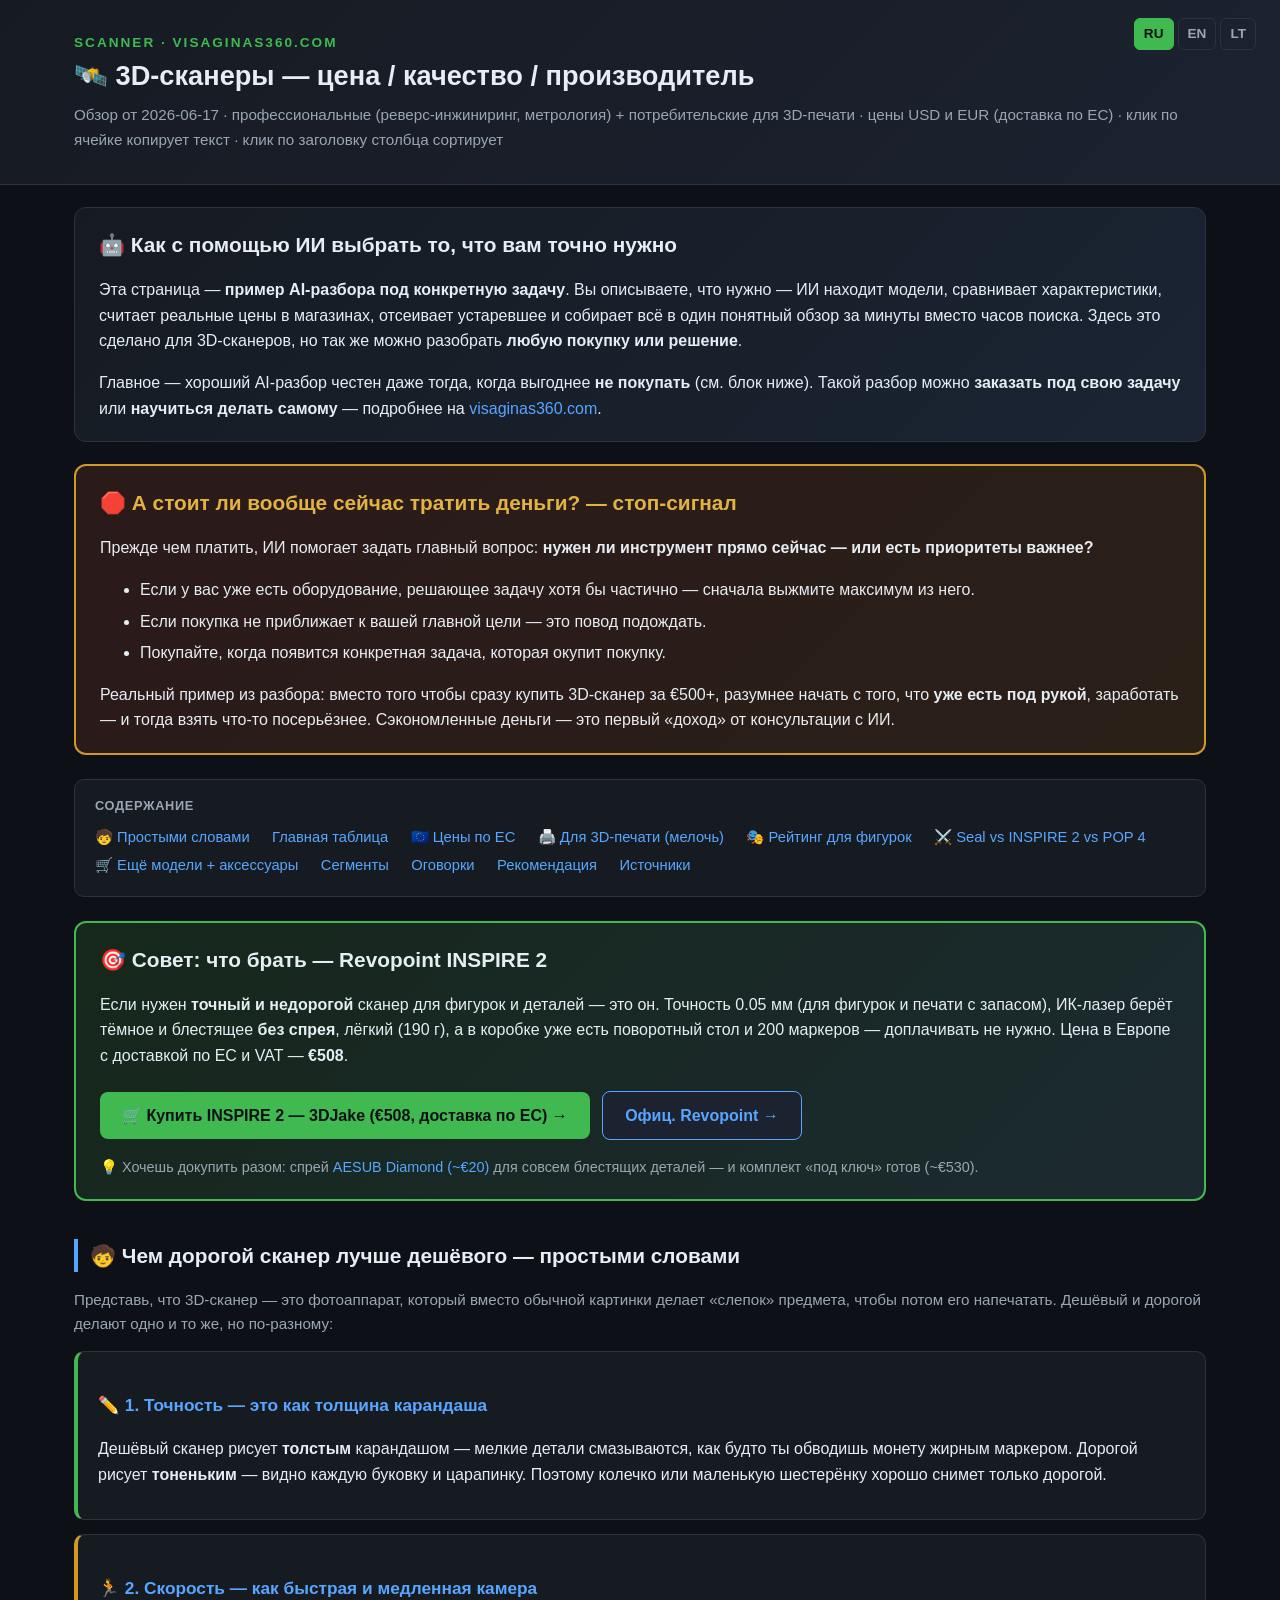
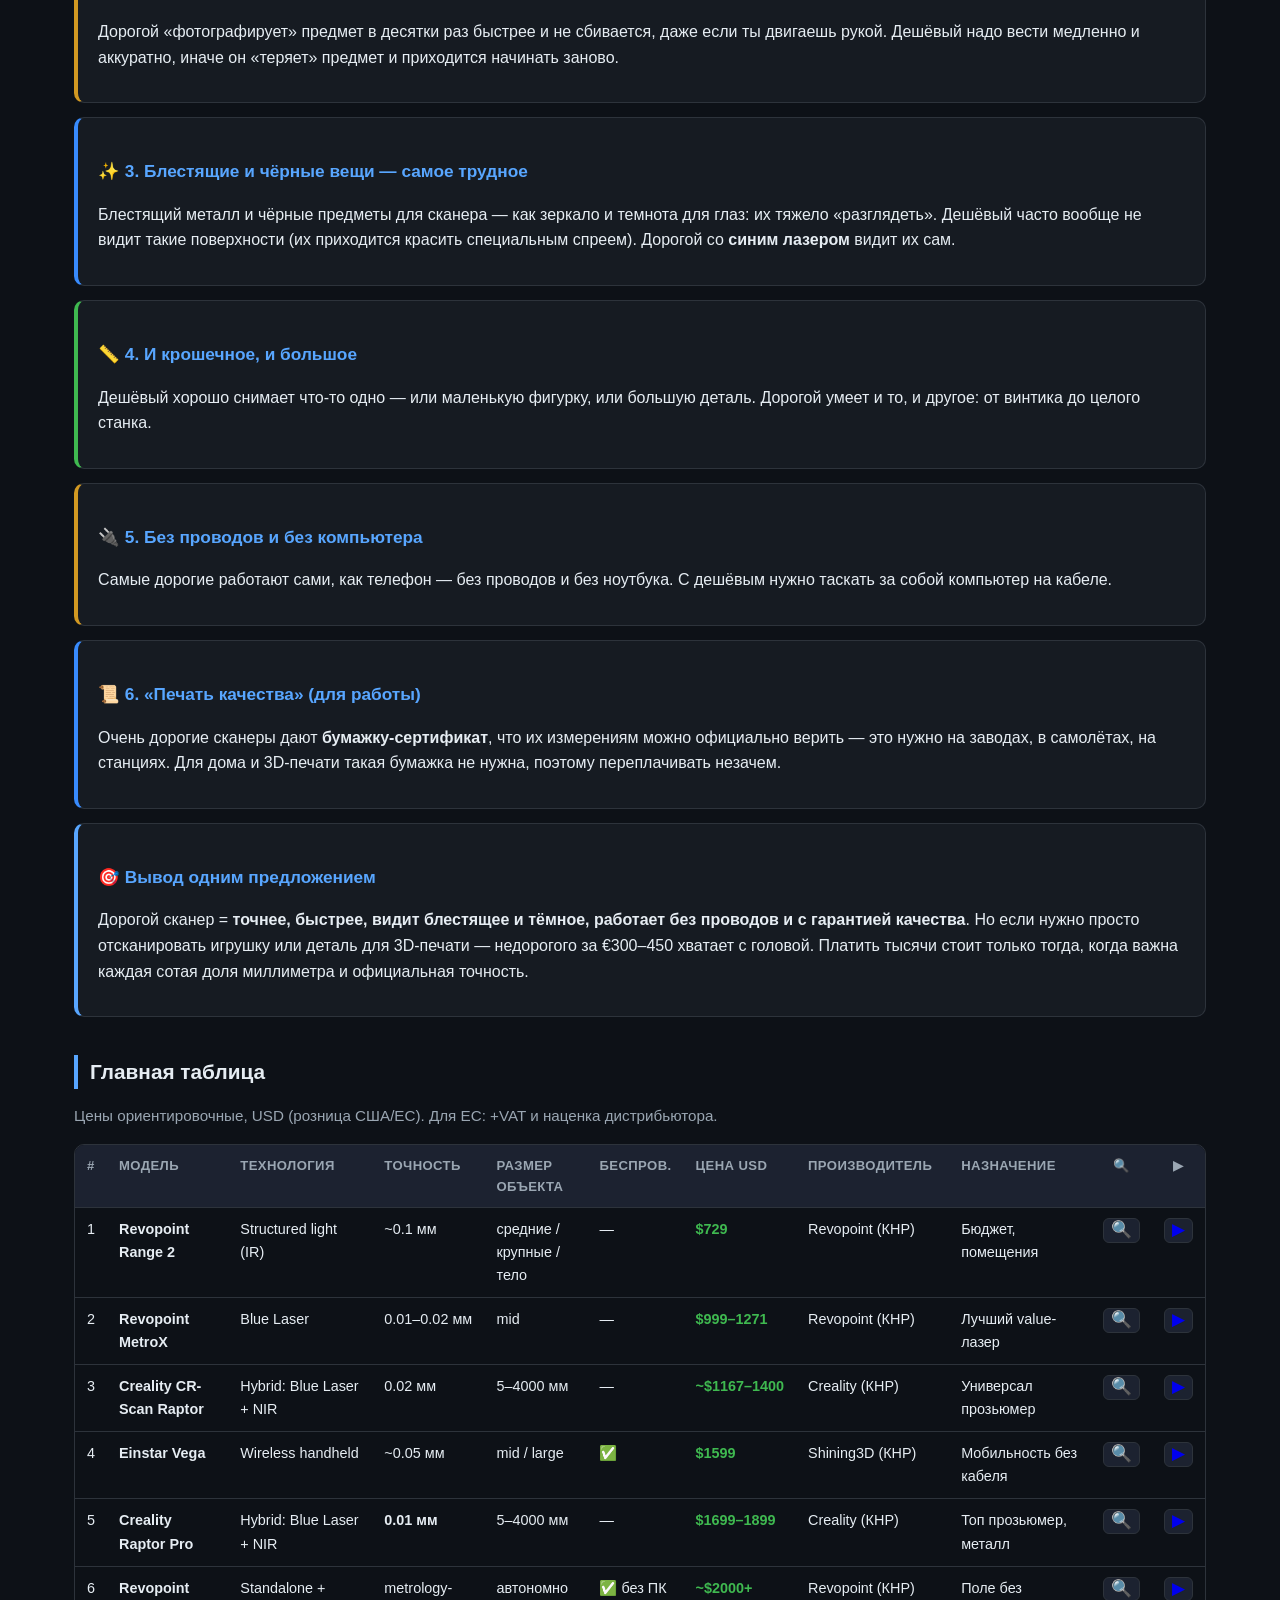
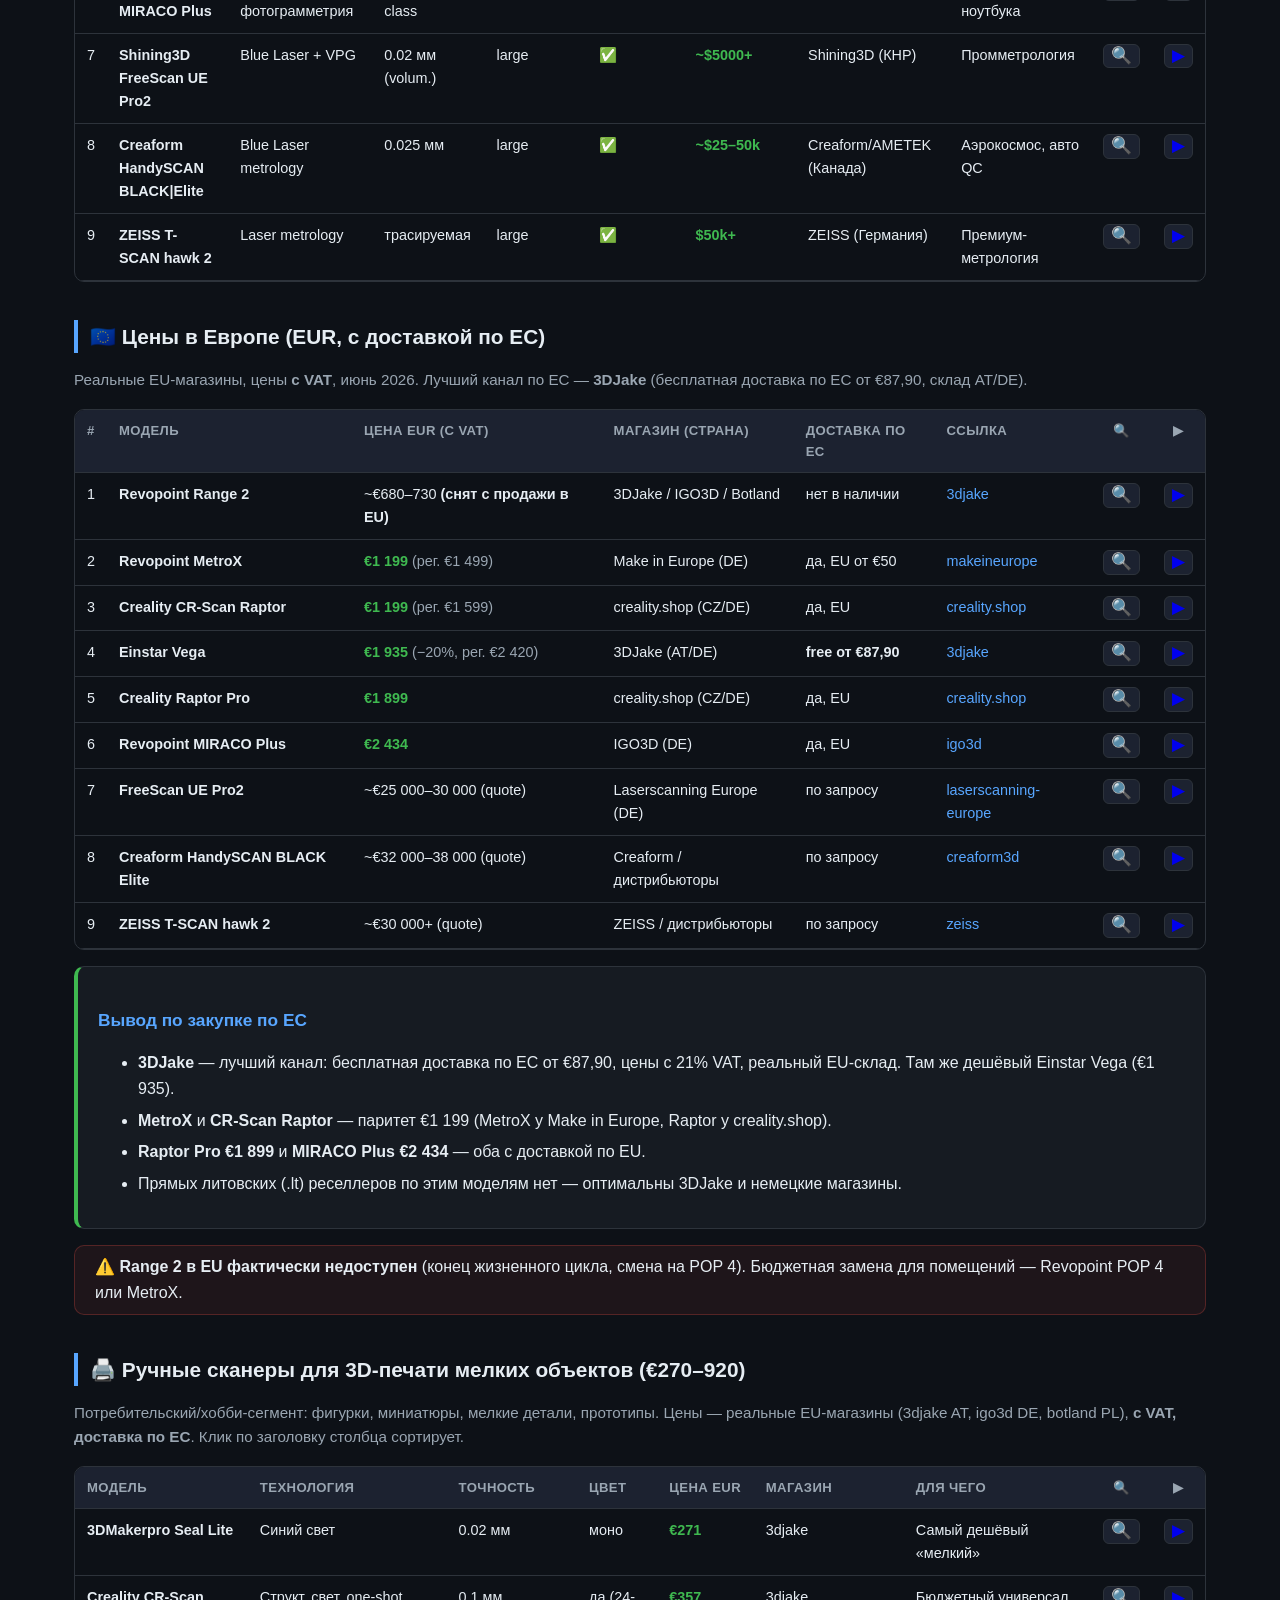
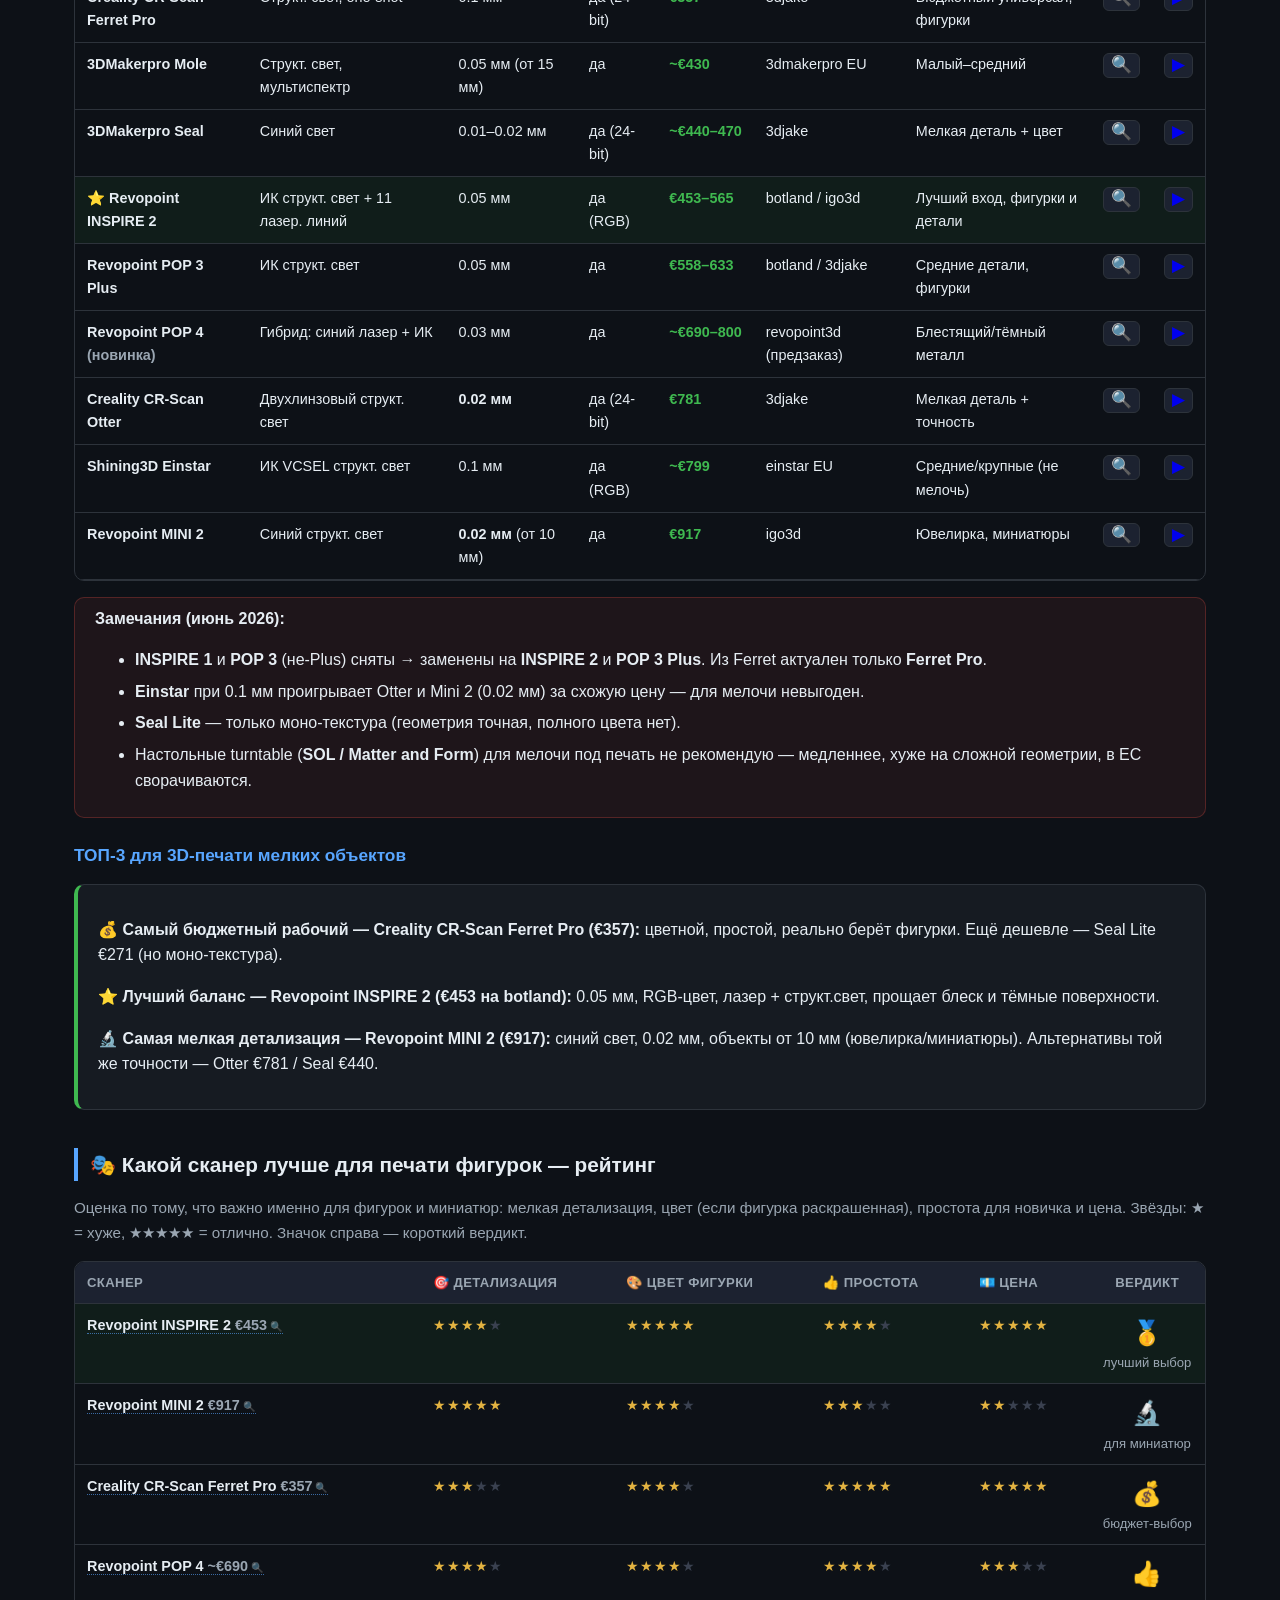
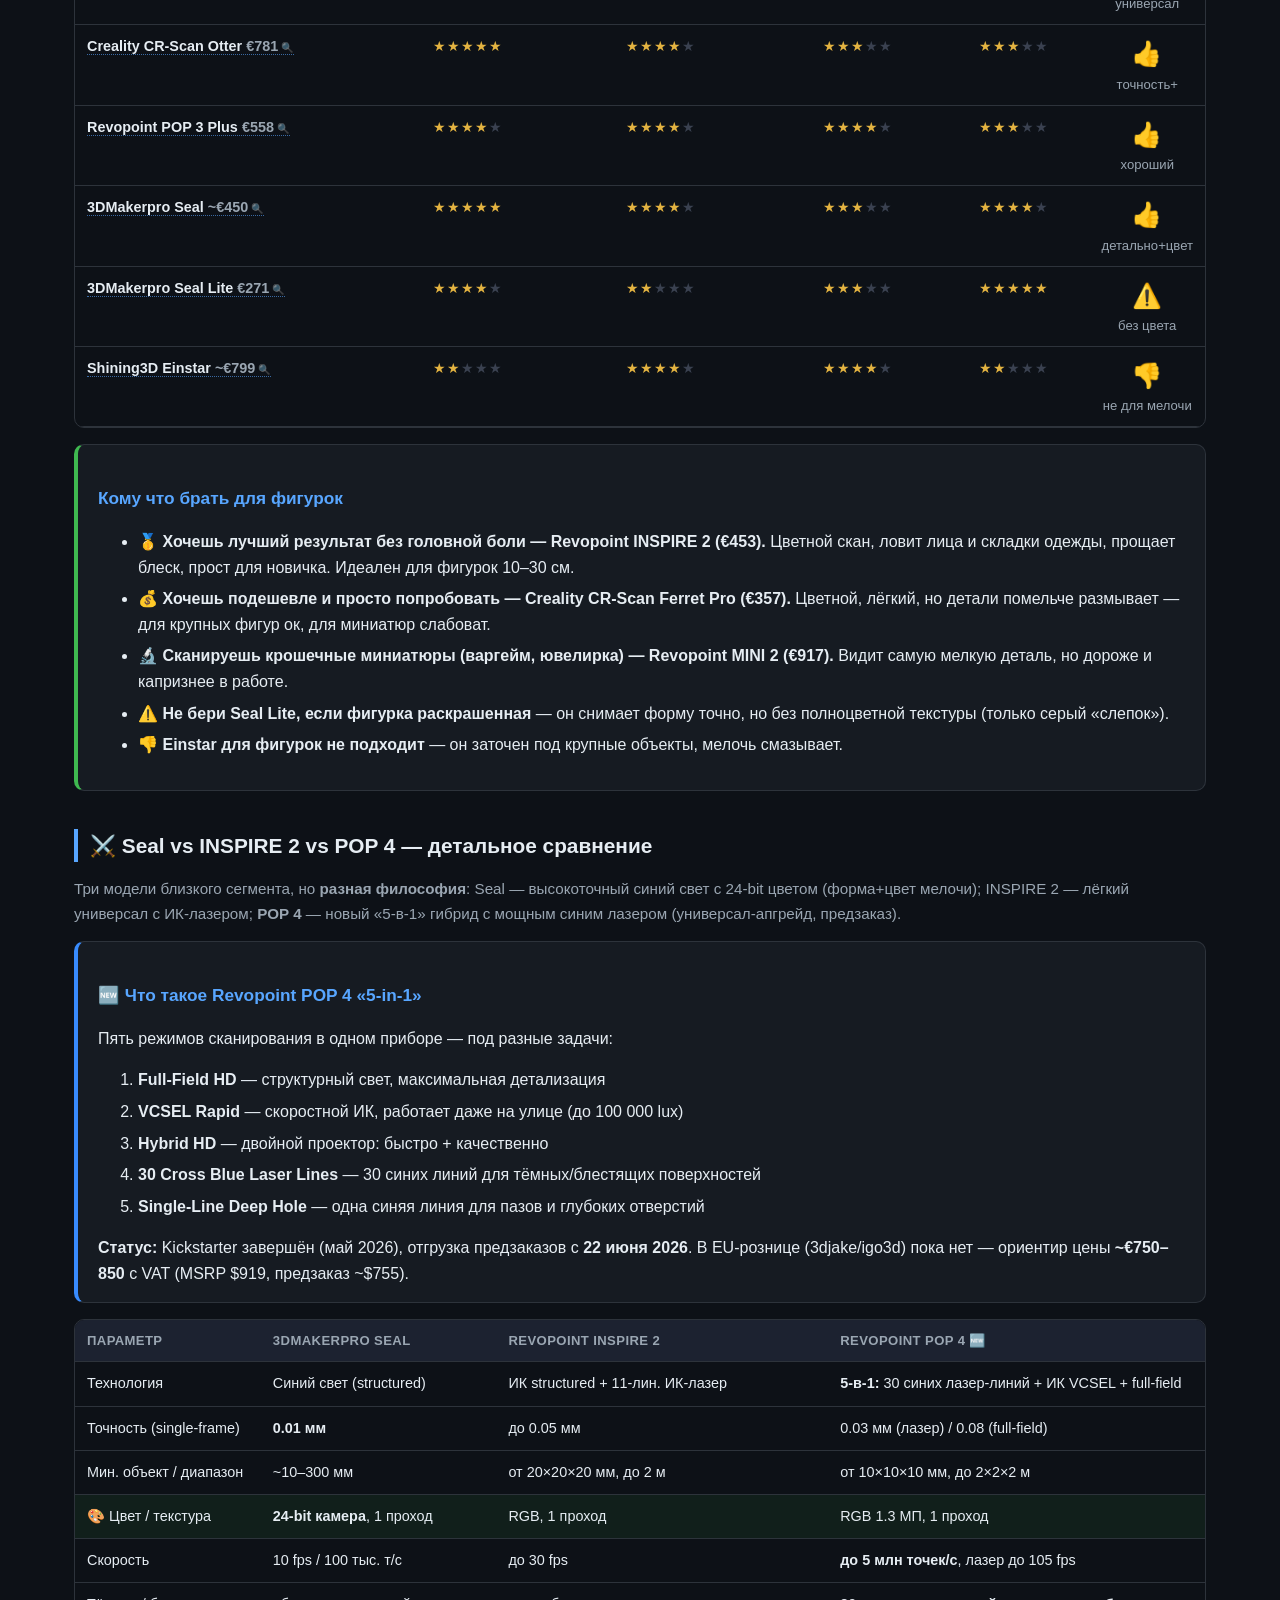
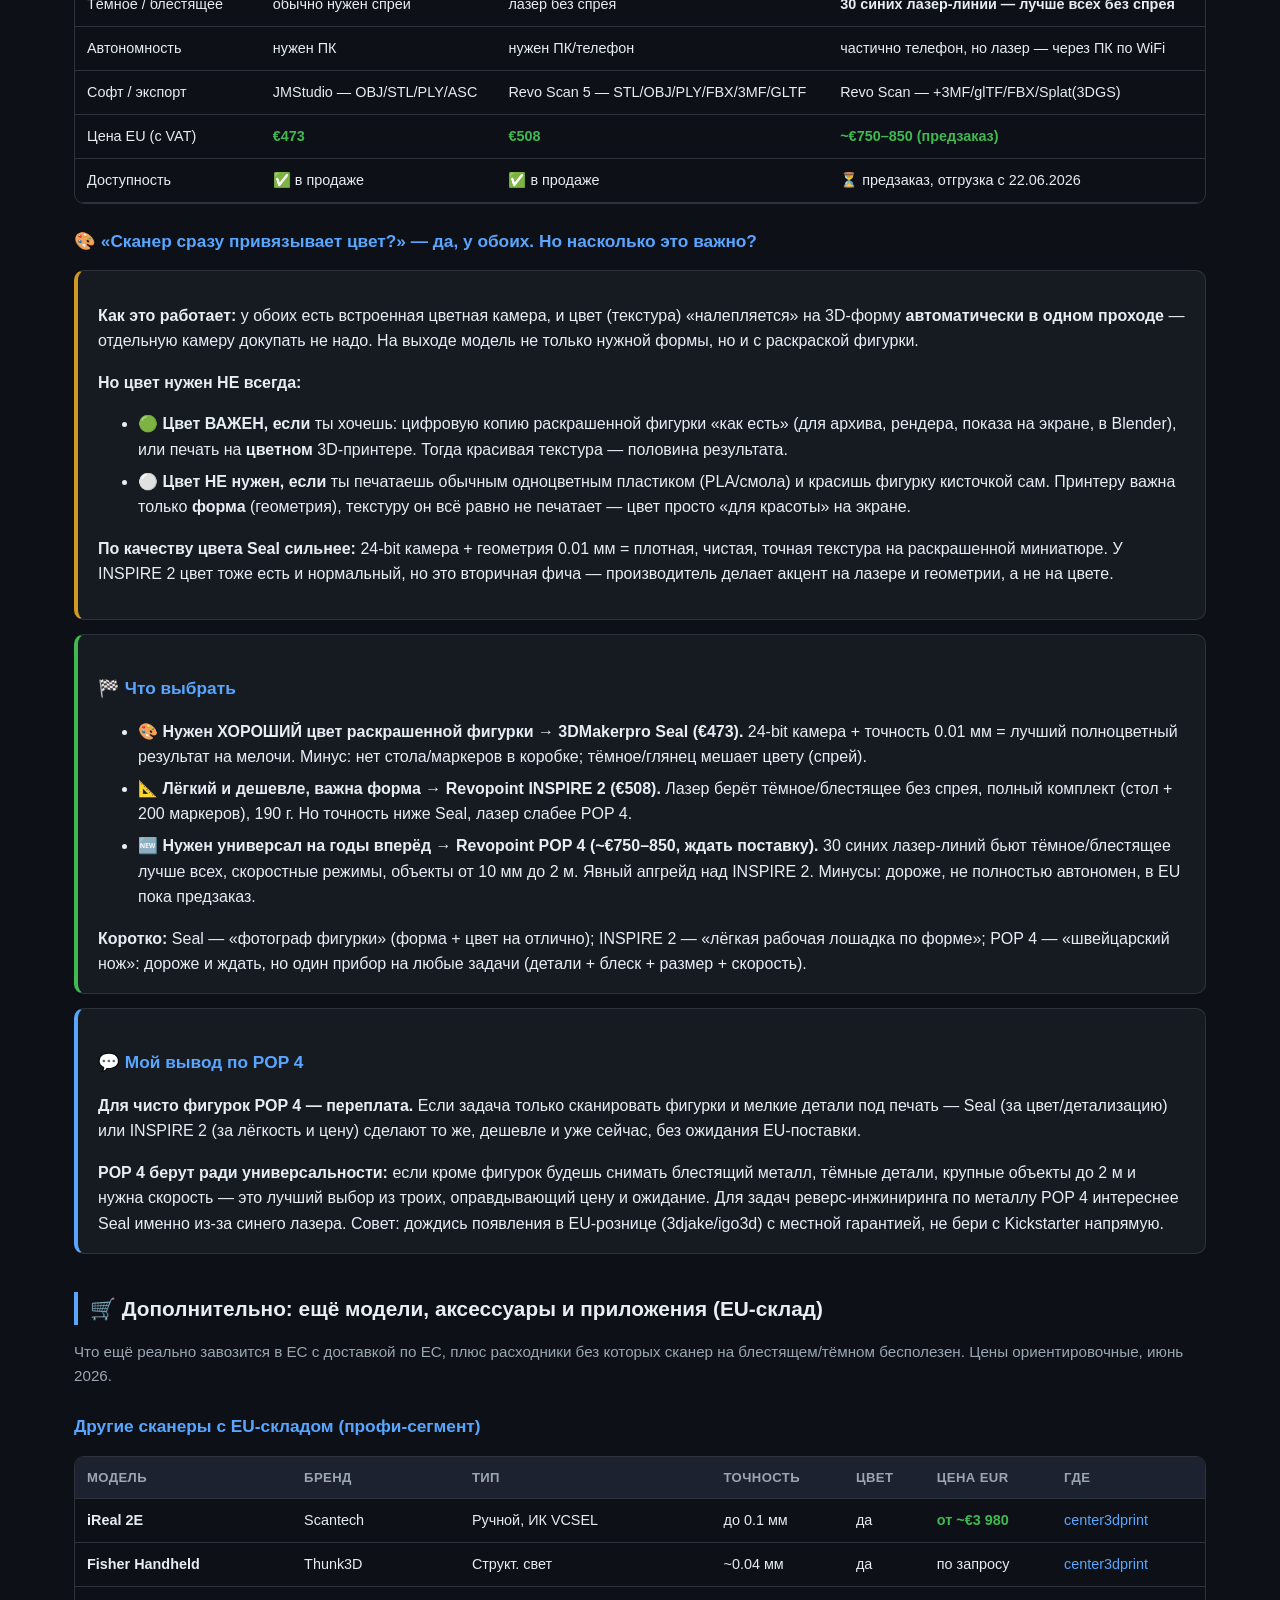
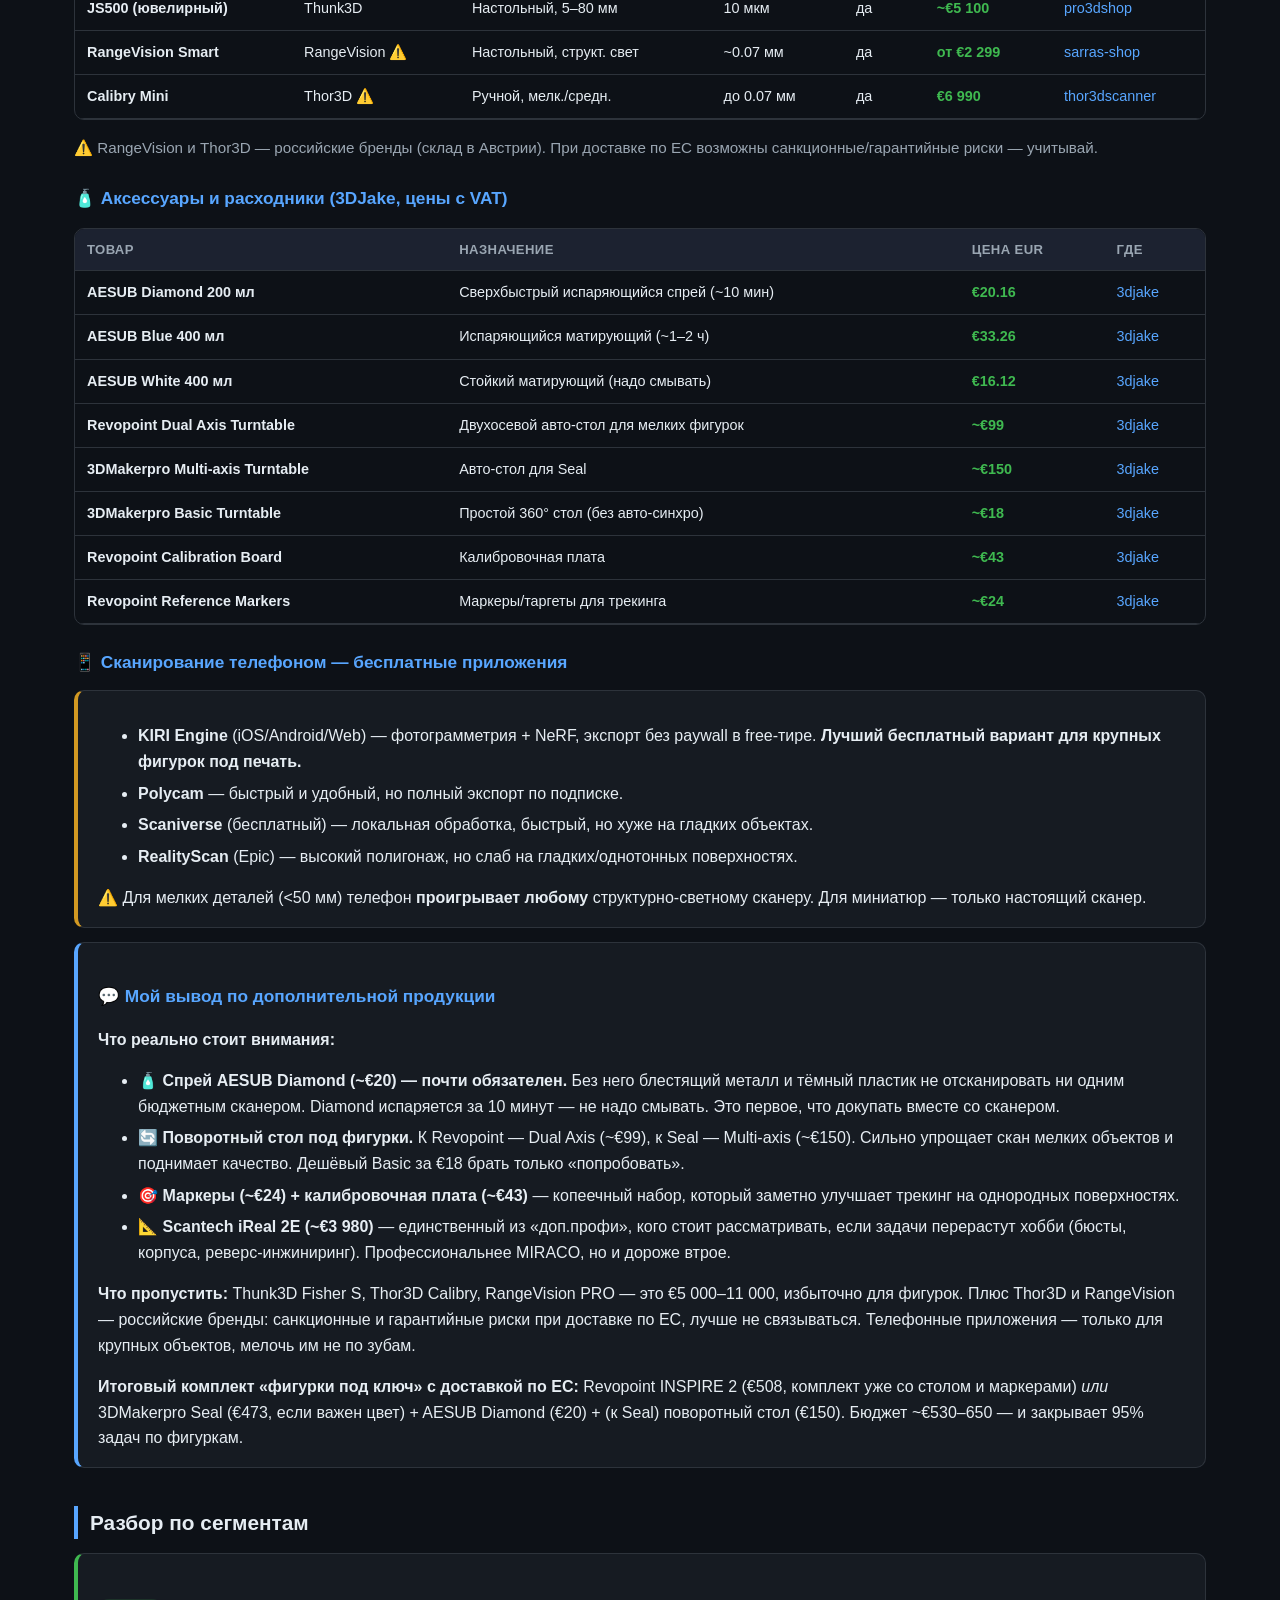
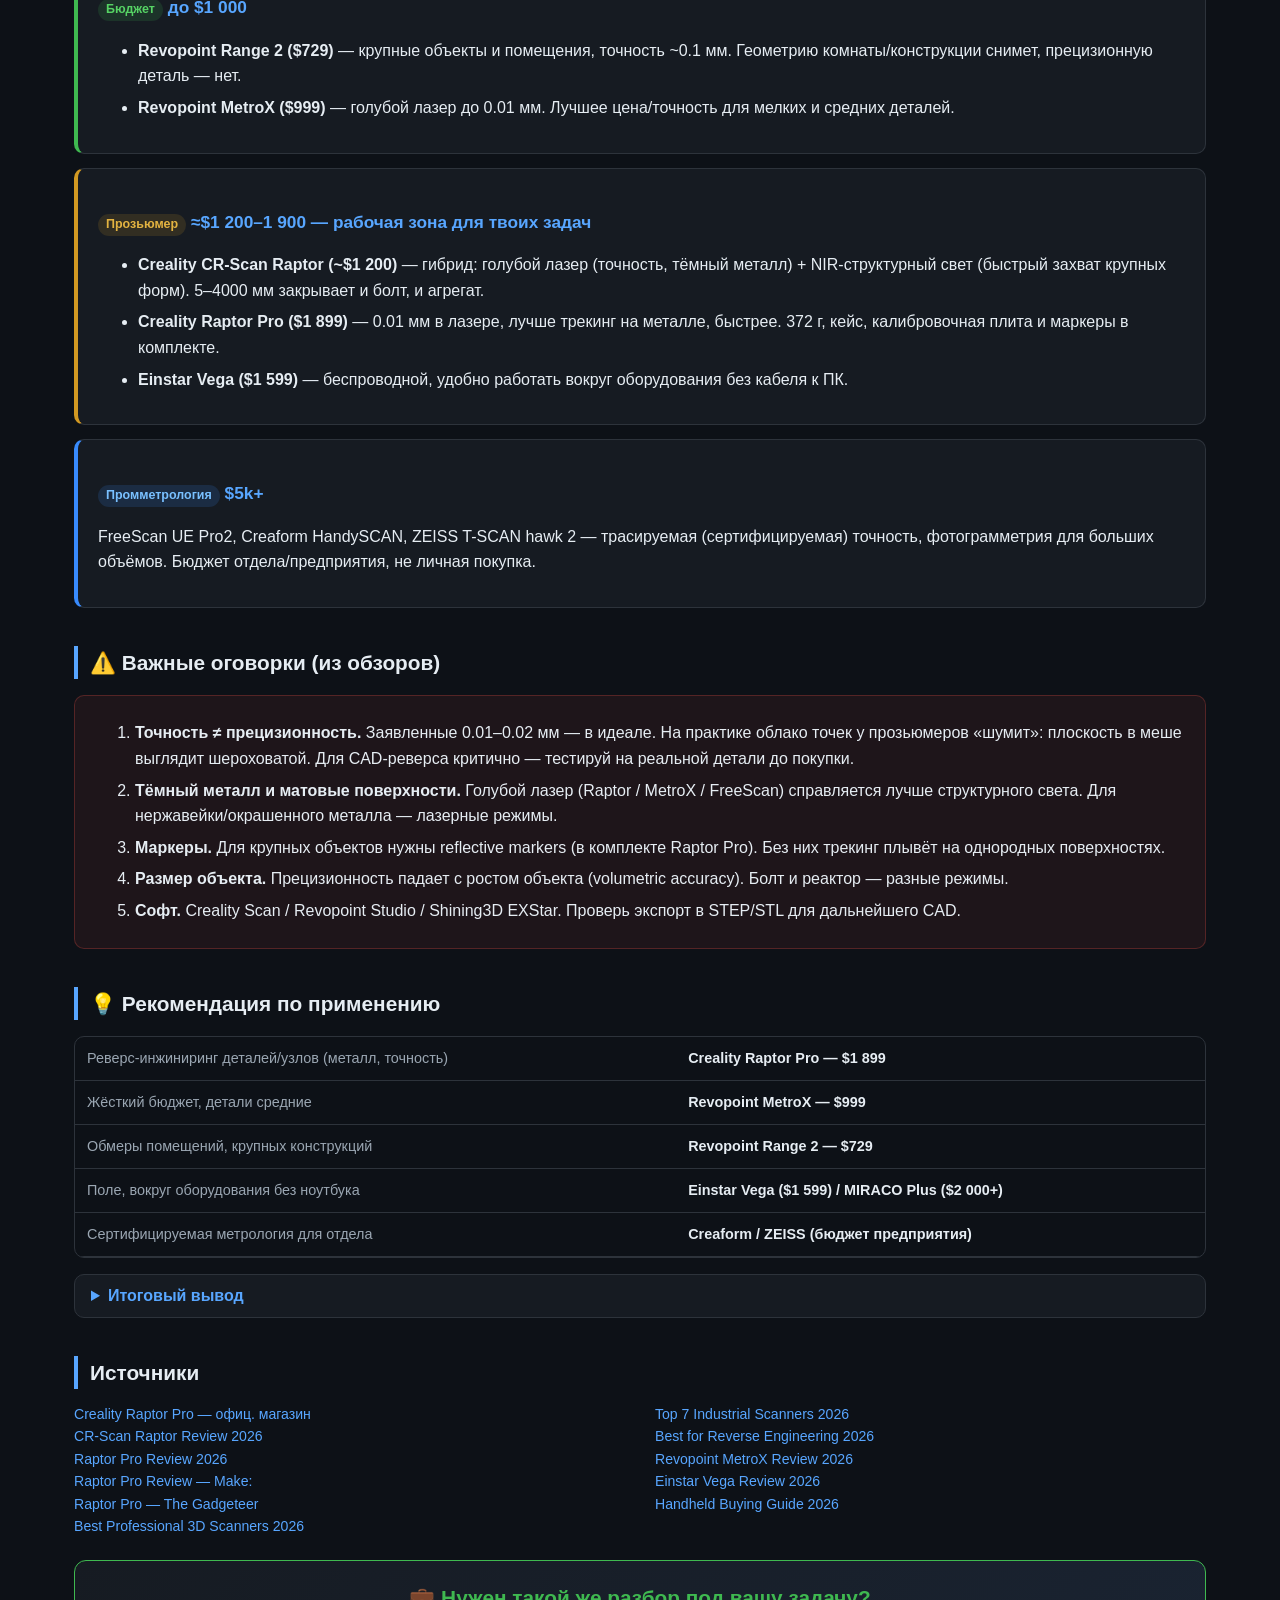
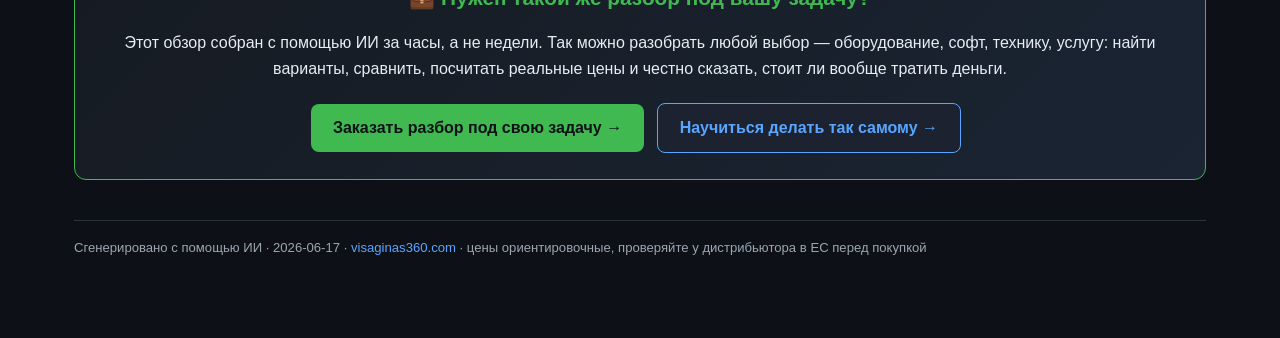
==== public/index.html @ 53a24d16 "Scanner guide trilingual (RU/EN/LT) for CF Pages Co-Authored-By: Claude Fable 5 <noreply@anthropic.c" ====
<!DOCTYPE html>
<html lang="ru">
<head>
<meta charset="UTF-8">
<meta name="viewport" content="width=device-width, initial-scale=1.0">
<title>3D-сканеры — цена / качество / производитель (2026)</title>
<style>
  :root{
    --bg:#0d1117; --panel:#161b22; --panel2:#1c2230; --border:#2d333b;
    --txt:#e6edf3; --muted:#9aa6b2; --accent:#58a6ff; --accent2:#3fb950;
    --amber:#d29922; --blue:#388bfd; --red:#f85149;
  }
  *{box-sizing:border-box}
  body{margin:0;background:var(--bg);color:var(--txt);
    font-family:-apple-system,Segoe UI,Roboto,Helvetica,Arial,sans-serif;
    line-height:1.6;padding:0 0 80px}
  header{background:linear-gradient(135deg,#161b22,#1c2230);
    border-bottom:1px solid var(--border);padding:32px 24px;position:relative}
  h1{margin:0 0 6px;font-size:1.7rem}
  .sub{color:var(--muted);font-size:.95rem}
  .wrap{max-width:1180px;margin:0 auto;padding:0 24px}
  h2{margin:38px 0 14px;font-size:1.3rem;border-left:4px solid var(--accent);padding-left:12px}
  h3{margin:24px 0 10px;font-size:1.08rem;color:var(--accent)}
  /* TOC */
  nav.toc{background:var(--panel);border:1px solid var(--border);border-radius:10px;
    padding:16px 20px;margin:24px 0}
  nav.toc strong{display:block;margin-bottom:8px;color:var(--muted);font-size:.8rem;
    text-transform:uppercase;letter-spacing:.05em}
  nav.toc a{color:var(--accent);text-decoration:none;margin-right:18px;font-size:.92rem;
    display:inline-block;padding:2px 0}
  nav.toc a:hover{text-decoration:underline}
  /* table */
  .tablewrap{overflow-x:auto;border:1px solid var(--border);border-radius:10px;margin:16px 0}
  table{border-collapse:collapse;width:100%;font-size:.9rem;min-width:760px}
  th,td{padding:10px 12px;text-align:left;border-bottom:1px solid var(--border);vertical-align:top}
  th{background:var(--panel2);position:sticky;top:0;cursor:pointer;user-select:none;
    font-size:.82rem;text-transform:uppercase;letter-spacing:.03em;color:var(--muted)}
  th:hover{color:var(--txt)}
  tbody tr:hover{background:#1a2030}
  td.model{font-weight:600;color:var(--txt)}
  a.srch{display:inline-block;text-decoration:none;font-size:1.05rem;line-height:1;
    padding:3px 7px;border-radius:6px;border:1px solid var(--border);background:var(--panel2)}
  a.srch:hover{border-color:var(--accent);background:#23314a}
  th.srchcol{text-align:center;width:42px}
  td.srchcol{text-align:center}
  td.model a{color:inherit;text-decoration:none;border-bottom:1px dotted rgba(88,166,255,.6)}
  td.model a:hover{border-bottom:1px solid var(--accent)}
  td.model a::after{content:" 🔍";font-size:.7em;opacity:.6}
  .stars{color:#e3b341;letter-spacing:1px;white-space:nowrap}
  .stars .off{color:#3a4150}
  td.badge{font-size:1.5rem;text-align:center;white-space:nowrap}
  .verdict{font-size:.82rem;color:var(--muted);display:block}
  .price{font-weight:700;color:var(--accent2);white-space:nowrap}
  .pill{display:inline-block;padding:1px 8px;border-radius:20px;font-size:.78rem;font-weight:600}
  .seg-green{background:rgba(63,185,80,.15);color:#56d364}
  .seg-amber{background:rgba(210,153,34,.15);color:#e3b341}
  .seg-blue{background:rgba(56,139,253,.15);color:#79c0ff}
  /* cards */
  .card{background:var(--panel);border:1px solid var(--border);border-radius:10px;
    padding:16px 20px;margin:14px 0}
  .card.green{border-left:4px solid var(--accent2)}
  .card.amber{border-left:4px solid var(--amber)}
  .card.blue{border-left:4px solid var(--blue)}
  ol li,ul li{margin:6px 0}
  .warn{background:rgba(248,81,73,.07);border:1px solid rgba(248,81,73,.25);
    border-radius:10px;padding:8px 20px;margin:16px 0}
  .rec td:first-child{color:var(--muted)}
  .rec td:last-child{font-weight:600}
  a.src{color:var(--accent);text-decoration:none}
  a.src:hover{text-decoration:underline}
  .srcs{columns:2;column-gap:30px;font-size:.88rem}
  @media(max-width:680px){.srcs{columns:1}}
  footer{color:var(--muted);font-size:.82rem;margin-top:40px;border-top:1px solid var(--border);padding-top:16px}
  .copyhint{position:fixed;bottom:20px;left:50%;transform:translateX(-50%);
    background:var(--accent);color:#0d1117;padding:8px 18px;border-radius:8px;font-weight:600;
    opacity:0;transition:opacity .25s;pointer-events:none;z-index:99}
  .copyhint.show{opacity:1}
  .buybtn{display:inline-block;background:var(--accent2);color:#0d1117;font-weight:700;
    text-decoration:none;padding:11px 22px;border-radius:8px;margin:6px 8px 6px 0;font-size:1rem}
  .buybtn:hover{background:#56d364}
  .buybtn.alt{background:var(--panel2);color:var(--accent);border:1px solid var(--accent)}
  .pick{background:linear-gradient(135deg,#16271b,#1c2a30);border:2px solid var(--accent2);
    border-radius:12px;padding:20px 24px;margin:22px 0}
  .pick h2{border:0;margin:0 0 8px;padding:0}
  details{background:var(--panel);border:1px solid var(--border);border-radius:10px;padding:8px 16px;margin:10px 0}
  summary{cursor:pointer;font-weight:600;color:var(--accent)}
  .brand{font-weight:800;letter-spacing:2px;color:var(--accent2);font-size:.85rem;text-transform:uppercase}
  .langbar{position:absolute;top:18px;right:24px}
  .langbar a{display:inline-block;color:var(--muted);text-decoration:none;font-weight:700;font-size:.85rem;
    padding:4px 9px;border-radius:6px;margin-left:4px;border:1px solid var(--border)}
  .langbar a.active{background:var(--accent2);color:#0d1117;border-color:var(--accent2)}
  .langbar a:hover{color:var(--txt)}
  .intro{background:linear-gradient(135deg,#161b22,#1a2433);border:1px solid var(--border);border-radius:12px;padding:20px 24px;margin:22px 0}
  .intro h2{border:0;margin:0 0 8px;padding:0}
  .stop{background:linear-gradient(135deg,#2a1a1a,#2a2018);border:2px solid #d29922;border-radius:12px;padding:20px 24px;margin:22px 0}
  .stop h2{border:0;margin:0 0 8px;padding:0;color:#e3b341}
</style>
</head>
<body>
<header style="position:relative"><div class="wrap">
  <div class="langbar"><a href="index.html" class="active">RU</a><a href="en.html">EN</a><a href="lt.html">LT</a></div>
  <div class="brand">SCANNER · visaginas360.com</div>
  <h1>🛰️ 3D-сканеры — цена / качество / производитель</h1>
  <div class="sub">Обзор от 2026-06-17 · профессиональные (реверс-инжиниринг, метрология) + потребительские для 3D-печати · цены USD и EUR (доставка по ЕС) · клик по ячейке копирует текст · клик по заголовку столбца сортирует</div>
</div></header>

<div class="wrap">

<div class="intro">
  <h2>🤖 Как с помощью ИИ выбрать то, что вам точно нужно</h2>
  <p>Эта страница — <b>пример AI-разбора под конкретную задачу</b>. Вы описываете, что нужно — ИИ находит модели, сравнивает характеристики, считает реальные цены в магазинах, отсеивает устаревшее и собирает всё в один понятный обзор за минуты вместо часов поиска. Здесь это сделано для 3D-сканеров, но так же можно разобрать <b>любую покупку или решение</b>.</p>
  <p style="margin-bottom:0">Главное — хороший AI-разбор честен даже тогда, когда выгоднее <b>не покупать</b> (см. блок ниже). Такой разбор можно <b>заказать под свою задачу</b> или <b>научиться делать самому</b> — подробнее на <a class="src" href="https://visaginas360.com" target="_blank" rel="noopener">visaginas360.com</a>.</p>
</div>

<div class="stop">
  <h2>🛑 А стоит ли вообще сейчас тратить деньги? — стоп-сигнал</h2>
  <p>Прежде чем платить, ИИ помогает задать главный вопрос: <b>нужен ли инструмент прямо сейчас — или есть приоритеты важнее?</b></p>
  <ul>
    <li>Если у вас уже есть оборудование, решающее задачу хотя бы частично — сначала выжмите максимум из него.</li>
    <li>Если покупка не приближает к вашей главной цели — это повод подождать.</li>
    <li>Покупайте, когда появится конкретная задача, которая окупит покупку.</li>
  </ul>
  <p style="margin-bottom:0">Реальный пример из разбора: вместо того чтобы сразу купить 3D-сканер за €500+, разумнее начать с того, что <b>уже есть под рукой</b>, заработать — и тогда взять что-то посерьёзнее. Сэкономленные деньги — это первый «доход» от консультации с ИИ.</p>
</div>

<nav class="toc">
  <strong>Содержание</strong>
  <a href="#kids">🧒 Простыми словами</a>
  <a href="#main">Главная таблица</a>
  <a href="#eu">🇪🇺 Цены по ЕС</a>
  <a href="#print">🖨️ Для 3D-печати (мелочь)</a>
  <a href="#figures">🎭 Рейтинг для фигурок</a>
  <a href="#duel">⚔️ Seal vs INSPIRE 2 vs POP 4</a>
  <a href="#extra">🛒 Ещё модели + аксессуары</a>
  <a href="#segments">Сегменты</a>
  <a href="#warn">Оговорки</a>
  <a href="#rec">Рекомендация</a>
  <a href="#src">Источники</a>
</nav>

<div class="pick">
  <h2>🎯 Совет: что брать — Revopoint INSPIRE 2</h2>
  <p>Если нужен <b>точный и недорогой</b> сканер для фигурок и деталей — это он. Точность 0.05 мм (для фигурок и печати с запасом), ИК-лазер берёт тёмное и блестящее <b>без спрея</b>, лёгкий (190 г), а в коробке уже есть поворотный стол и 200 маркеров — доплачивать не нужно. Цена в Европе с доставкой по ЕС и VAT — <b>€508</b>.</p>
  <p style="margin:14px 0 4px">
    <a class="buybtn" href="https://www.3djake.com/revopoint/inspire-2" target="_blank" rel="noopener">🛒 Купить INSPIRE 2 — 3DJake (€508, доставка по ЕС) →</a>
    <a class="buybtn alt" href="https://www.revopoint3d.com/products/infrared-laser-3d-scanner-inspire2" target="_blank" rel="noopener">Офиц. Revopoint →</a>
  </p>
  <p style="margin:10px 0 0;color:var(--muted);font-size:.9rem">💡 Хочешь докупить разом: спрей <a class="src" href="https://www.3djake.com/aesub" target="_blank" rel="noopener">AESUB Diamond (~€20)</a> для совсем блестящих деталей — и комплект «под ключ» готов (~€530).</p>
</div>

<h2 id="kids">🧒 Чем дорогой сканер лучше дешёвого — простыми словами</h2>
<p class="sub">Представь, что 3D-сканер — это фотоаппарат, который вместо обычной картинки делает «слепок» предмета, чтобы потом его напечатать. Дешёвый и дорогой делают одно и то же, но по-разному:</p>

<div class="card green">
  <h3>✏️ 1. Точность — это как толщина карандаша</h3>
  <p>Дешёвый сканер рисует <b>толстым</b> карандашом — мелкие детали смазываются, как будто ты обводишь монету жирным маркером. Дорогой рисует <b>тоненьким</b> — видно каждую буковку и царапинку. Поэтому колечко или маленькую шестерёнку хорошо снимет только дорогой.</p>
</div>

<div class="card amber">
  <h3>🏃 2. Скорость — как быстрая и медленная камера</h3>
  <p>Дорогой «фотографирует» предмет в десятки раз быстрее и не сбивается, даже если ты двигаешь рукой. Дешёвый надо вести медленно и аккуратно, иначе он «теряет» предмет и приходится начинать заново.</p>
</div>

<div class="card blue">
  <h3>✨ 3. Блестящие и чёрные вещи — самое трудное</h3>
  <p>Блестящий металл и чёрные предметы для сканера — как зеркало и темнота для глаз: их тяжело «разглядеть». Дешёвый часто вообще не видит такие поверхности (их приходится красить специальным спреем). Дорогой со <b>синим лазером</b> видит их сам.</p>
</div>

<div class="card green">
  <h3>📏 4. И крошечное, и большое</h3>
  <p>Дешёвый хорошо снимает что-то одно — или маленькую фигурку, или большую деталь. Дорогой умеет и то, и другое: от винтика до целого станка.</p>
</div>

<div class="card amber">
  <h3>🔌 5. Без проводов и без компьютера</h3>
  <p>Самые дорогие работают сами, как телефон — без проводов и без ноутбука. С дешёвым нужно таскать за собой компьютер на кабеле.</p>
</div>

<div class="card blue">
  <h3>📜 6. «Печать качества» (для работы)</h3>
  <p>Очень дорогие сканеры дают <b>бумажку-сертификат</b>, что их измерениям можно официально верить — это нужно на заводах, в самолётах, на станциях. Для дома и 3D-печати такая бумажка не нужна, поэтому переплачивать незачем.</p>
</div>

<div class="card" style="border-left:4px solid var(--accent)">
  <h3>🎯 Вывод одним предложением</h3>
  <p>Дорогой сканер = <b>точнее, быстрее, видит блестящее и тёмное, работает без проводов и с гарантией качества</b>. Но если нужно просто отсканировать игрушку или деталь для 3D-печати — недорогого за €300–450 хватает с головой. Платить тысячи стоит только тогда, когда важна каждая сотая доля миллиметра и официальная точность.</p>
</div>

<h2 id="main">Главная таблица</h2>
<p class="sub">Цены ориентировочные, USD (розница США/ЕС). Для ЕС: +VAT и наценка дистрибьютора.</p>
<div class="tablewrap">
<table id="t">
<thead><tr>
  <th>#</th><th>Модель</th><th>Технология</th><th>Точность</th>
  <th>Размер объекта</th><th>Беспров.</th><th>Цена USD</th><th>Производитель</th><th>Назначение</th>
</tr></thead>
<tbody>
<tr><td>1</td><td class="model">Revopoint Range 2</td><td>Structured light (IR)</td><td>~0.1 мм</td><td>средние / крупные / тело</td><td>—</td><td class="price">$729</td><td>Revopoint (КНР)</td><td>Бюджет, помещения</td></tr>
<tr><td>2</td><td class="model">Revopoint MetroX</td><td>Blue Laser</td><td>0.01–0.02 мм</td><td>mid</td><td>—</td><td class="price">$999–1271</td><td>Revopoint (КНР)</td><td>Лучший value-лазер</td></tr>
<tr><td>3</td><td class="model">Creality CR-Scan Raptor</td><td>Hybrid: Blue Laser + NIR</td><td>0.02 мм</td><td>5–4000 мм</td><td>—</td><td class="price">~$1167–1400</td><td>Creality (КНР)</td><td>Универсал прозьюмер</td></tr>
<tr><td>4</td><td class="model">Einstar Vega</td><td>Wireless handheld</td><td>~0.05 мм</td><td>mid / large</td><td>✅</td><td class="price">$1599</td><td>Shining3D (КНР)</td><td>Мобильность без кабеля</td></tr>
<tr><td>5</td><td class="model">Creality Raptor Pro</td><td>Hybrid: Blue Laser + NIR</td><td><b>0.01 мм</b></td><td>5–4000 мм</td><td>—</td><td class="price">$1699–1899</td><td>Creality (КНР)</td><td>Топ прозьюмер, металл</td></tr>
<tr><td>6</td><td class="model">Revopoint MIRACO Plus</td><td>Standalone + фотограмметрия</td><td>metrology-class</td><td>автономно</td><td>✅ без ПК</td><td class="price">~$2000+</td><td>Revopoint (КНР)</td><td>Поле без ноутбука</td></tr>
<tr><td>7</td><td class="model">Shining3D FreeScan UE Pro2</td><td>Blue Laser + VPG</td><td>0.02 мм (volum.)</td><td>large</td><td>✅</td><td class="price">~$5000+</td><td>Shining3D (КНР)</td><td>Промметрология</td></tr>
<tr><td>8</td><td class="model">Creaform HandySCAN BLACK|Elite</td><td>Blue Laser metrology</td><td>0.025 мм</td><td>large</td><td>✅</td><td class="price">~$25–50k</td><td>Creaform/AMETEK (Канада)</td><td>Аэрокосмос, авто QC</td></tr>
<tr><td>9</td><td class="model">ZEISS T-SCAN hawk 2</td><td>Laser metrology</td><td>трасируемая</td><td>large</td><td>✅</td><td class="price">$50k+</td><td>ZEISS (Германия)</td><td>Премиум-метрология</td></tr>
</tbody>
</table>
</div>

<h2 id="eu">🇪🇺 Цены в Европе (EUR, с доставкой по ЕС)</h2>
<p class="sub">Реальные EU-магазины, цены <b>с VAT</b>, июнь 2026. Лучший канал по ЕС — <b>3DJake</b> (бесплатная доставка по ЕС от €87,90, склад AT/DE).</p>
<div class="tablewrap">
<table id="t2">
<thead><tr>
  <th>#</th><th>Модель</th><th>Цена EUR (с VAT)</th><th>Магазин (страна)</th><th>Доставка по ЕС</th><th>Ссылка</th>
</tr></thead>
<tbody>
<tr><td>1</td><td class="model">Revopoint Range 2</td><td>~€680–730 <b>(снят с продажи в EU)</b></td><td>3DJake / IGO3D / Botland</td><td>нет в наличии</td><td><a class="src" href="https://www.3djake.com/revopoint/range-2">3djake</a></td></tr>
<tr><td>2</td><td class="model">Revopoint MetroX</td><td class="price">€1 199 <span style="color:var(--muted);font-weight:400">(рег. €1 499)</span></td><td>Make in Europe (DE)</td><td>да, EU от €50</td><td><a class="src" href="https://www.makeineurope.de/en/products/revopoint-metrox-3d-scanner-advanced-edition">makeineurope</a></td></tr>
<tr><td>3</td><td class="model">Creality CR-Scan Raptor</td><td class="price">€1 199 <span style="color:var(--muted);font-weight:400">(рег. €1 599)</span></td><td>creality.shop (CZ/DE)</td><td>да, EU</td><td><a class="src" href="https://www.creality.shop/products/creality-cr-scan-raptor-3d-scanner">creality.shop</a></td></tr>
<tr><td>4</td><td class="model">Einstar Vega</td><td class="price">€1 935 <span style="color:var(--muted);font-weight:400">(−20%, рег. €2 420)</span></td><td>3DJake (AT/DE)</td><td><b>free от €87,90</b></td><td><a class="src" href="https://www.3djake.com/shining-3d/einstar-vega">3djake</a></td></tr>
<tr><td>5</td><td class="model">Creality Raptor Pro</td><td class="price">€1 899</td><td>creality.shop (CZ/DE)</td><td>да, EU</td><td><a class="src" href="https://www.creality.shop/products/creality-raptor-pro-3d-scanner">creality.shop</a></td></tr>
<tr><td>6</td><td class="model">Revopoint MIRACO Plus</td><td class="price">€2 434</td><td>IGO3D (DE)</td><td>да, EU</td><td><a class="src" href="https://www.igo3d.com/revopoint-3d-scanner-en">igo3d</a></td></tr>
<tr><td>7</td><td class="model">FreeScan UE Pro2</td><td>~€25 000–30 000 (quote)</td><td>Laserscanning Europe (DE)</td><td>по запросу</td><td><a class="src" href="https://www.laserscanning-europe.com/en/handheld-3d-scanners/shining-3d-freescan-ue-pro2">laserscanning-europe</a></td></tr>
<tr><td>8</td><td class="model">Creaform HandySCAN BLACK Elite</td><td>~€32 000–38 000 (quote)</td><td>Creaform / дистрибьюторы</td><td>по запросу</td><td><a class="src" href="https://www.creaform3d.com/en/products/portable-3d-scanners/handyscan-3d-pro-series">creaform3d</a></td></tr>
<tr><td>9</td><td class="model">ZEISS T-SCAN hawk 2</td><td>~€30 000+ (quote)</td><td>ZEISS / дистрибьюторы</td><td>по запросу</td><td><a class="src" href="https://www.zeiss.com/metrology/en/about-us/newsroom/2023/t-scan-hawk-2.html">zeiss</a></td></tr>
</tbody>
</table>
</div>
<div class="card green">
  <h3>Вывод по закупке по ЕС</h3>
  <ul>
    <li><b>3DJake</b> — лучший канал: бесплатная доставка по ЕС от €87,90, цены с 21% VAT, реальный EU-склад. Там же дешёвый Einstar Vega (€1 935).</li>
    <li><b>MetroX</b> и <b>CR-Scan Raptor</b> — паритет €1 199 (MetroX у Make in Europe, Raptor у creality.shop).</li>
    <li><b>Raptor Pro €1 899</b> и <b>MIRACO Plus €2 434</b> — оба с доставкой по EU.</li>
    <li>Прямых литовских (.lt) реселлеров по этим моделям нет — оптимальны 3DJake и немецкие магазины.</li>
  </ul>
</div>
<div class="warn">
  ⚠️ <b>Range 2 в EU фактически недоступен</b> (конец жизненного цикла, смена на POP 4). Бюджетная замена для помещений — Revopoint POP 4 или MetroX.
</div>

<h2 id="print">🖨️ Ручные сканеры для 3D-печати мелких объектов (€270–920)</h2>
<p class="sub">Потребительский/хобби-сегмент: фигурки, миниатюры, мелкие детали, прототипы. Цены — реальные EU-магазины (3djake AT, igo3d DE, botland PL), <b>с VAT, доставка по ЕС</b>. Клик по заголовку столбца сортирует.</p>
<div class="tablewrap">
<table id="t3">
<thead><tr>
  <th>Модель</th><th>Технология</th><th>Точность</th><th>Цвет</th><th>Цена EUR</th><th>Магазин</th><th>Для чего</th>
</tr></thead>
<tbody>
<tr><td class="model">3DMakerpro Seal Lite</td><td>Синий свет</td><td>0.02 мм</td><td>моно</td><td class="price">€271</td><td>3djake</td><td>Самый дешёвый «мелкий»</td></tr>
<tr><td class="model">Creality CR-Scan Ferret Pro</td><td>Структ. свет, one-shot</td><td>0.1 мм</td><td>да (24-bit)</td><td class="price">€357</td><td>3djake</td><td>Бюджетный универсал, фигурки</td></tr>
<tr><td class="model">3DMakerpro Mole</td><td>Структ. свет, мультиспектр</td><td>0.05 мм (от 15 мм)</td><td>да</td><td class="price">~€430</td><td>3dmakerpro EU</td><td>Малый–средний</td></tr>
<tr><td class="model">3DMakerpro Seal</td><td>Синий свет</td><td>0.01–0.02 мм</td><td>да (24-bit)</td><td class="price">~€440–470</td><td>3djake</td><td>Мелкая деталь + цвет</td></tr>
<tr style="background:rgba(63,185,80,.07)"><td class="model">⭐ Revopoint INSPIRE 2</td><td>ИК структ. свет + 11 лазер. линий</td><td>0.05 мм</td><td>да (RGB)</td><td class="price">€453–565</td><td>botland / igo3d</td><td>Лучший вход, фигурки и детали</td></tr>
<tr><td class="model">Revopoint POP 3 Plus</td><td>ИК структ. свет</td><td>0.05 мм</td><td>да</td><td class="price">€558–633</td><td>botland / 3djake</td><td>Средние детали, фигурки</td></tr>
<tr><td class="model">Revopoint POP 4 <span style="color:var(--muted)">(новинка)</span></td><td>Гибрид: синий лазер + ИК</td><td>0.03 мм</td><td>да</td><td class="price">~€690–800</td><td>revopoint3d (предзаказ)</td><td>Блестящий/тёмный металл</td></tr>
<tr><td class="model">Creality CR-Scan Otter</td><td>Двухлинзовый структ. свет</td><td><b>0.02 мм</b></td><td>да (24-bit)</td><td class="price">€781</td><td>3djake</td><td>Мелкая деталь + точность</td></tr>
<tr><td class="model">Shining3D Einstar</td><td>ИК VCSEL структ. свет</td><td>0.1 мм</td><td>да (RGB)</td><td class="price">~€799</td><td>einstar EU</td><td>Средние/крупные (не мелочь)</td></tr>
<tr><td class="model">Revopoint MINI 2</td><td>Синий структ. свет</td><td><b>0.02 мм</b> (от 10 мм)</td><td>да</td><td class="price">€917</td><td>igo3d</td><td>Ювелирка, миниатюры</td></tr>
</tbody>
</table>
</div>
<div class="warn">
<b>Замечания (июнь 2026):</b>
<ul>
  <li><b>INSPIRE 1</b> и <b>POP 3</b> (не-Plus) сняты → заменены на <b>INSPIRE 2</b> и <b>POP 3 Plus</b>. Из Ferret актуален только <b>Ferret Pro</b>.</li>
  <li><b>Einstar</b> при 0.1 мм проигрывает Otter и Mini 2 (0.02 мм) за схожую цену — для мелочи невыгоден.</li>
  <li><b>Seal Lite</b> — только моно-текстура (геометрия точная, полного цвета нет).</li>
  <li>Настольные turntable (<b>SOL / Matter and Form</b>) для мелочи под печать не рекомендую — медленнее, хуже на сложной геометрии, в ЕС сворачиваются.</li>
</ul>
</div>
<h3>ТОП-3 для 3D-печати мелких объектов</h3>
<div class="card green">
  <p>💰 <b>Самый бюджетный рабочий — Creality CR-Scan Ferret Pro (€357):</b> цветной, простой, реально берёт фигурки. Ещё дешевле — Seal Lite €271 (но моно-текстура).</p>
  <p>⭐ <b>Лучший баланс — Revopoint INSPIRE 2 (€453 на botland):</b> 0.05 мм, RGB-цвет, лазер + структ.свет, прощает блеск и тёмные поверхности.</p>
  <p>🔬 <b>Самая мелкая детализация — Revopoint MINI 2 (€917):</b> синий свет, 0.02 мм, объекты от 10 мм (ювелирка/миниатюры). Альтернативы той же точности — Otter €781 / Seal €440.</p>
</div>

<h2 id="figures">🎭 Какой сканер лучше для печати фигурок — рейтинг</h2>
<p class="sub">Оценка по тому, что важно именно для фигурок и миниатюр: мелкая детализация, цвет (если фигурка раскрашенная), простота для новичка и цена. Звёзды: ★ = хуже, ★★★★★ = отлично. Значок справа — короткий вердикт.</p>
<div class="tablewrap">
<table id="t4">
<thead><tr>
  <th>Сканер</th><th>🎯 Детализация</th><th>🎨 Цвет фигурки</th><th>👍 Простота</th><th>💶 Цена</th><th class="srchcol">Вердикт</th>
</tr></thead>
<tbody>
<tr style="background:rgba(63,185,80,.07)">
  <td class="model">Revopoint INSPIRE 2 <span style="color:var(--muted)">€453</span></td>
  <td><span class="stars">★★★★<span class="off">★</span></span></td>
  <td><span class="stars">★★★★★</span></td>
  <td><span class="stars">★★★★<span class="off">★</span></span></td>
  <td><span class="stars">★★★★★</span></td>
  <td class="badge">🥇<span class="verdict">лучший выбор</span></td>
</tr>
<tr>
  <td class="model">Revopoint MINI 2 <span style="color:var(--muted)">€917</span></td>
  <td><span class="stars">★★★★★</span></td>
  <td><span class="stars">★★★★<span class="off">★</span></span></td>
  <td><span class="stars">★★★<span class="off">★★</span></span></td>
  <td><span class="stars">★★<span class="off">★★★</span></span></td>
  <td class="badge">🔬<span class="verdict">для миниатюр</span></td>
</tr>
<tr>
  <td class="model">Creality CR-Scan Ferret Pro <span style="color:var(--muted)">€357</span></td>
  <td><span class="stars">★★★<span class="off">★★</span></span></td>
  <td><span class="stars">★★★★<span class="off">★</span></span></td>
  <td><span class="stars">★★★★★</span></td>
  <td><span class="stars">★★★★★</span></td>
  <td class="badge">💰<span class="verdict">бюджет-выбор</span></td>
</tr>
<tr>
  <td class="model">Revopoint POP 4 <span style="color:var(--muted)">~€690</span></td>
  <td><span class="stars">★★★★<span class="off">★</span></span></td>
  <td><span class="stars">★★★★<span class="off">★</span></span></td>
  <td><span class="stars">★★★★<span class="off">★</span></span></td>
  <td><span class="stars">★★★<span class="off">★★</span></span></td>
  <td class="badge">👍<span class="verdict">универсал</span></td>
</tr>
<tr>
  <td class="model">Creality CR-Scan Otter <span style="color:var(--muted)">€781</span></td>
  <td><span class="stars">★★★★★</span></td>
  <td><span class="stars">★★★★<span class="off">★</span></span></td>
  <td><span class="stars">★★★<span class="off">★★</span></span></td>
  <td><span class="stars">★★★<span class="off">★★</span></span></td>
  <td class="badge">👍<span class="verdict">точность+</span></td>
</tr>
<tr>
  <td class="model">Revopoint POP 3 Plus <span style="color:var(--muted)">€558</span></td>
  <td><span class="stars">★★★★<span class="off">★</span></span></td>
  <td><span class="stars">★★★★<span class="off">★</span></span></td>
  <td><span class="stars">★★★★<span class="off">★</span></span></td>
  <td><span class="stars">★★★<span class="off">★★</span></span></td>
  <td class="badge">👍<span class="verdict">хороший</span></td>
</tr>
<tr>
  <td class="model">3DMakerpro Seal <span style="color:var(--muted)">~€450</span></td>
  <td><span class="stars">★★★★★</span></td>
  <td><span class="stars">★★★★<span class="off">★</span></span></td>
  <td><span class="stars">★★★<span class="off">★★</span></span></td>
  <td><span class="stars">★★★★<span class="off">★</span></span></td>
  <td class="badge">👍<span class="verdict">детально+цвет</span></td>
</tr>
<tr>
  <td class="model">3DMakerpro Seal Lite <span style="color:var(--muted)">€271</span></td>
  <td><span class="stars">★★★★<span class="off">★</span></span></td>
  <td><span class="stars">★★<span class="off">★★★</span></span></td>
  <td><span class="stars">★★★<span class="off">★★</span></span></td>
  <td><span class="stars">★★★★★</span></td>
  <td class="badge">⚠️<span class="verdict">без цвета</span></td>
</tr>
<tr>
  <td class="model">Shining3D Einstar <span style="color:var(--muted)">~€799</span></td>
  <td><span class="stars">★★<span class="off">★★★</span></span></td>
  <td><span class="stars">★★★★<span class="off">★</span></span></td>
  <td><span class="stars">★★★★<span class="off">★</span></span></td>
  <td><span class="stars">★★<span class="off">★★★</span></span></td>
  <td class="badge">👎<span class="verdict">не для мелочи</span></td>
</tr>
</tbody>
</table>
</div>
<div class="card green">
  <h3>Кому что брать для фигурок</h3>
  <ul>
    <li>🥇 <b>Хочешь лучший результат без головной боли — Revopoint INSPIRE 2 (€453).</b> Цветной скан, ловит лица и складки одежды, прощает блеск, прост для новичка. Идеален для фигурок 10–30 см.</li>
    <li>💰 <b>Хочешь подешевле и просто попробовать — Creality CR-Scan Ferret Pro (€357).</b> Цветной, лёгкий, но детали помельче размывает — для крупных фигур ок, для миниатюр слабоват.</li>
    <li>🔬 <b>Сканируешь крошечные миниатюры (варгейм, ювелирка) — Revopoint MINI 2 (€917).</b> Видит самую мелкую деталь, но дороже и капризнее в работе.</li>
    <li>⚠️ <b>Не бери Seal Lite, если фигурка раскрашенная</b> — он снимает форму точно, но без полноцветной текстуры (только серый «слепок»).</li>
    <li>👎 <b>Einstar для фигурок не подходит</b> — он заточен под крупные объекты, мелочь смазывает.</li>
  </ul>
</div>

<h2 id="duel">⚔️ Seal vs INSPIRE 2 vs POP 4 — детальное сравнение</h2>
<p class="sub">Три модели близкого сегмента, но <b>разная философия</b>: Seal — высокоточный синий свет с 24-bit цветом (форма+цвет мелочи); INSPIRE 2 — лёгкий универсал с ИК-лазером; <b>POP 4</b> — новый «5-в-1» гибрид с мощным синим лазером (универсал-апгрейд, предзаказ).</p>

<div class="card blue">
  <h3>🆕 Что такое Revopoint POP 4 «5-in-1»</h3>
  <p>Пять режимов сканирования в одном приборе — под разные задачи:</p>
  <ol>
    <li><b>Full-Field HD</b> — структурный свет, максимальная детализация</li>
    <li><b>VCSEL Rapid</b> — скоростной ИК, работает даже на улице (до 100 000 lux)</li>
    <li><b>Hybrid HD</b> — двойной проектор: быстро + качественно</li>
    <li><b>30 Cross Blue Laser Lines</b> — 30 синих линий для тёмных/блестящих поверхностей</li>
    <li><b>Single-Line Deep Hole</b> — одна синяя линия для пазов и глубоких отверстий</li>
  </ol>
  <p style="margin-bottom:0"><b>Статус:</b> Kickstarter завершён (май 2026), отгрузка предзаказов с <b>22 июня 2026</b>. В EU-рознице (3djake/igo3d) пока нет — ориентир цены <b>~€750–850</b> с VAT (MSRP $919, предзаказ ~$755).</p>
</div>

<div class="tablewrap">
<table id="t5">
<thead><tr><th>Параметр</th><th>3DMakerpro Seal</th><th>Revopoint INSPIRE 2</th><th>Revopoint POP 4 🆕</th></tr></thead>
<tbody>
<tr><td>Технология</td><td>Синий свет (structured)</td><td>ИК structured + 11-лин. ИК-лазер</td><td><b>5-в-1:</b> 30 синих лазер-линий + ИК VCSEL + full-field</td></tr>
<tr><td>Точность (single-frame)</td><td><b>0.01 мм</b></td><td>до 0.05 мм</td><td>0.03 мм (лазер) / 0.08 (full-field)</td></tr>
<tr><td>Мин. объект / диапазон</td><td>~10–300 мм</td><td>от 20×20×20 мм, до 2 м</td><td>от 10×10×10 мм, до 2×2×2 м</td></tr>
<tr style="background:rgba(63,185,80,.08)"><td>🎨 Цвет / текстура</td><td><b>24-bit камера</b>, 1 проход</td><td>RGB, 1 проход</td><td>RGB 1.3 МП, 1 проход</td></tr>
<tr><td>Скорость</td><td>10 fps / 100 тыс. т/с</td><td>до 30 fps</td><td><b>до 5 млн точек/с</b>, лазер до 105 fps</td></tr>
<tr><td>Тёмное / блестящее</td><td>обычно нужен спрей</td><td>лазер без спрея</td><td><b>30 синих лазер-линий — лучше всех без спрея</b></td></tr>
<tr><td>Автономность</td><td>нужен ПК</td><td>нужен ПК/телефон</td><td>частично телефон, но лазер — через ПК по WiFi</td></tr>
<tr><td>Софт / экспорт</td><td>JMStudio — OBJ/STL/PLY/ASC</td><td>Revo Scan 5 — STL/OBJ/PLY/FBX/3MF/GLTF</td><td>Revo Scan — +3MF/glTF/FBX/Splat(3DGS)</td></tr>
<tr><td>Цена EU (с VAT)</td><td class="price">€473</td><td class="price">€508</td><td class="price">~€750–850 (предзаказ)</td></tr>
<tr><td>Доступность</td><td>✅ в продаже</td><td>✅ в продаже</td><td>⏳ предзаказ, отгрузка с 22.06.2026</td></tr>
</tbody>
</table>
</div>

<h3>🎨 «Сканер сразу привязывает цвет?» — да, у обоих. Но насколько это важно?</h3>
<div class="card amber">
  <p><b>Как это работает:</b> у обоих есть встроенная цветная камера, и цвет (текстура) «налепляется» на 3D-форму <b>автоматически в одном проходе</b> — отдельную камеру докупать не надо. На выходе модель не только нужной формы, но и с раскраской фигурки.</p>
  <p><b>Но цвет нужен НЕ всегда:</b></p>
  <ul>
    <li>🟢 <b>Цвет ВАЖЕН, если</b> ты хочешь: цифровую копию раскрашенной фигурки «как есть» (для архива, рендера, показа на экране, в Blender), или печать на <b>цветном</b> 3D-принтере. Тогда красивая текстура — половина результата.</li>
    <li>⚪ <b>Цвет НЕ нужен, если</b> ты печатаешь обычным одноцветным пластиком (PLA/смола) и красишь фигурку кисточкой сам. Принтеру важна только <b>форма</b> (геометрия), текстуру он всё равно не печатает — цвет просто «для красоты» на экране.</li>
  </ul>
  <p><b>По качеству цвета Seal сильнее:</b> 24-bit камера + геометрия 0.01 мм = плотная, чистая, точная текстура на раскрашенной миниатюре. У INSPIRE 2 цвет тоже есть и нормальный, но это вторичная фича — производитель делает акцент на лазере и геометрии, а не на цвете.</p>
</div>

<div class="card green">
  <h3>🏁 Что выбрать</h3>
  <ul>
    <li>🎨 <b>Нужен ХОРОШИЙ цвет раскрашенной фигурки → 3DMakerpro Seal (€473).</b> 24-bit камера + точность 0.01 мм = лучший полноцветный результат на мелочи. Минус: нет стола/маркеров в коробке; тёмное/глянец мешает цвету (спрей).</li>
    <li>📐 <b>Лёгкий и дешевле, важна форма → Revopoint INSPIRE 2 (€508).</b> Лазер берёт тёмное/блестящее без спрея, полный комплект (стол + 200 маркеров), 190 г. Но точность ниже Seal, лазер слабее POP 4.</li>
    <li>🆕 <b>Нужен универсал на годы вперёд → Revopoint POP 4 (~€750–850, ждать поставку).</b> 30 синих лазер-линий бьют тёмное/блестящее лучше всех, скоростные режимы, объекты от 10 мм до 2 м. Явный апгрейд над INSPIRE 2. Минусы: дороже, не полностью автономен, в EU пока предзаказ.</li>
  </ul>
  <p style="margin-bottom:0"><b>Коротко:</b> Seal — «фотограф фигурки» (форма + цвет на отлично); INSPIRE 2 — «лёгкая рабочая лошадка по форме»; POP 4 — «швейцарский нож»: дороже и ждать, но один прибор на любые задачи (детали + блеск + размер + скорость).</p>
</div>

<div class="card" style="border-left:4px solid var(--accent)">
  <h3>💬 Мой вывод по POP 4</h3>
  <p><b>Для чисто фигурок POP 4 — переплата.</b> Если задача только сканировать фигурки и мелкие детали под печать — Seal (за цвет/детализацию) или INSPIRE 2 (за лёгкость и цену) сделают то же, дешевле и уже сейчас, без ожидания EU-поставки.</p>
  <p style="margin-bottom:0"><b>POP 4 берут ради универсальности:</b> если кроме фигурок будешь снимать блестящий металл, тёмные детали, крупные объекты до 2 м и нужна скорость — это лучший выбор из троих, оправдывающий цену и ожидание. Для задач реверс-инжиниринга по металлу POP 4 интереснее Seal именно из-за синего лазера. Совет: дождись появления в EU-рознице (3djake/igo3d) с местной гарантией, не бери с Kickstarter напрямую.</p>
</div>

<h2 id="extra">🛒 Дополнительно: ещё модели, аксессуары и приложения (EU-склад)</h2>
<p class="sub">Что ещё реально завозится в ЕС с доставкой по ЕС, плюс расходники без которых сканер на блестящем/тёмном бесполезен. Цены ориентировочные, июнь 2026.</p>

<h3>Другие сканеры с EU-складом (профи-сегмент)</h3>
<div class="tablewrap">
<table id="t6">
<thead><tr><th>Модель</th><th>Бренд</th><th>Тип</th><th>Точность</th><th>Цвет</th><th>Цена EUR</th><th>Где</th></tr></thead>
<tbody>
<tr><td class="model">iReal 2E</td><td>Scantech</td><td>Ручной, ИК VCSEL</td><td>до 0.1 мм</td><td>да</td><td class="price">от ~€3 980</td><td><a class="src" href="https://center3dprint.com/3d-scanner-scantech-ireal-2e-color">center3dprint</a></td></tr>
<tr><td class="model">Fisher Handheld</td><td>Thunk3D</td><td>Структ. свет</td><td>~0.04 мм</td><td>да</td><td>по запросу</td><td><a class="src" href="https://center3dprint.com/en/shop/3d-scanners/thunk3d-fisher-handheld-3d-scanner">center3dprint</a></td></tr>
<tr><td class="model">JS500 (ювелирный)</td><td>Thunk3D</td><td>Настольный, 5–80 мм</td><td>10 мкм</td><td>да</td><td class="price">~€5 100</td><td><a class="src" href="https://pro3dshop.com/products/thunk3d-jewellery-scanner">pro3dshop</a></td></tr>
<tr><td class="model">RangeVision Smart</td><td>RangeVision ⚠️</td><td>Настольный, структ. свет</td><td>~0.07 мм</td><td>да</td><td class="price">от €2 299</td><td><a class="src" href="https://www.sarras-shop.com/en/3D-Scanner/">sarras-shop</a></td></tr>
<tr><td class="model">Calibry Mini</td><td>Thor3D ⚠️</td><td>Ручной, мелк./средн.</td><td>до 0.07 мм</td><td>да</td><td class="price">€6 990</td><td><a class="src" href="https://thor3dscanner.com/en/buy/">thor3dscanner</a></td></tr>
</tbody>
</table>
</div>
<p class="sub">⚠️ RangeVision и Thor3D — российские бренды (склад в Австрии). При доставке по ЕС возможны санкционные/гарантийные риски — учитывай.</p>

<h3>🧴 Аксессуары и расходники (3DJake, цены с VAT)</h3>
<div class="tablewrap">
<table id="t7">
<thead><tr><th>Товар</th><th>Назначение</th><th>Цена EUR</th><th>Где</th></tr></thead>
<tbody>
<tr><td class="model">AESUB Diamond 200 мл</td><td>Сверхбыстрый испаряющийся спрей (~10 мин)</td><td class="price">€20.16</td><td><a class="src" href="https://www.3djake.com/aesub">3djake</a></td></tr>
<tr><td class="model">AESUB Blue 400 мл</td><td>Испаряющийся матирующий (~1–2 ч)</td><td class="price">€33.26</td><td><a class="src" href="https://www.3djake.com/aesub/blue-scanning-spray">3djake</a></td></tr>
<tr><td class="model">AESUB White 400 мл</td><td>Стойкий матирующий (надо смывать)</td><td class="price">€16.12</td><td><a class="src" href="https://www.3djake.com/aesub">3djake</a></td></tr>
<tr><td class="model">Revopoint Dual Axis Turntable</td><td>Двухосевой авто-стол для мелких фигурок</td><td class="price">~€99</td><td><a class="src" href="https://www.3djake.com/revopoint/dual-axis-turntable">3djake</a></td></tr>
<tr><td class="model">3DMakerpro Multi-axis Turntable</td><td>Авто-стол для Seal</td><td class="price">~€150</td><td><a class="src" href="https://www.3djake.com/3dmakerpro/multi-axis-turntable">3djake</a></td></tr>
<tr><td class="model">3DMakerpro Basic Turntable</td><td>Простой 360° стол (без авто-синхро)</td><td class="price">~€18</td><td><a class="src" href="https://www.3djake.com/3dmakerpro/basic-turntable">3djake</a></td></tr>
<tr><td class="model">Revopoint Calibration Board</td><td>Калибровочная плата</td><td class="price">~€43</td><td><a class="src" href="https://www.3djake.com/revopoint/large-calibration-board-kit">3djake</a></td></tr>
<tr><td class="model">Revopoint Reference Markers</td><td>Маркеры/таргеты для трекинга</td><td class="price">~€24</td><td><a class="src" href="https://www.3djake.com/revopoint">3djake</a></td></tr>
</tbody>
</table>
</div>

<h3>📱 Сканирование телефоном — бесплатные приложения</h3>
<div class="card amber">
  <ul>
    <li><b>KIRI Engine</b> (iOS/Android/Web) — фотограмметрия + NeRF, экспорт без paywall в free-тире. <b>Лучший бесплатный вариант для крупных фигурок под печать.</b></li>
    <li><b>Polycam</b> — быстрый и удобный, но полный экспорт по подписке.</li>
    <li><b>Scaniverse</b> (бесплатный) — локальная обработка, быстрый, но хуже на гладких объектах.</li>
    <li><b>RealityScan</b> (Epic) — высокий полигонаж, но слаб на гладких/однотонных поверхностях.</li>
  </ul>
  <p style="margin-bottom:0">⚠️ Для мелких деталей (&lt;50 мм) телефон <b>проигрывает любому</b> структурно-светному сканеру. Для миниатюр — только настоящий сканер.</p>
</div>

<div class="card" style="border-left:4px solid var(--accent)">
  <h3>💬 Мой вывод по дополнительной продукции</h3>
  <p><b>Что реально стоит внимания:</b></p>
  <ul>
    <li>🧴 <b>Спрей AESUB Diamond (~€20) — почти обязателен.</b> Без него блестящий металл и тёмный пластик не отсканировать ни одним бюджетным сканером. Diamond испаряется за 10 минут — не надо смывать. Это первое, что докупать вместе со сканером.</li>
    <li>🔄 <b>Поворотный стол под фигурки.</b> К Revopoint — Dual Axis (~€99), к Seal — Multi-axis (~€150). Сильно упрощает скан мелких объектов и поднимает качество. Дешёвый Basic за €18 брать только «попробовать».</li>
    <li>🎯 <b>Маркеры (~€24) + калибровочная плата (~€43)</b> — копеечный набор, который заметно улучшает трекинг на однородных поверхностях.</li>
    <li>📐 <b>Scantech iReal 2E (~€3 980)</b> — единственный из «доп.профи», кого стоит рассматривать, если задачи перерастут хобби (бюсты, корпуса, реверс-инжиниринг). Профессиональнее MIRACO, но и дороже втрое.</li>
  </ul>
  <p><b>Что пропустить:</b> Thunk3D Fisher S, Thor3D Calibry, RangeVision PRO — это €5 000–11 000, избыточно для фигурок. Плюс Thor3D и RangeVision — российские бренды: санкционные и гарантийные риски при доставке по ЕС, лучше не связываться. Телефонные приложения — только для крупных объектов, мелочь им не по зубам.</p>
  <p style="margin-bottom:0"><b>Итоговый комплект «фигурки под ключ» с доставкой по ЕС:</b> Revopoint INSPIRE 2 (€508, комплект уже со столом и маркерами) <i>или</i> 3DMakerpro Seal (€473, если важен цвет) + AESUB Diamond (€20) + (к Seal) поворотный стол (€150). Бюджет ~€530–650 — и закрывает 95% задач по фигуркам.</p>
</div>

<h2 id="segments">Разбор по сегментам</h2>

<div class="card green">
  <h3><span class="pill seg-green">Бюджет</span> до $1 000</h3>
  <ul>
    <li><b>Revopoint Range 2 ($729)</b> — крупные объекты и помещения, точность ~0.1 мм. Геометрию комнаты/конструкции снимет, прецизионную деталь — нет.</li>
    <li><b>Revopoint MetroX ($999)</b> — голубой лазер до 0.01 мм. Лучшее цена/точность для мелких и средних деталей.</li>
  </ul>
</div>

<div class="card amber">
  <h3><span class="pill seg-amber">Прозьюмер</span> ≈$1 200–1 900 — рабочая зона для твоих задач</h3>
  <ul>
    <li><b>Creality CR-Scan Raptor (~$1 200)</b> — гибрид: голубой лазер (точность, тёмный металл) + NIR-структурный свет (быстрый захват крупных форм). 5–4000 мм закрывает и болт, и агрегат.</li>
    <li><b>Creality Raptor Pro ($1 899)</b> — 0.01 мм в лазере, лучше трекинг на металле, быстрее. 372 г, кейс, калибровочная плита и маркеры в комплекте.</li>
    <li><b>Einstar Vega ($1 599)</b> — беспроводной, удобно работать вокруг оборудования без кабеля к ПК.</li>
  </ul>
</div>

<div class="card blue">
  <h3><span class="pill seg-blue">Промметрология</span> $5k+</h3>
  <p>FreeScan UE Pro2, Creaform HandySCAN, ZEISS T-SCAN hawk 2 — трасируемая (сертифицируемая) точность, фотограмметрия для больших объёмов. Бюджет отдела/предприятия, не личная покупка.</p>
</div>

<h2 id="warn">⚠️ Важные оговорки (из обзоров)</h2>
<div class="warn">
<ol>
  <li><b>Точность ≠ прецизионность.</b> Заявленные 0.01–0.02 мм — в идеале. На практике облако точек у прозьюмеров «шумит»: плоскость в меше выглядит шероховатой. Для CAD-реверса критично — тестируй на реальной детали до покупки.</li>
  <li><b>Тёмный металл и матовые поверхности.</b> Голубой лазер (Raptor / MetroX / FreeScan) справляется лучше структурного света. Для нержавейки/окрашенного металла — лазерные режимы.</li>
  <li><b>Маркеры.</b> Для крупных объектов нужны reflective markers (в комплекте Raptor Pro). Без них трекинг плывёт на однородных поверхностях.</li>
  <li><b>Размер объекта.</b> Прецизионность падает с ростом объекта (volumetric accuracy). Болт и реактор — разные режимы.</li>
  <li><b>Софт.</b> Creality Scan / Revopoint Studio / Shining3D EXStar. Проверь экспорт в STEP/STL для дальнейшего CAD.</li>
</ol>
</div>

<h2 id="rec">💡 Рекомендация по применению</h2>
<div class="tablewrap">
<table class="rec">
<tbody>
<tr><td>Реверс-инжиниринг деталей/узлов (металл, точность)</td><td>Creality Raptor Pro — $1 899</td></tr>
<tr><td>Жёсткий бюджет, детали средние</td><td>Revopoint MetroX — $999</td></tr>
<tr><td>Обмеры помещений, крупных конструкций</td><td>Revopoint Range 2 — $729</td></tr>
<tr><td>Поле, вокруг оборудования без ноутбука</td><td>Einstar Vega ($1 599) / MIRACO Plus ($2 000+)</td></tr>
<tr><td>Сертифицируемая метрология для отдела</td><td>Creaform / ZEISS (бюджет предприятия)</td></tr>
</tbody>
</table>
</div>
<details>
  <summary>Итоговый вывод</summary>
  <p>Для личного/отдельского инструмента оптимум — <b>Creality Raptor Pro</b>: голубой лазер для металла, 0.01 мм, диапазон под деталь и агрегат, маркеры и кейс в комплекте, ~$1 900. Запасной вариант экономии — <b>Revopoint MetroX</b> за вдвое меньше с похожей лазерной точностью на мелочи.</p>
</details>

<h2 id="src">Источники</h2>
<div class="srcs">
  <a class="src" href="https://store.creality.com/products/creality-raptor-pro-3d-scanner">Creality Raptor Pro — офиц. магазин</a><br>
  <a class="src" href="https://www.3dtechvalley.com/creality-cr-scan-raptor-review/">CR-Scan Raptor Review 2026</a><br>
  <a class="src" href="https://www.3dtechvalley.com/creality-raptor-pro-3d-scanner-review/">Raptor Pro Review 2026</a><br>
  <a class="src" href="https://makezine.com/article/digital-fabrication/3d-printing-workshop/review-creality-raptor-pro-3d-scanner/">Raptor Pro Review — Make:</a><br>
  <a class="src" href="https://the-gadgeteer.com/2025/09/11/creality-raptor-pro-3d-scanner-review-great-in-theory-not-so-great-in-reality/">Raptor Pro — The Gadgeteer</a><br>
  <a class="src" href="https://3dprinting.com/scanners/best-professional-3d-scanners/">Best Professional 3D Scanners 2026</a><br>
  <a class="src" href="https://www.barchart.com/story/news/1456938/top-7-reliable-industrial-3d-scanners-for-metrology-qc-2026-buyers-guide">Top 7 Industrial Scanners 2026</a><br>
  <a class="src" href="https://www.3dtechvalley.com/best-3d-scanner-for-reverse-engineering/">Best for Reverse Engineering 2026</a><br>
  <a class="src" href="https://www.3dtechvalley.com/revopoint-metrox-review/">Revopoint MetroX Review 2026</a><br>
  <a class="src" href="https://www.3dtechvalley.com/einstar-vega-3d-scanner-review/">Einstar Vega Review 2026</a><br>
  <a class="src" href="https://swiftwand.com/en/handheld-3d-scanner-buying-guide-2026-en/">Handheld Buying Guide 2026</a><br>
</div>

<div class="intro" style="border-color:var(--accent2);text-align:center">
  <h2 style="color:var(--accent2)">💼 Нужен такой же разбор под вашу задачу?</h2>
  <p>Этот обзор собран с помощью ИИ за часы, а не недели. Так можно разобрать любой выбор — оборудование, софт, технику, услугу: найти варианты, сравнить, посчитать реальные цены и честно сказать, стоит ли вообще тратить деньги.</p>
  <p style="margin-bottom:0">
    <a class="buybtn" href="https://visaginas360.com" target="_blank" rel="noopener">Заказать разбор под свою задачу →</a>
    <a class="buybtn alt" href="https://visaginas360.com" target="_blank" rel="noopener">Научиться делать так самому →</a>
  </p>
</div>

<footer>Сгенерировано с помощью ИИ · 2026-06-17 · <a class="src" href="https://visaginas360.com" target="_blank" rel="noopener">visaginas360.com</a> · цены ориентировочные, проверяйте у дистрибьютора в ЕС перед покупкой</footer>
</div>

<div class="copyhint" id="hint">Скопировано ✓</div>

<script>
// добавить 2 колонки поиска (Google + YouTube) в конец каждой таблицы
function addSearchCols(tableId){
  const table=document.getElementById(tableId);
  if(!table)return;
  const htr=table.querySelector('thead tr');
  ['🔍','▶'].forEach((ic,k)=>{
    const th=document.createElement('th');
    th.className='srchcol'; th.textContent=ic;
    th.title=k===0?'Google':'YouTube';
    htr.appendChild(th);
  });
  table.querySelectorAll('tbody tr').forEach(tr=>{
    const m=tr.querySelector('td.model');
    const name=m?m.innerText.replace(/[⭐🔬💰]/g,'').replace(/\(.*?\)/g,'').trim():'';
    const qg=encodeURIComponent(name+' 3D scanner price EU buy Europe');
    const qy=encodeURIComponent(name+' 3D scanner review');
    const tdG=document.createElement('td'); tdG.className='srchcol';
    tdG.innerHTML='<a class="srch" target="_blank" rel="noopener" title="Google (EU): '+name+'" href="https://www.google.com/search?q='+qg+'&gl=lt&hl=en">🔍</a>';
    const tdY=document.createElement('td'); tdY.className='srchcol';
    tdY.innerHTML='<a class="srch" target="_blank" rel="noopener" title="YouTube: '+name+'" href="https://www.youtube.com/results?search_query='+qy+'">▶</a>';
    tr.appendChild(tdG); tr.appendChild(tdY);
  });
}
addSearchCols('t'); addSearchCols('t2'); addSearchCols('t3');
// таблица фигурок: название -> Google-поиск с ценой (где купить)
document.querySelectorAll('#t4 tbody td.model').forEach(td=>{
  const name=td.innerText.replace(/[⭐🔬💰]/g,'').replace(/~?€\S+/g,'').replace(/\(.*?\)/g,'').trim();
  if(!name)return;
  const a=document.createElement('a');
  a.href='https://www.google.com/search?q='+encodeURIComponent(name+' 3D scanner price EU buy Europe kaina')+'&gl=lt&hl=en';
  a.target='_blank'; a.rel='noopener';
  a.title='Найти цену «'+name+'» в Европе (Google)';
  a.innerHTML=td.innerHTML;
  td.innerHTML=''; td.appendChild(a);
});
// copy-on-click для ячеек таблиц (клик по ссылке -> переход, не копирование)
document.querySelectorAll('td').forEach(td=>{
  td.addEventListener('click',(e)=>{
    if(e.target.closest('a'))return;
    const t=td.innerText.trim(); if(!t)return;
    navigator.clipboard.writeText(t).then(()=>{
      const h=document.getElementById('hint');
      h.textContent='Скопировано: '+(t.length>40?t.slice(0,40)+'…':t)+' ✓';
      h.classList.add('show'); setTimeout(()=>h.classList.remove('show'),1200);
    });
  });
});
// сортировка по клику на заголовок (для обеих таблиц)
function makeSortable(tableId){
document.querySelectorAll('#'+tableId+' th').forEach((th,i)=>{
  let asc=true;
  th.addEventListener('click',()=>{
    const tb=document.querySelector('#'+tableId+' tbody');
    const rows=[...tb.rows];
    rows.sort((a,b)=>{
      const x=a.cells[i].innerText.replace(/[^0-9.,]/g,'').replace(',','');
      const y=b.cells[i].innerText.replace(/[^0-9.,]/g,'').replace(',','');
      const nx=parseFloat(x),ny=parseFloat(y);
      if(!isNaN(nx)&&!isNaN(ny))return asc?nx-ny:ny-nx;
      return asc?a.cells[i].innerText.localeCompare(b.cells[i].innerText)
               :b.cells[i].innerText.localeCompare(a.cells[i].innerText);
    });
    asc=!asc; rows.forEach(r=>tb.appendChild(r));
  });
});
}
makeSortable('t'); makeSortable('t2'); makeSortable('t3'); makeSortable('t4'); makeSortable('t6'); makeSortable('t7');
</script>
</body>
</html>
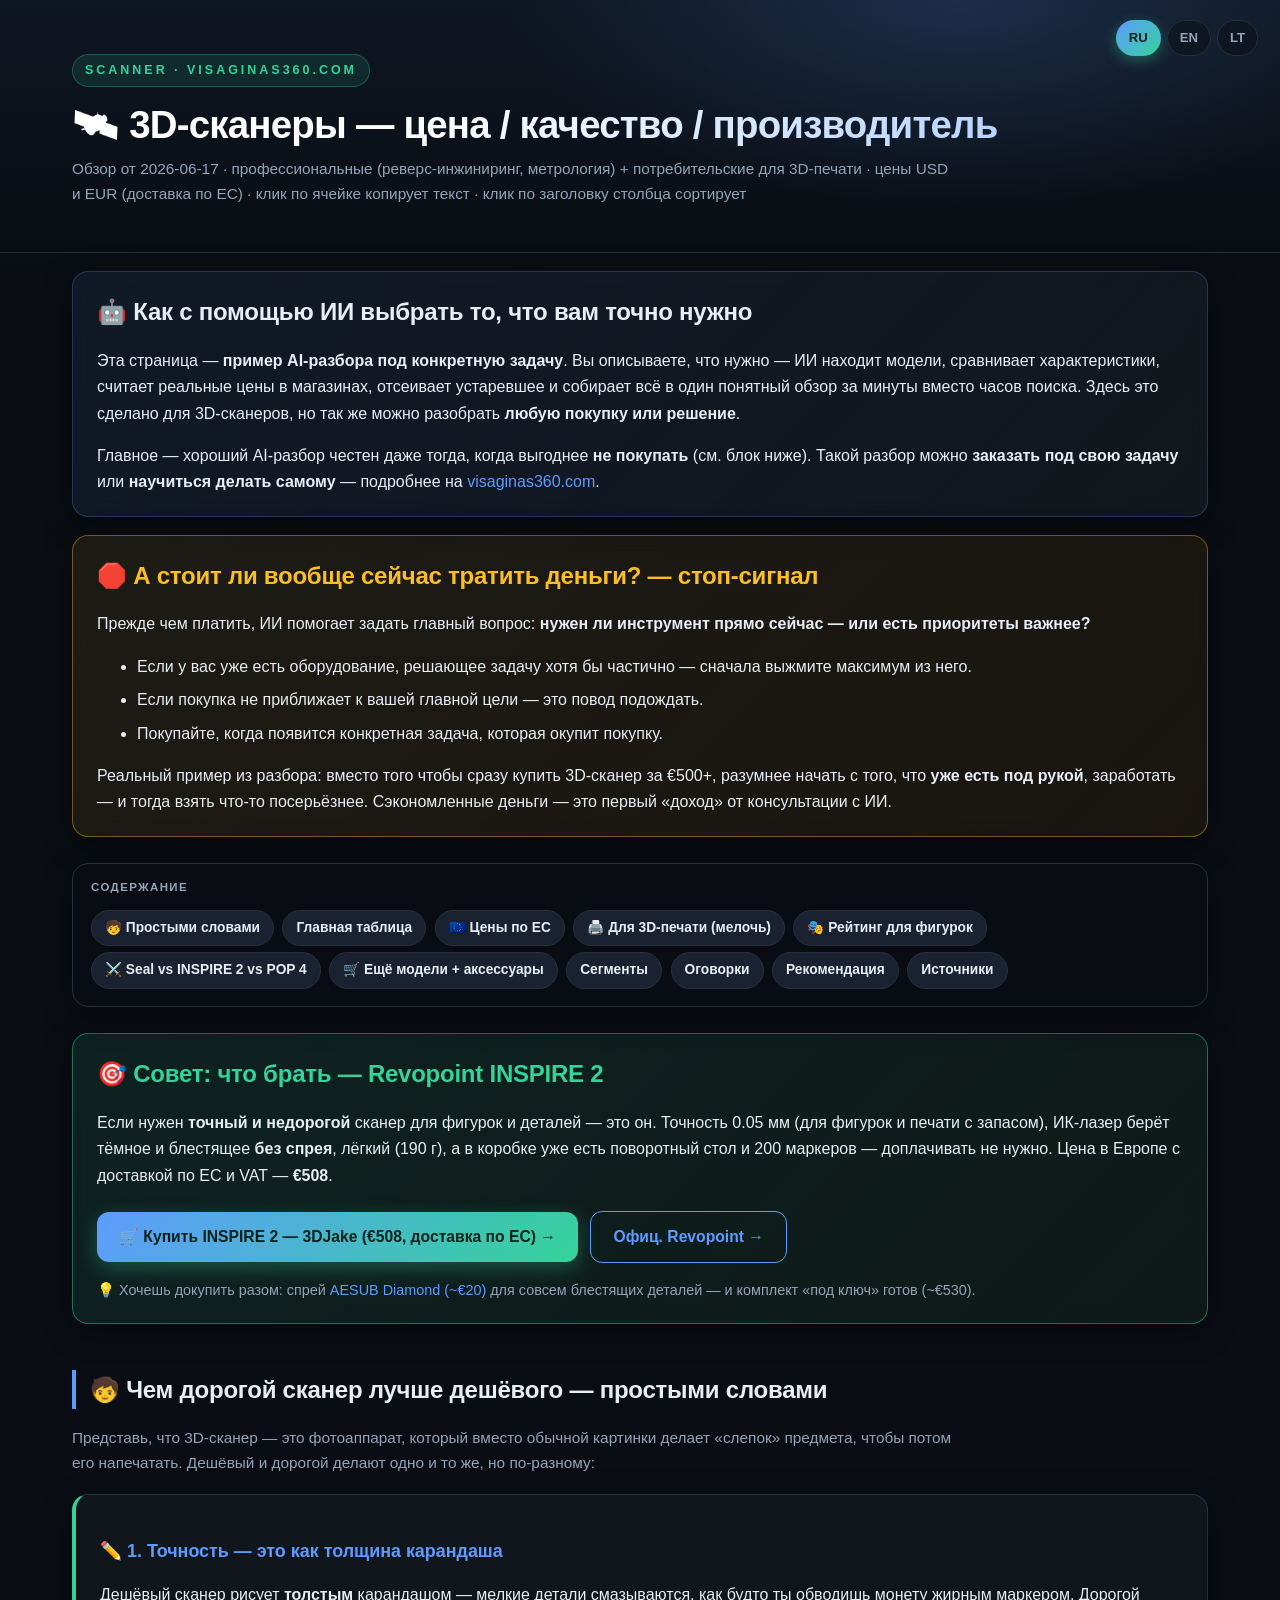
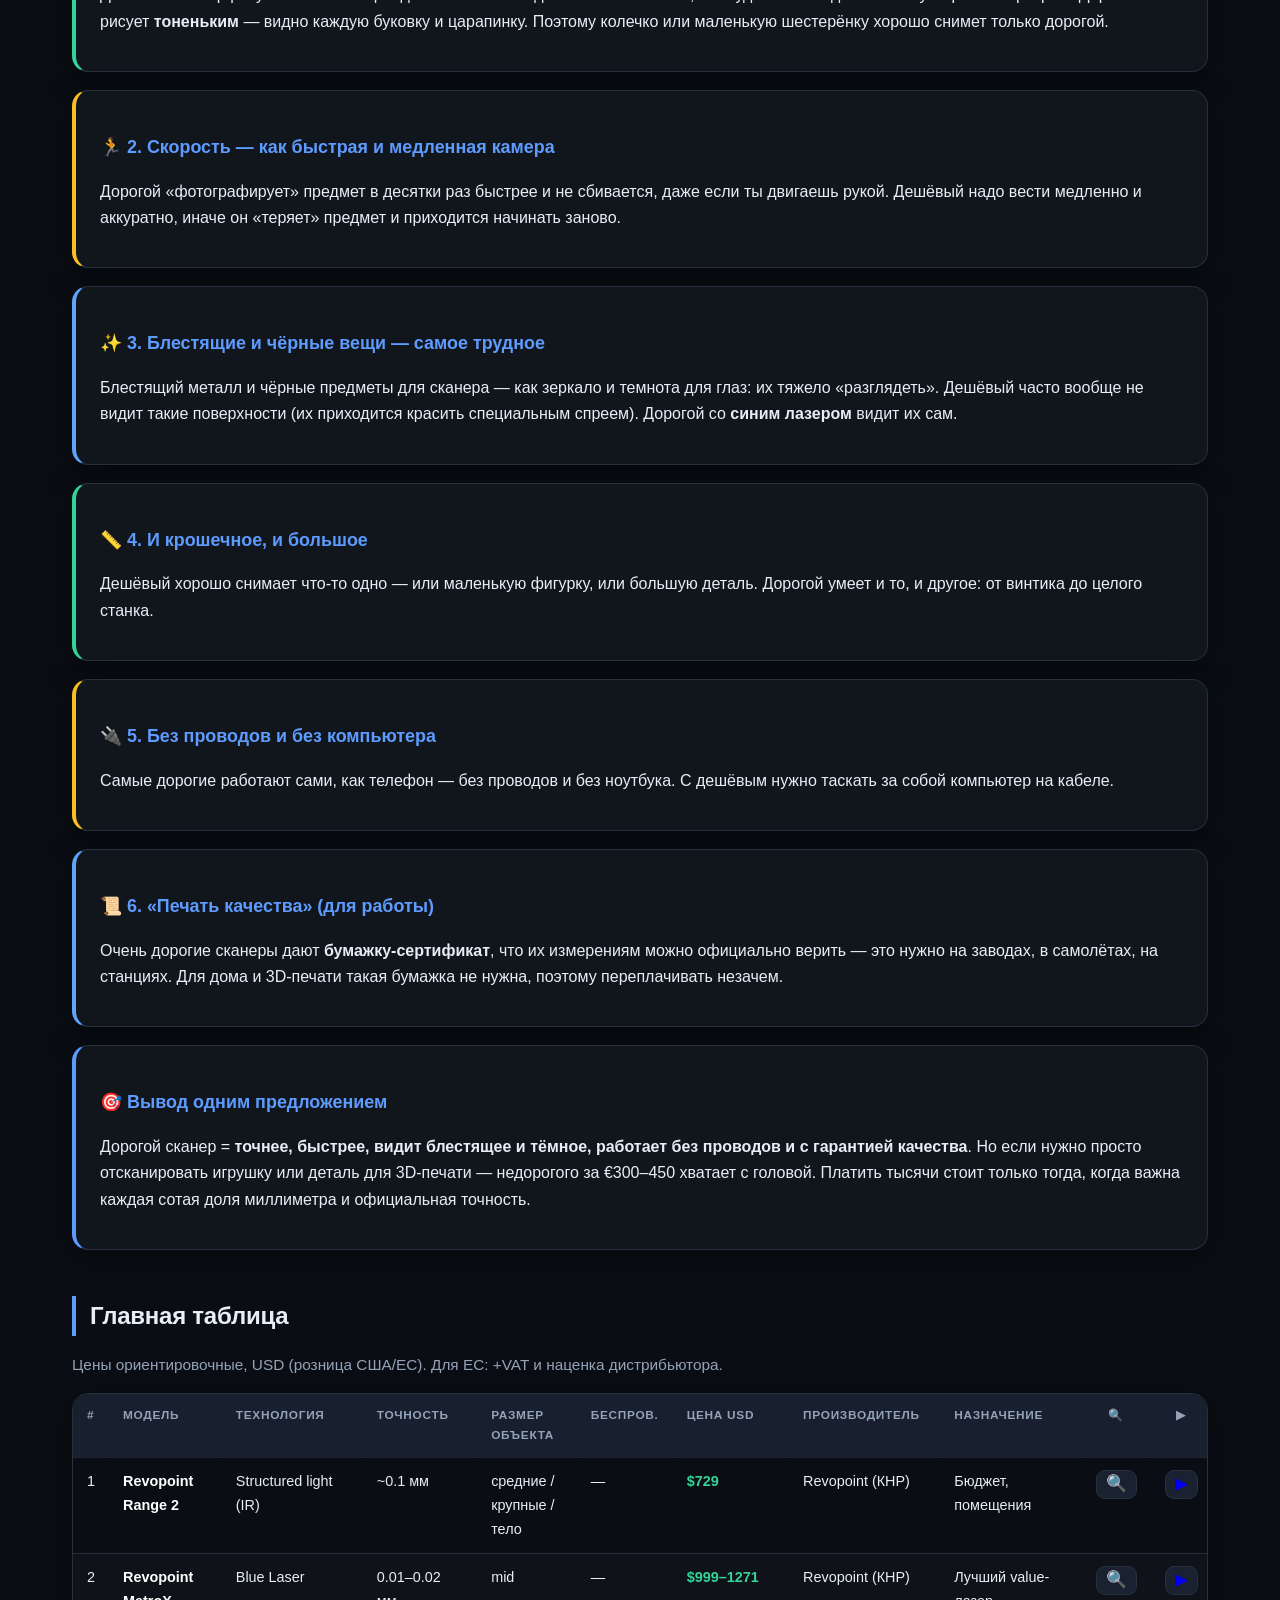
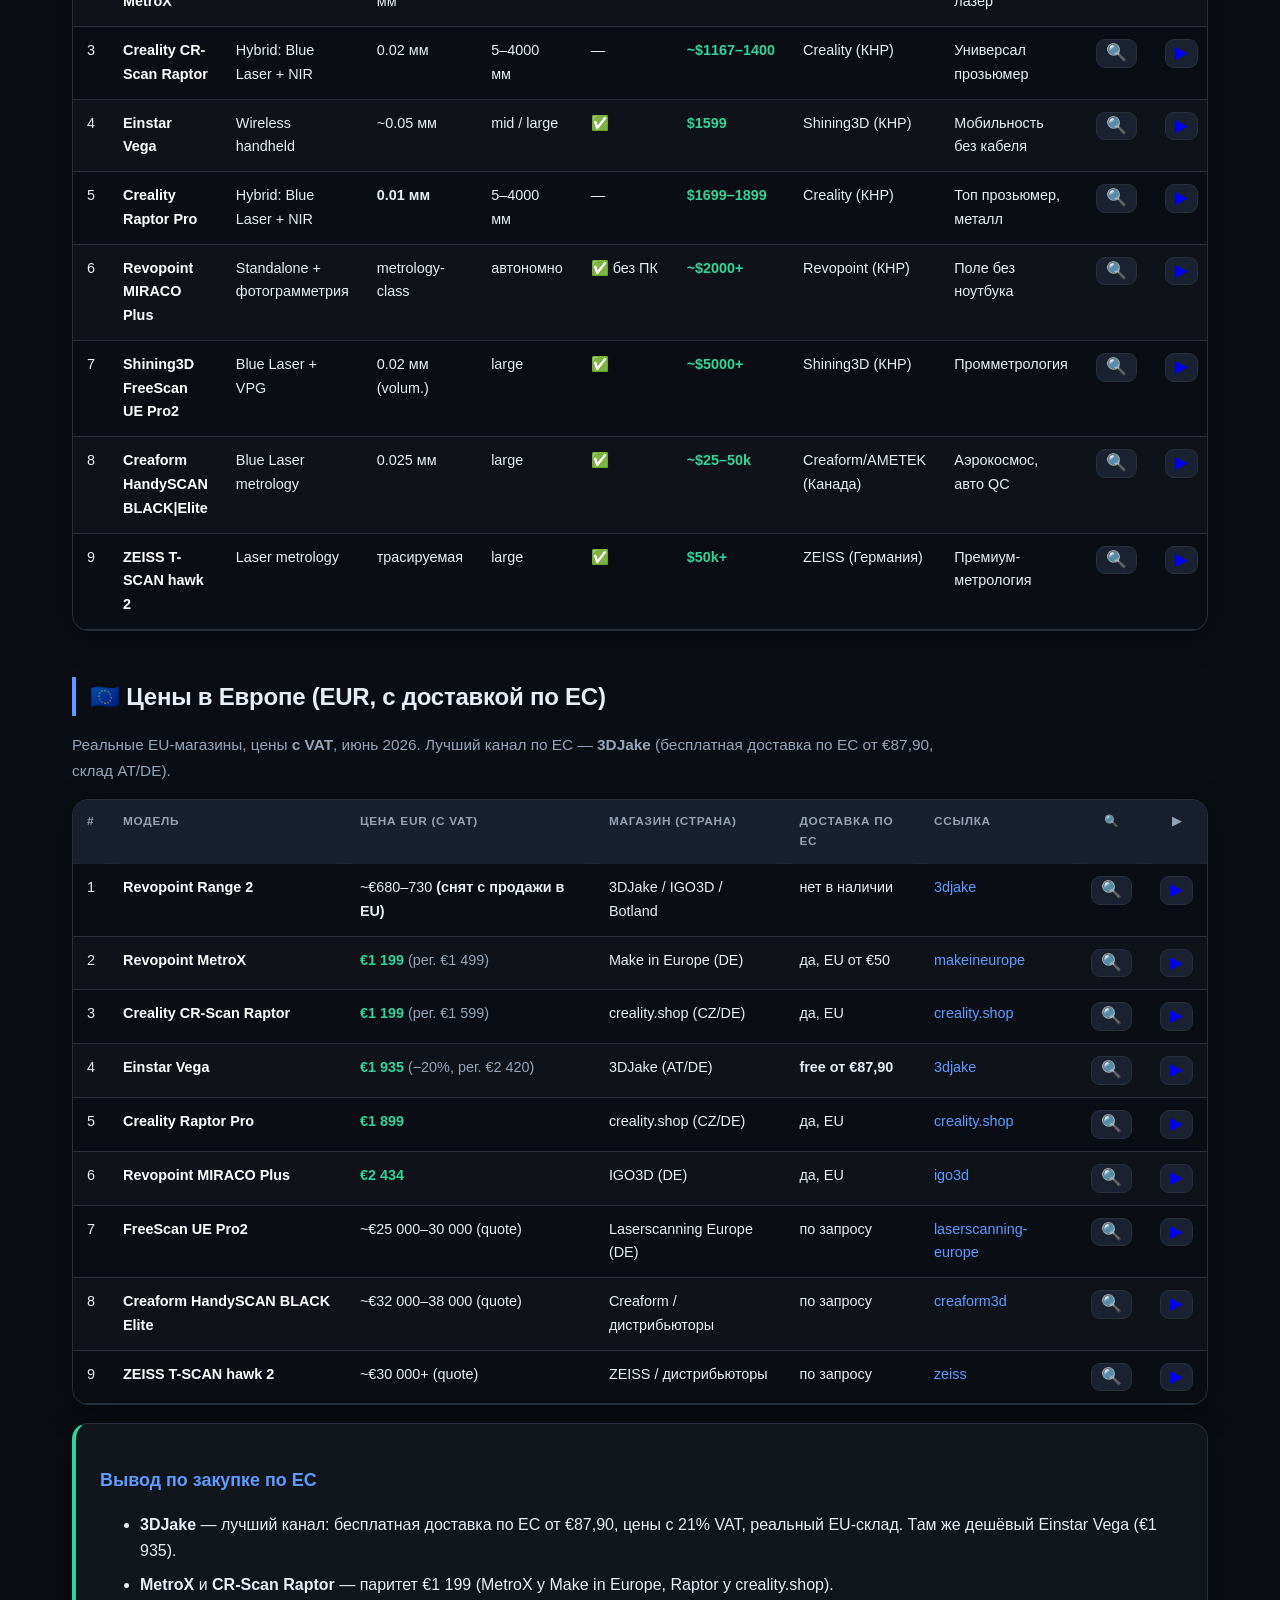
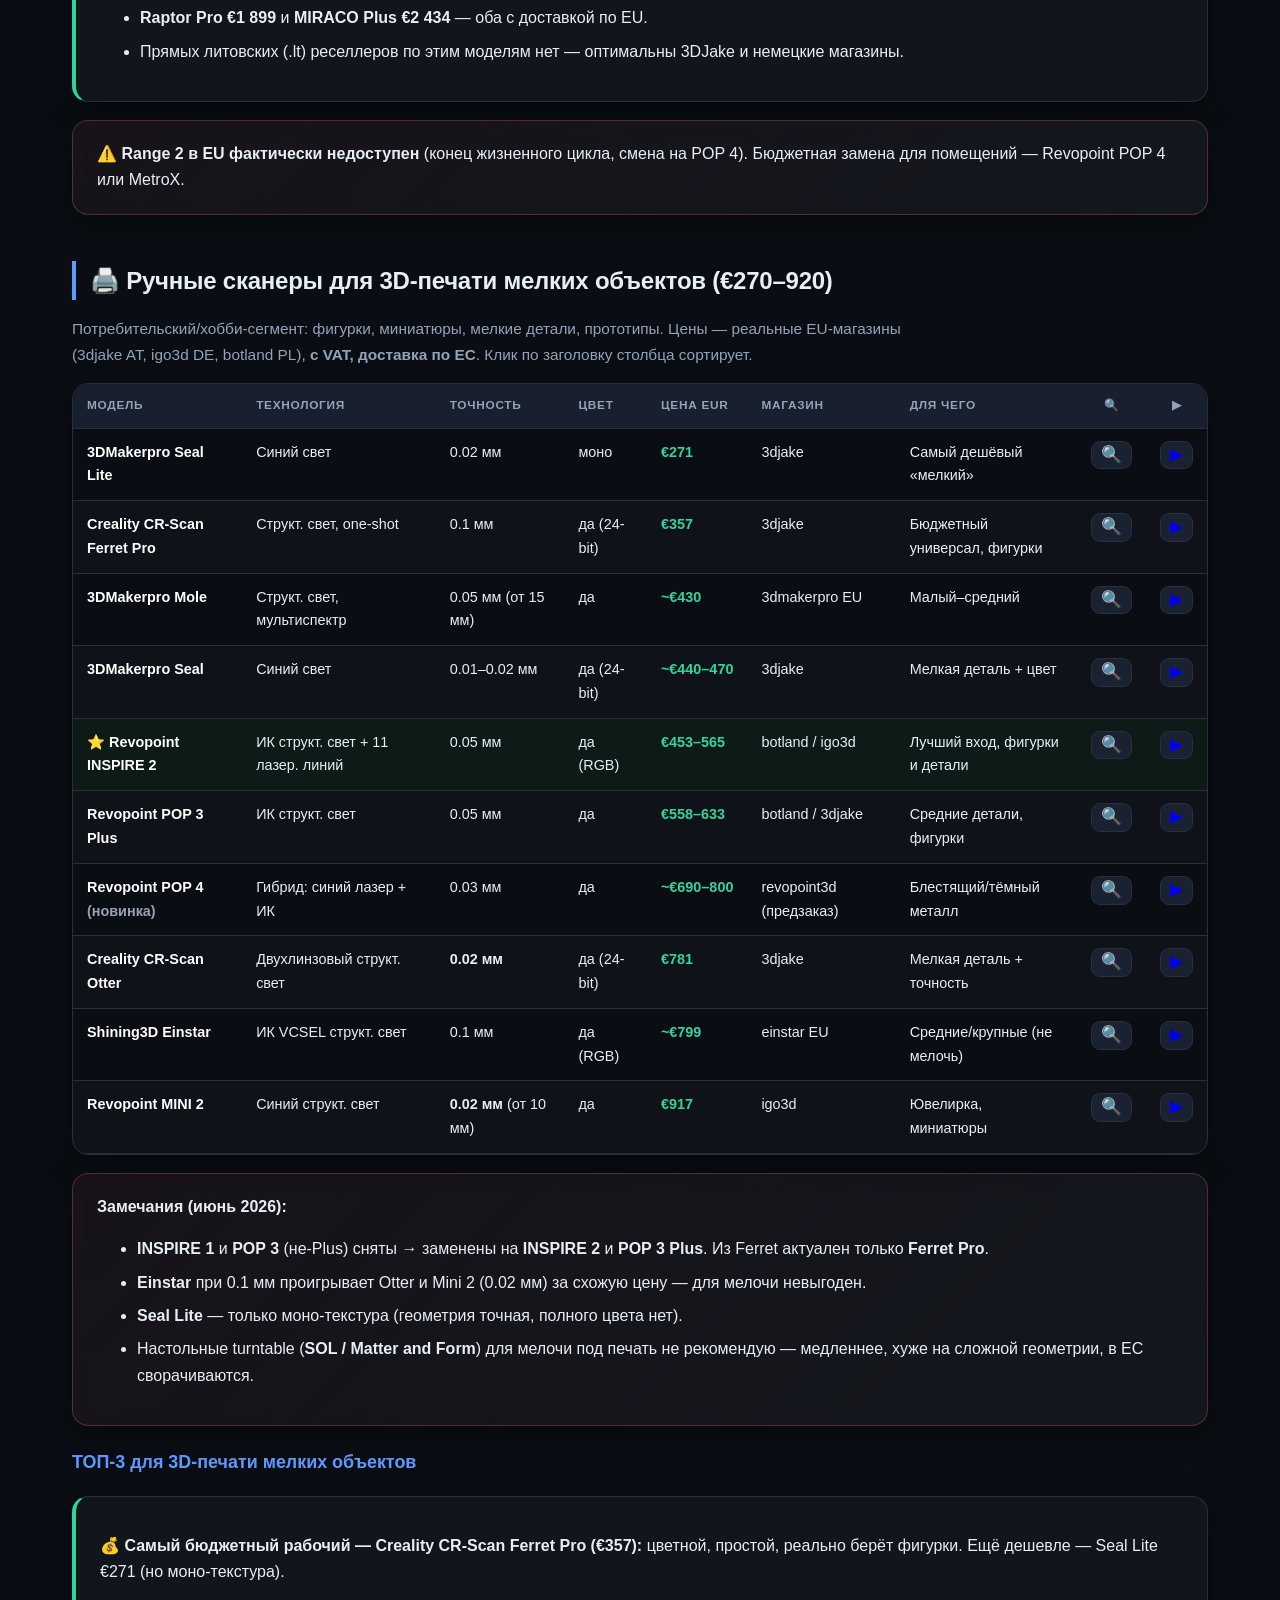
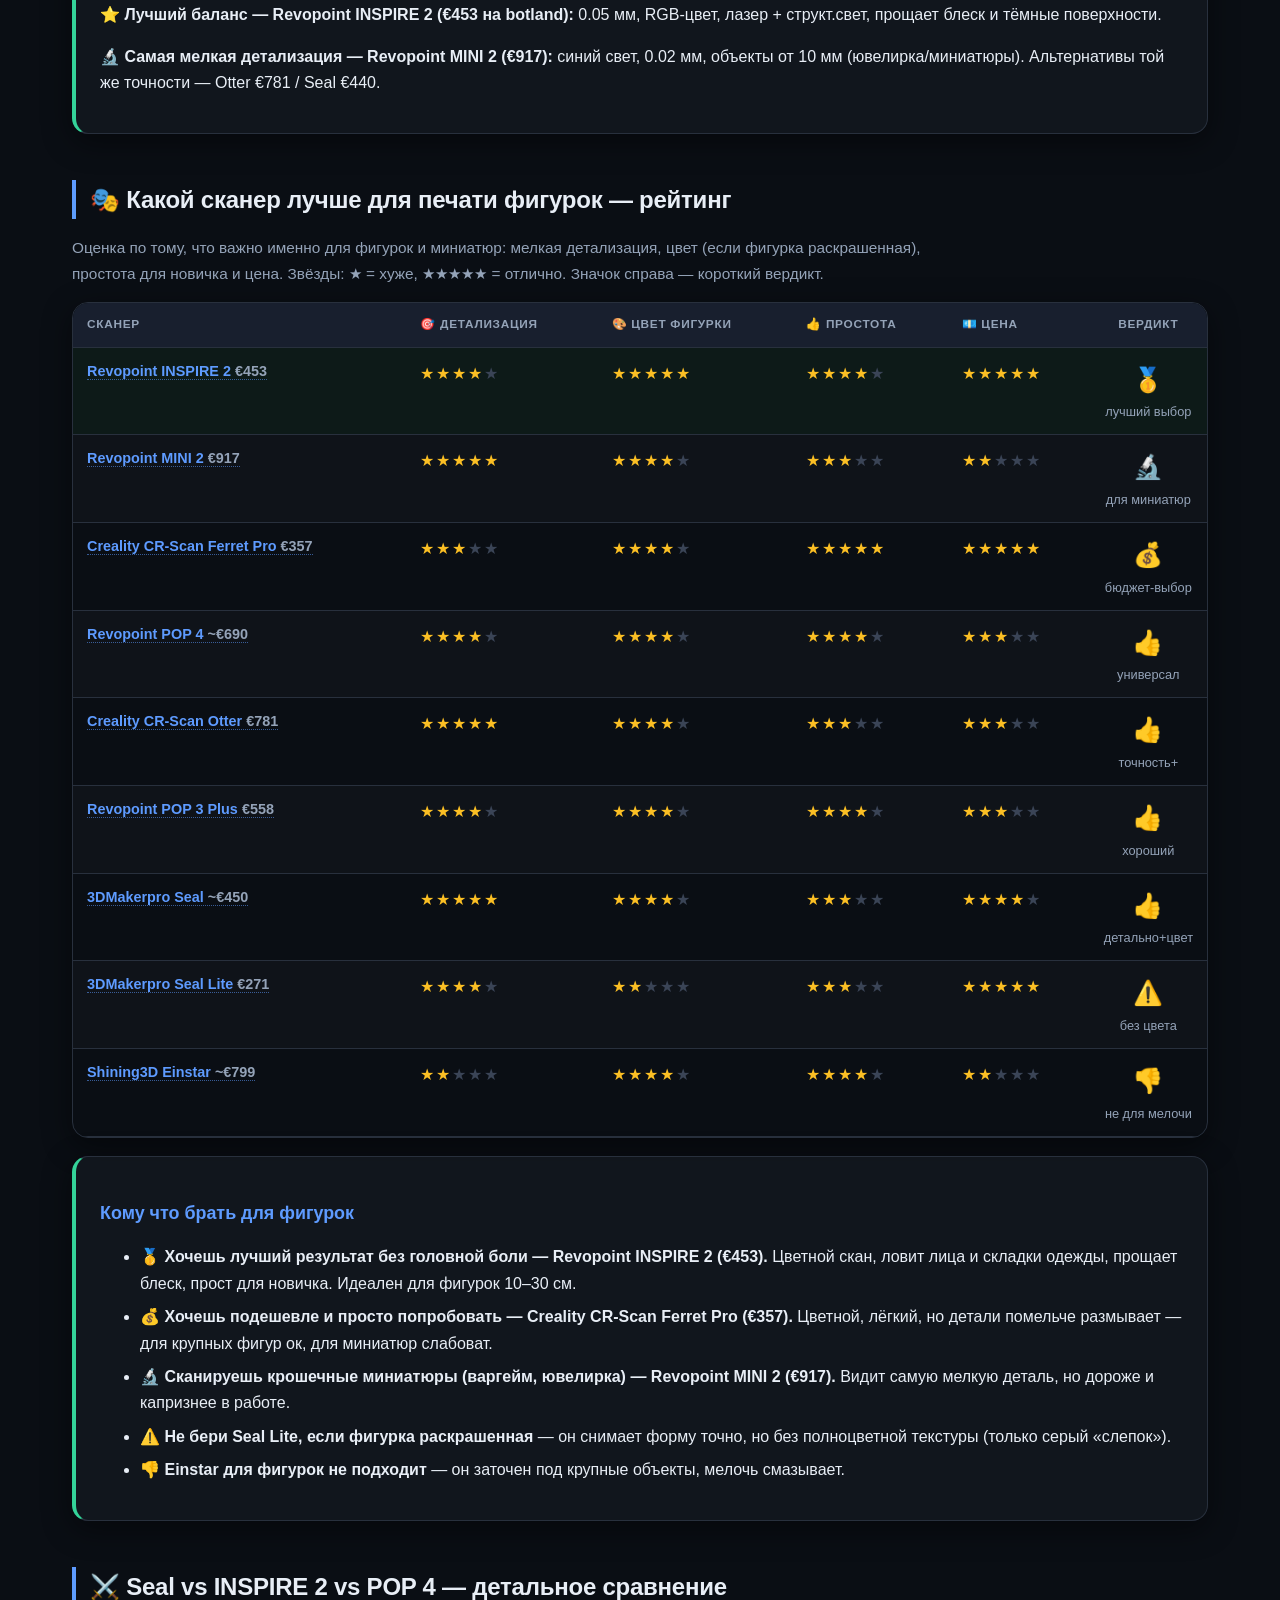
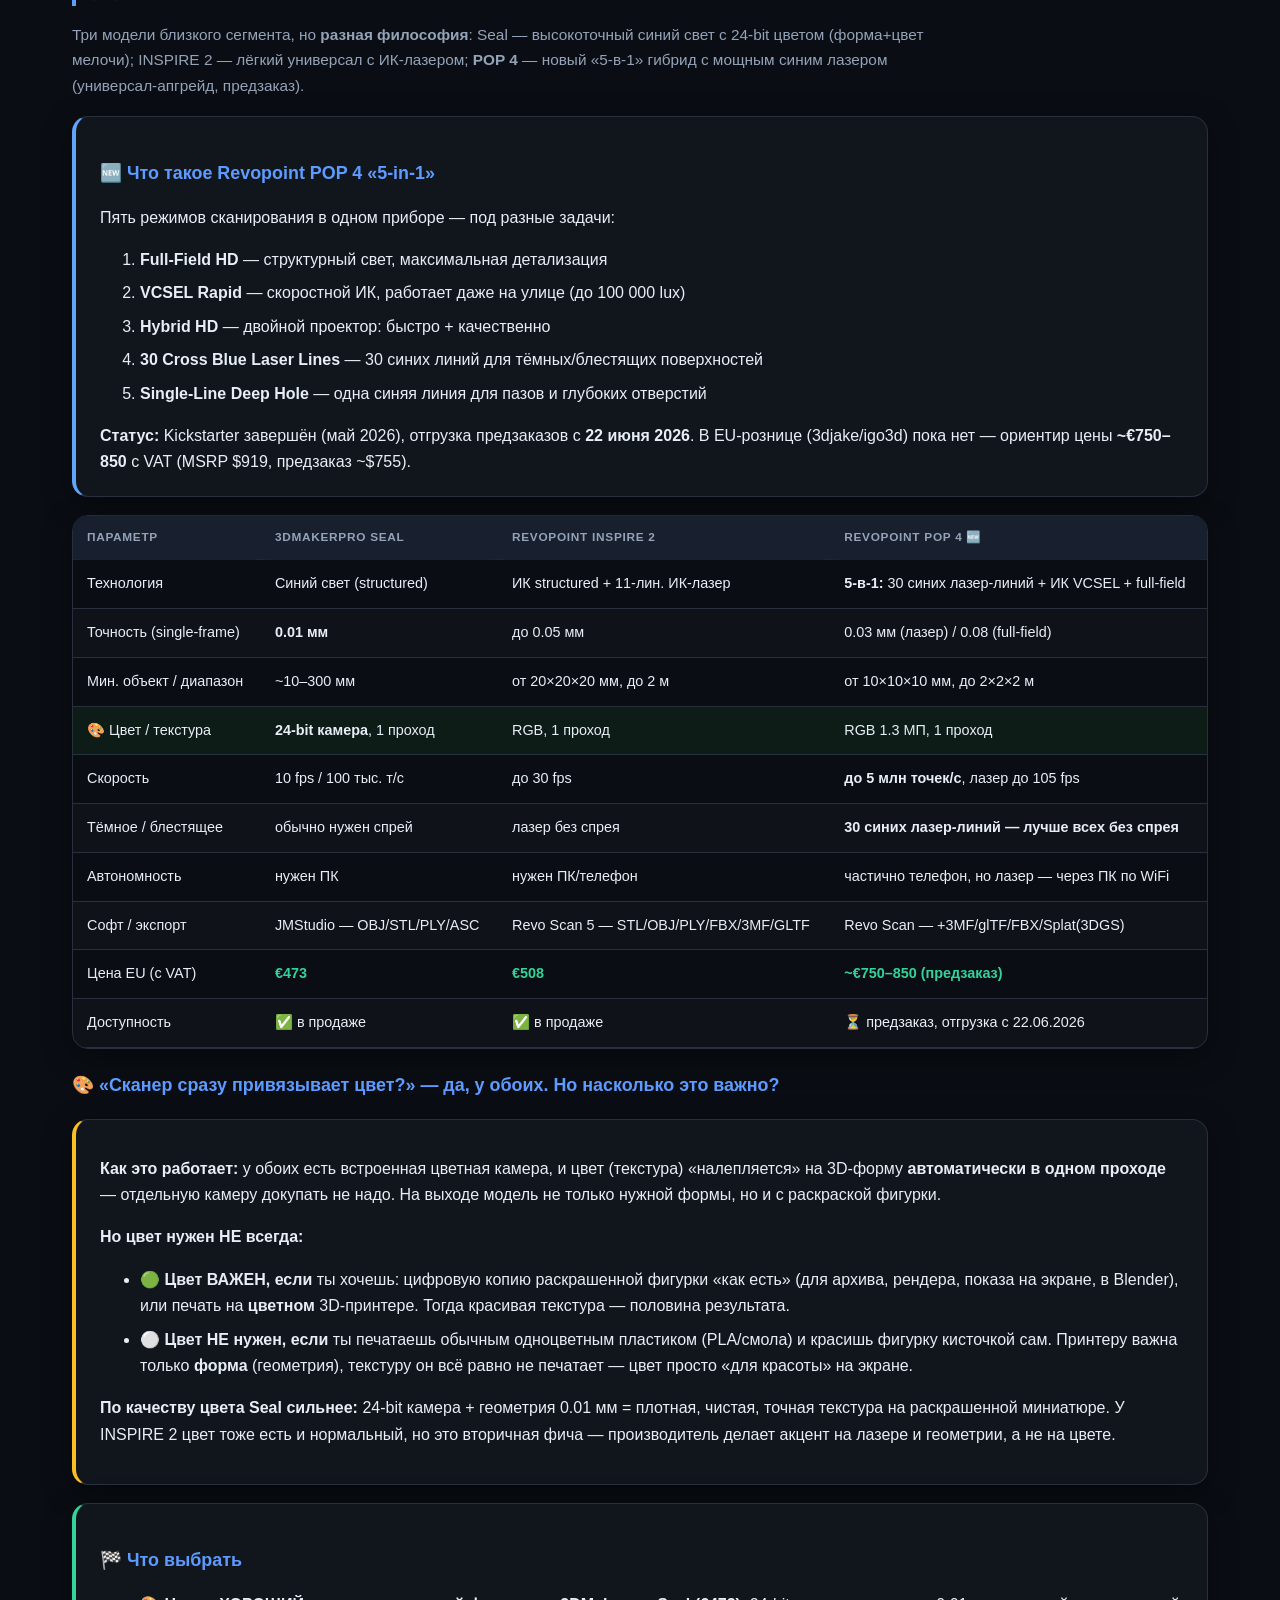
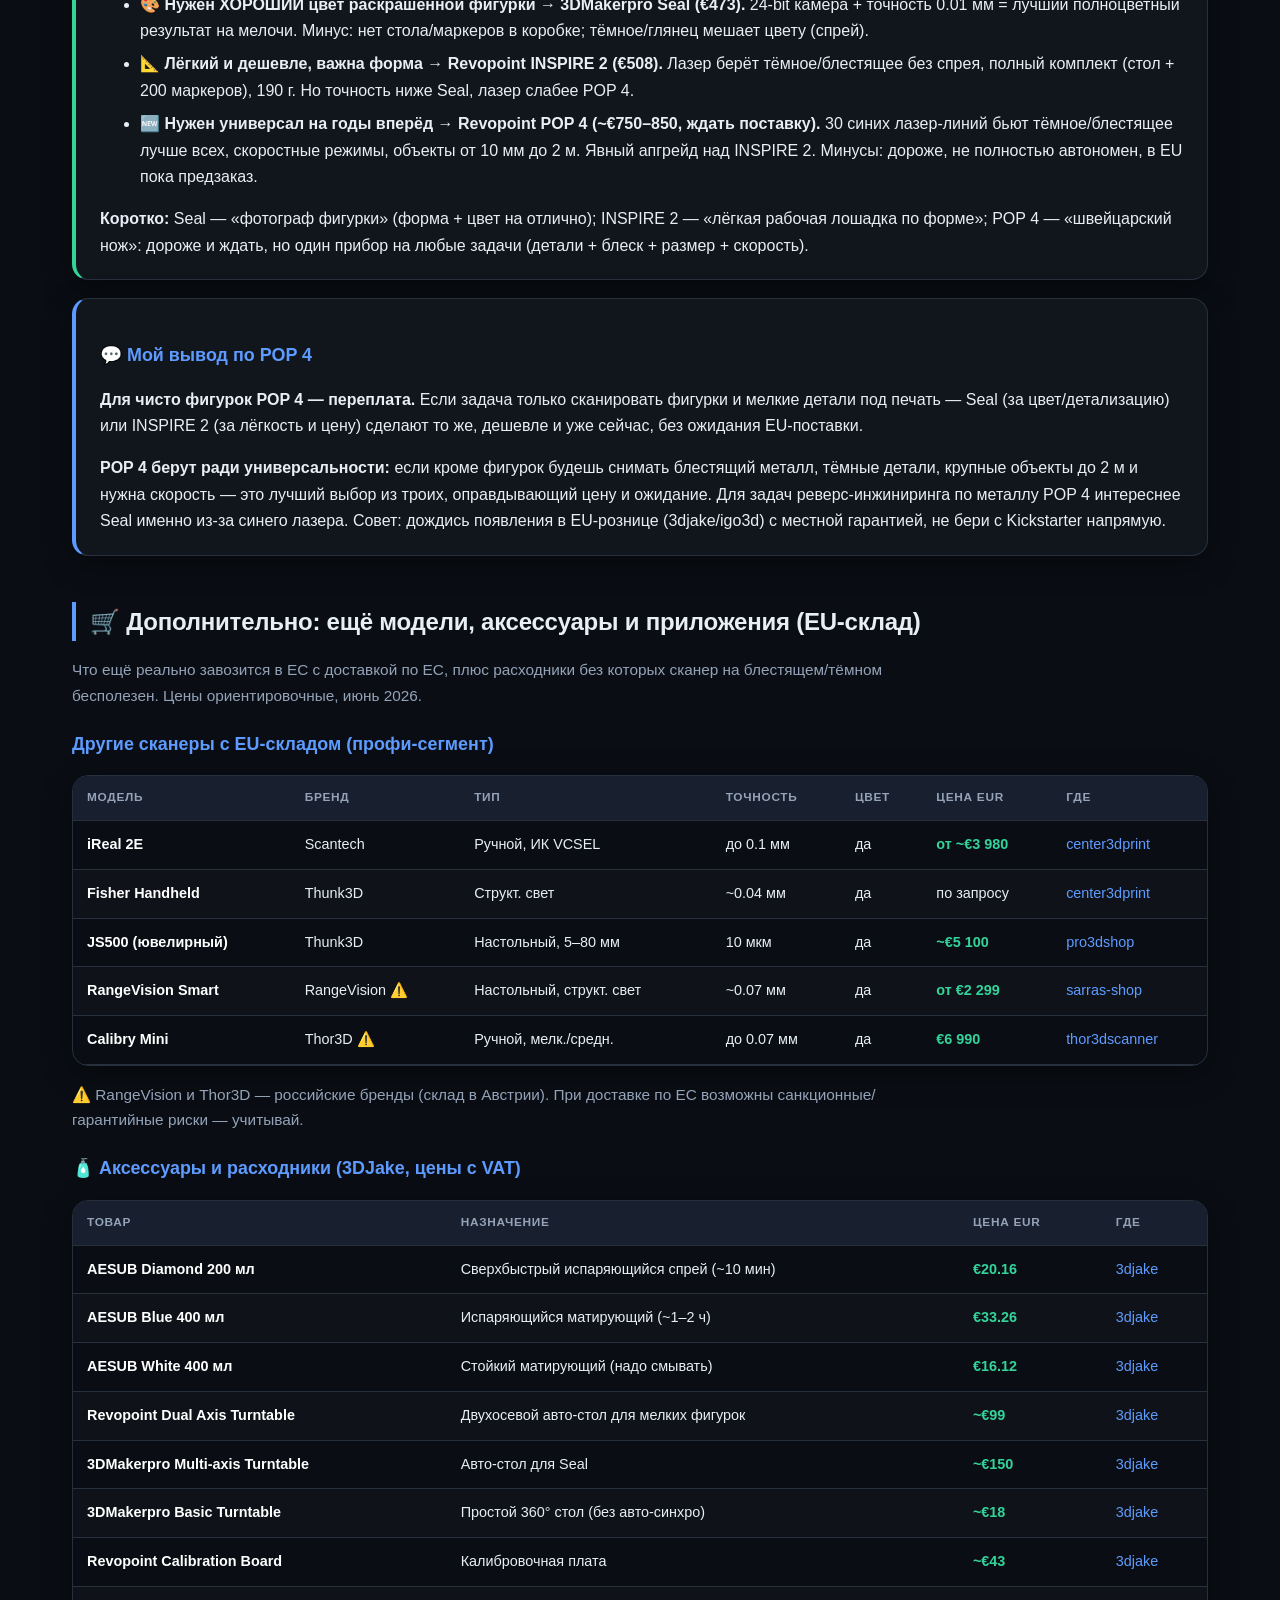
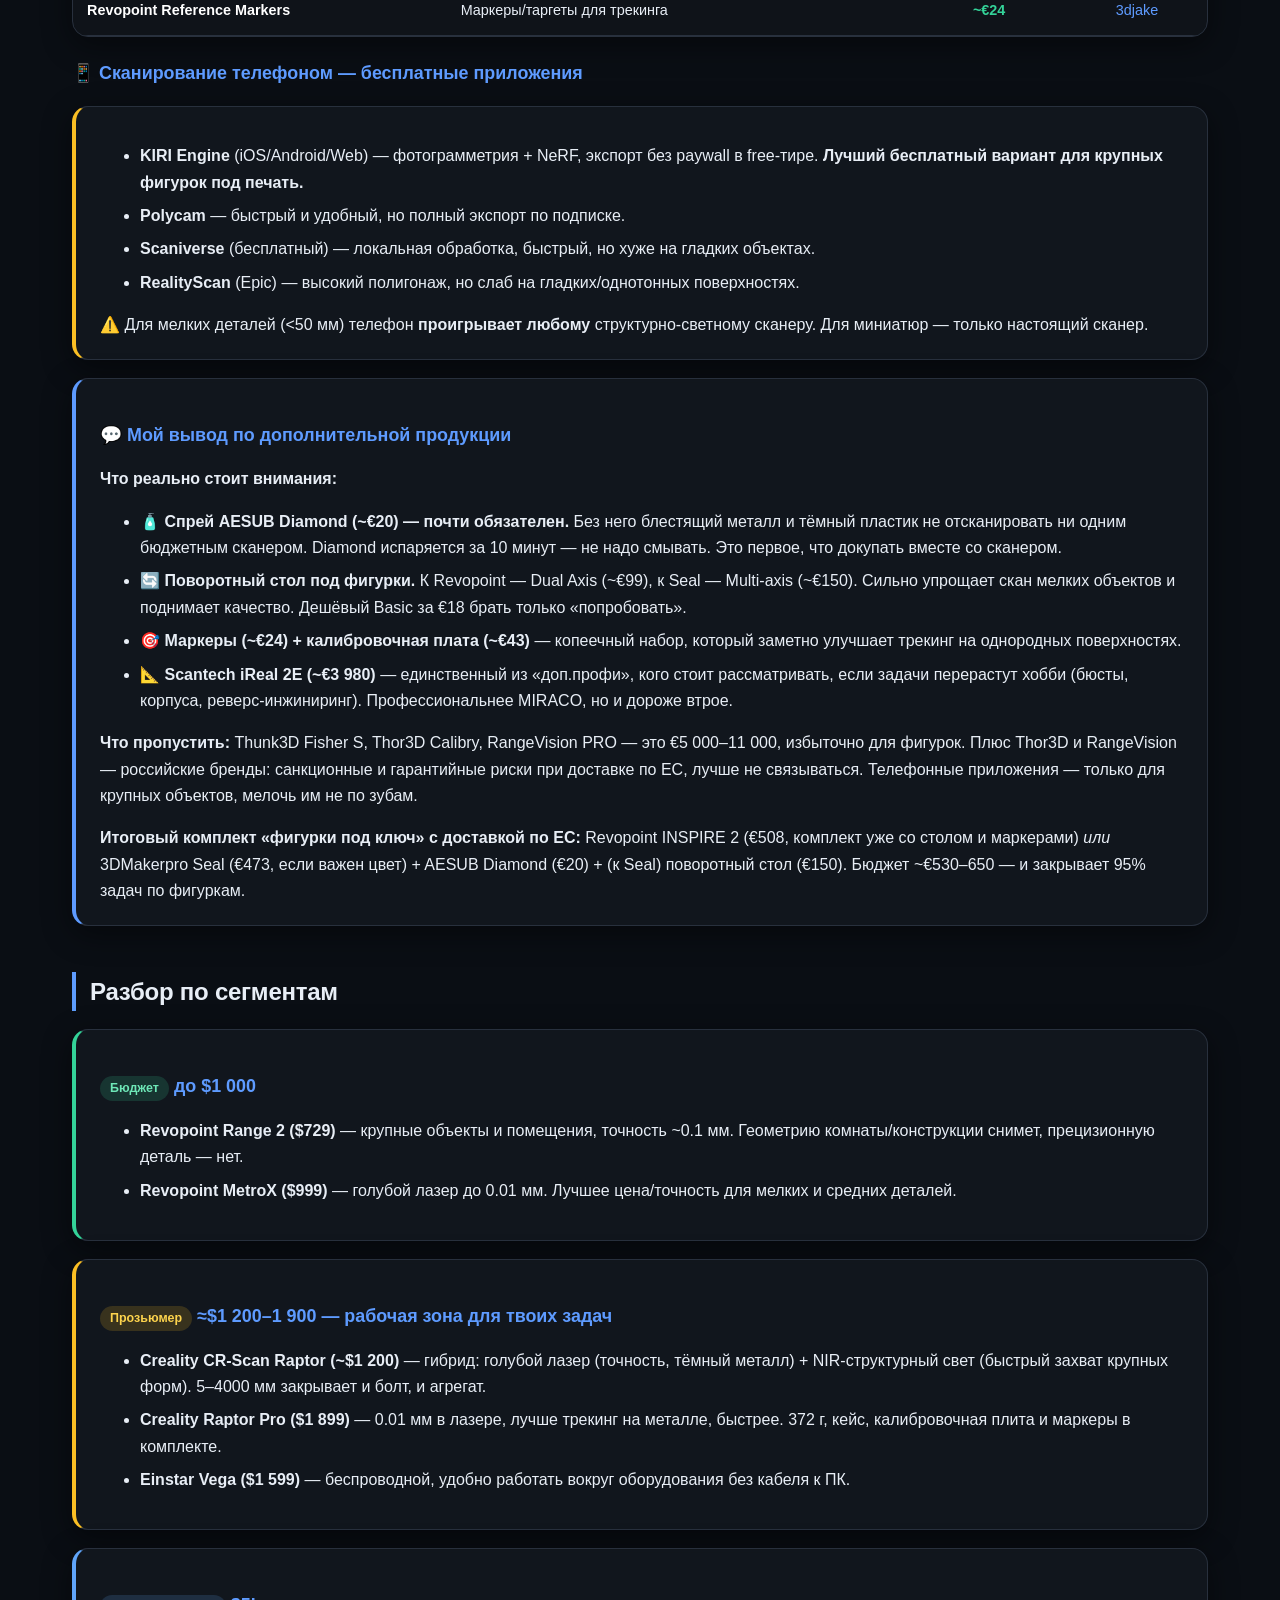
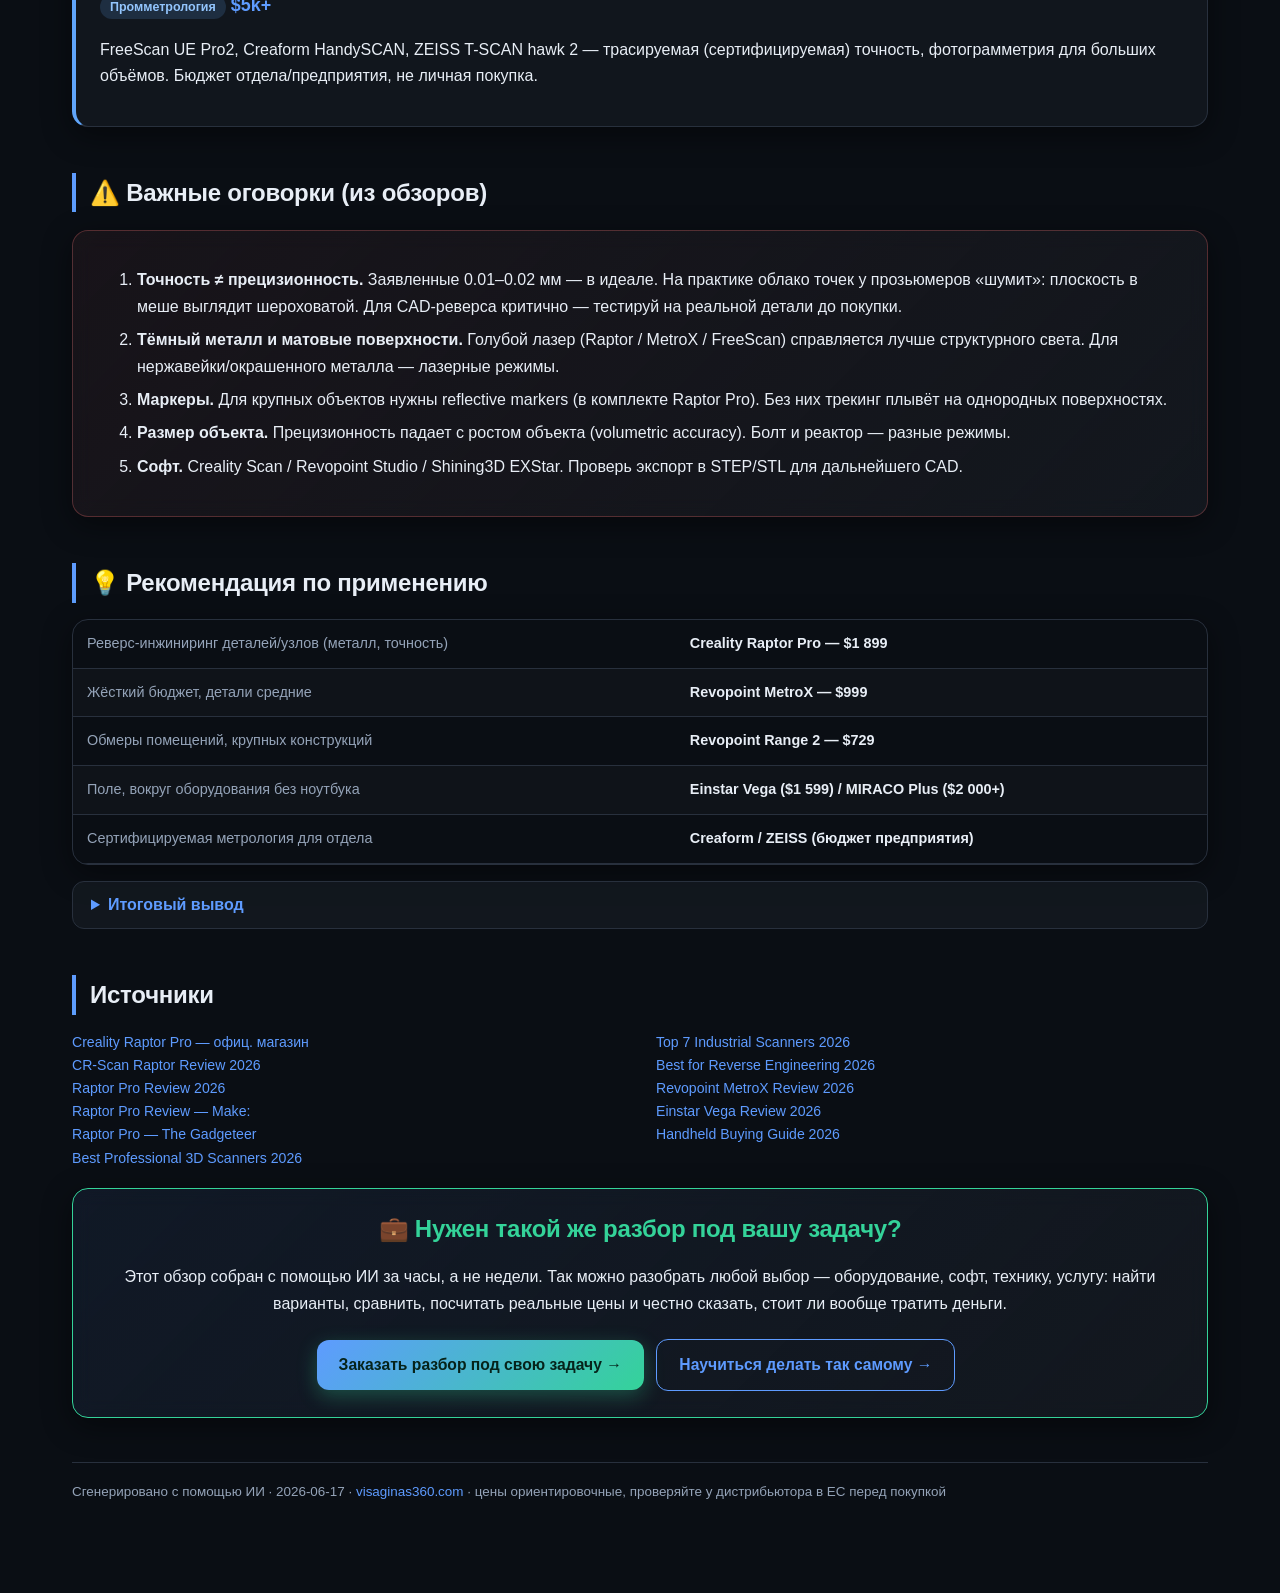
==== commit 9441fcf1: "Redesign: modern dark theme, shared style.css Co-Authored-By: Claude Fable 5 <noreply@anthropic.com>" ====
--- a/public/index.html
+++ b/public/index.html
@@ -4,97 +4,28 @@
 <meta charset="UTF-8">
 <meta name="viewport" content="width=device-width, initial-scale=1.0">
 <title>3D-сканеры — цена / качество / производитель (2026)</title>
-<style>
-  :root{
-    --bg:#0d1117; --panel:#161b22; --panel2:#1c2230; --border:#2d333b;
-    --txt:#e6edf3; --muted:#9aa6b2; --accent:#58a6ff; --accent2:#3fb950;
-    --amber:#d29922; --blue:#388bfd; --red:#f85149;
-  }
-  *{box-sizing:border-box}
-  body{margin:0;background:var(--bg);color:var(--txt);
-    font-family:-apple-system,Segoe UI,Roboto,Helvetica,Arial,sans-serif;
-    line-height:1.6;padding:0 0 80px}
-  header{background:linear-gradient(135deg,#161b22,#1c2230);
-    border-bottom:1px solid var(--border);padding:32px 24px;position:relative}
-  h1{margin:0 0 6px;font-size:1.7rem}
-  .sub{color:var(--muted);font-size:.95rem}
-  .wrap{max-width:1180px;margin:0 auto;padding:0 24px}
-  h2{margin:38px 0 14px;font-size:1.3rem;border-left:4px solid var(--accent);padding-left:12px}
-  h3{margin:24px 0 10px;font-size:1.08rem;color:var(--accent)}
-  /* TOC */
-  nav.toc{background:var(--panel);border:1px solid var(--border);border-radius:10px;
-    padding:16px 20px;margin:24px 0}
-  nav.toc strong{display:block;margin-bottom:8px;color:var(--muted);font-size:.8rem;
-    text-transform:uppercase;letter-spacing:.05em}
-  nav.toc a{color:var(--accent);text-decoration:none;margin-right:18px;font-size:.92rem;
-    display:inline-block;padding:2px 0}
-  nav.toc a:hover{text-decoration:underline}
-  /* table */
-  .tablewrap{overflow-x:auto;border:1px solid var(--border);border-radius:10px;margin:16px 0}
-  table{border-collapse:collapse;width:100%;font-size:.9rem;min-width:760px}
-  th,td{padding:10px 12px;text-align:left;border-bottom:1px solid var(--border);vertical-align:top}
-  th{background:var(--panel2);position:sticky;top:0;cursor:pointer;user-select:none;
-    font-size:.82rem;text-transform:uppercase;letter-spacing:.03em;color:var(--muted)}
-  th:hover{color:var(--txt)}
-  tbody tr:hover{background:#1a2030}
-  td.model{font-weight:600;color:var(--txt)}
-  a.srch{display:inline-block;text-decoration:none;font-size:1.05rem;line-height:1;
-    padding:3px 7px;border-radius:6px;border:1px solid var(--border);background:var(--panel2)}
-  a.srch:hover{border-color:var(--accent);background:#23314a}
-  th.srchcol{text-align:center;width:42px}
-  td.srchcol{text-align:center}
-  td.model a{color:inherit;text-decoration:none;border-bottom:1px dotted rgba(88,166,255,.6)}
-  td.model a:hover{border-bottom:1px solid var(--accent)}
-  td.model a::after{content:" 🔍";font-size:.7em;opacity:.6}
-  .stars{color:#e3b341;letter-spacing:1px;white-space:nowrap}
-  .stars .off{color:#3a4150}
-  td.badge{font-size:1.5rem;text-align:center;white-space:nowrap}
-  .verdict{font-size:.82rem;color:var(--muted);display:block}
-  .price{font-weight:700;color:var(--accent2);white-space:nowrap}
-  .pill{display:inline-block;padding:1px 8px;border-radius:20px;font-size:.78rem;font-weight:600}
-  .seg-green{background:rgba(63,185,80,.15);color:#56d364}
-  .seg-amber{background:rgba(210,153,34,.15);color:#e3b341}
-  .seg-blue{background:rgba(56,139,253,.15);color:#79c0ff}
-  /* cards */
-  .card{background:var(--panel);border:1px solid var(--border);border-radius:10px;
-    padding:16px 20px;margin:14px 0}
-  .card.green{border-left:4px solid var(--accent2)}
-  .card.amber{border-left:4px solid var(--amber)}
-  .card.blue{border-left:4px solid var(--blue)}
-  ol li,ul li{margin:6px 0}
-  .warn{background:rgba(248,81,73,.07);border:1px solid rgba(248,81,73,.25);
-    border-radius:10px;padding:8px 20px;margin:16px 0}
-  .rec td:first-child{color:var(--muted)}
-  .rec td:last-child{font-weight:600}
-  a.src{color:var(--accent);text-decoration:none}
-  a.src:hover{text-decoration:underline}
-  .srcs{columns:2;column-gap:30px;font-size:.88rem}
-  @media(max-width:680px){.srcs{columns:1}}
-  footer{color:var(--muted);font-size:.82rem;margin-top:40px;border-top:1px solid var(--border);padding-top:16px}
-  .copyhint{position:fixed;bottom:20px;left:50%;transform:translateX(-50%);
-    background:var(--accent);color:#0d1117;padding:8px 18px;border-radius:8px;font-weight:600;
-    opacity:0;transition:opacity .25s;pointer-events:none;z-index:99}
-  .copyhint.show{opacity:1}
-  .buybtn{display:inline-block;background:var(--accent2);color:#0d1117;font-weight:700;
-    text-decoration:none;padding:11px 22px;border-radius:8px;margin:6px 8px 6px 0;font-size:1rem}
-  .buybtn:hover{background:#56d364}
-  .buybtn.alt{background:var(--panel2);color:var(--accent);border:1px solid var(--accent)}
-  .pick{background:linear-gradient(135deg,#16271b,#1c2a30);border:2px solid var(--accent2);
-    border-radius:12px;padding:20px 24px;margin:22px 0}
-  .pick h2{border:0;margin:0 0 8px;padding:0}
-  details{background:var(--panel);border:1px solid var(--border);border-radius:10px;padding:8px 16px;margin:10px 0}
-  summary{cursor:pointer;font-weight:600;color:var(--accent)}
-  .brand{font-weight:800;letter-spacing:2px;color:var(--accent2);font-size:.85rem;text-transform:uppercase}
-  .langbar{position:absolute;top:18px;right:24px}
-  .langbar a{display:inline-block;color:var(--muted);text-decoration:none;font-weight:700;font-size:.85rem;
-    padding:4px 9px;border-radius:6px;margin-left:4px;border:1px solid var(--border)}
-  .langbar a.active{background:var(--accent2);color:#0d1117;border-color:var(--accent2)}
-  .langbar a:hover{color:var(--txt)}
-  .intro{background:linear-gradient(135deg,#161b22,#1a2433);border:1px solid var(--border);border-radius:12px;padding:20px 24px;margin:22px 0}
-  .intro h2{border:0;margin:0 0 8px;padding:0}
-  .stop{background:linear-gradient(135deg,#2a1a1a,#2a2018);border:2px solid #d29922;border-radius:12px;padding:20px 24px;margin:22px 0}
-  .stop h2{border:0;margin:0 0 8px;padding:0;color:#e3b341}
-</style>
+<link rel="stylesheet" href="style.css">
+<meta name="description" content="AI-разбор 3D-сканеров 2026: цена, качество, для 3D-печати и реверс-инжиниринга. Сравнение моделей, EU-цены, рекомендации. Пример AI-подбора под задачу." />
+<link rel="canonical" href="https://scanner.visaginas360.com/" />
+<link rel="alternate" hreflang="ru" href="https://scanner.visaginas360.com/" />
+<link rel="alternate" hreflang="en" href="https://scanner.visaginas360.com/en.html" />
+<link rel="alternate" hreflang="lt" href="https://scanner.visaginas360.com/lt.html" />
+<link rel="alternate" hreflang="x-default" href="https://scanner.visaginas360.com/" />
+<meta name="robots" content="index, follow, max-snippet:-1, max-image-preview:large" />
+<meta name="author" content="visaginas360" />
+<meta property="og:type" content="article" />
+<meta property="og:site_name" content="visaginas360" />
+<meta property="og:title" content="3D-сканеры 2026 - AI-разбор: цена и качество" />
+<meta property="og:description" content="AI-разбор 3D-сканеров 2026: цена, качество, для 3D-печати и реверс-инжиниринга. Сравнение моделей, EU-цены, рекомендации. Пример AI-подбора под задачу." />
+<meta property="og:url" content="https://scanner.visaginas360.com/" />
+<meta property="og:locale" content="ru_RU" />
+<meta property="og:locale:alternate" content="en_US" />
+<meta property="og:locale:alternate" content="lt_LT" />
+<meta name="twitter:card" content="summary_large_image" />
+<meta name="twitter:title" content="3D-сканеры 2026 - AI-разбор: цена и качество" />
+<meta name="twitter:description" content="AI-разбор 3D-сканеров 2026: цена, качество, для 3D-печати и реверс-инжиниринга. Сравнение моделей, EU-цены, рекомендации. Пример AI-подбора под задачу." /><script type="application/ld+json">
+{"@context":"https://schema.org","@type":"TechArticle","headline":"3D Scanners 2026 - AI Buying Guide","about":"3D scanners price quality comparison for 3D printing and reverse engineering","inLanguage":["ru","en","lt"],"author":{"@type":"Organization","name":"visaginas360","url":"https://visaginas360.com"},"publisher":{"@type":"Organization","name":"visaginas360"},"datePublished":"2026-06-17"}
+</script>
 </head>
 <body>
 <header style="position:relative"><div class="wrap">
--- a/public/style.css
+++ b/public/style.css
@@ -0,0 +1,183 @@
+/* scanner.visaginas360.com — modern dark theme (shared by RU/EN/LT) */
+:root{
+  --bg:#0a0e14; --bg2:#0e131c;
+  --panel:rgba(22,27,34,.72); --panel2:#1a2130; --border:#28303d;
+  --txt:#e8eef6; --muted:#94a3b8;
+  --accent:#5e9bff; --accent2:#34d399; --amber:#fbbf24; --blue:#60a5fa; --red:#f87171;
+  --grad:linear-gradient(135deg,#5e9bff,#34d399);
+  --grad-warm:linear-gradient(135deg,#fbbf24,#fb7185);
+  --shadow:0 8px 30px rgba(0,0,0,.45);
+  --radius:16px;
+}
+*{box-sizing:border-box}
+html{scroll-behavior:smooth}
+body{
+  margin:0;color:var(--txt);
+  font-family:'Inter',-apple-system,'Segoe UI',Roboto,Helvetica,Arial,sans-serif;
+  line-height:1.65;padding:0 0 90px;
+  background:
+    radial-gradient(900px 500px at 80% -10%, rgba(94,155,255,.10), transparent 60%),
+    radial-gradient(800px 500px at 0% 0%, rgba(52,211,153,.08), transparent 55%),
+    var(--bg);
+  background-attachment:fixed;
+}
+::selection{background:rgba(94,155,255,.3)}
+
+/* ---- layout ---- */
+.wrap{max-width:1180px;margin:0 auto;padding:0 22px}
+
+/* ---- hero header ---- */
+header{
+  position:relative;overflow:hidden;
+  padding:54px 22px 46px;
+  background:
+    radial-gradient(700px 320px at 75% 0%, rgba(94,155,255,.18), transparent 65%),
+    linear-gradient(180deg,#0e1622,#0a0e14);
+  border-bottom:1px solid var(--border);
+}
+header::after{
+  content:"";position:absolute;left:0;right:0;bottom:-1px;height:1px;
+  background:var(--grad);opacity:.6;
+}
+.brand{
+  display:inline-block;font-weight:800;letter-spacing:3px;font-size:.78rem;
+  text-transform:uppercase;padding:5px 12px;border-radius:30px;
+  background:rgba(52,211,153,.12);color:var(--accent2);border:1px solid rgba(52,211,153,.3);
+}
+h1{
+  margin:16px 0 10px;font-size:2.4rem;line-height:1.12;font-weight:800;letter-spacing:-.02em;
+  background:linear-gradient(120deg,#fff 30%,#9ec5ff);
+  -webkit-background-clip:text;background-clip:text;-webkit-text-fill-color:transparent;
+}
+.sub{color:var(--muted);font-size:.96rem;max-width:880px}
+.langbar{position:absolute;top:20px;right:22px;display:flex;gap:6px;z-index:5}
+.langbar a{
+  color:var(--muted);text-decoration:none;font-weight:700;font-size:.82rem;
+  padding:6px 12px;border-radius:30px;border:1px solid var(--border);
+  background:rgba(10,14,20,.5);backdrop-filter:blur(8px);transition:.2s;
+}
+.langbar a.active{background:var(--grad);color:#06231a;border-color:transparent;box-shadow:0 4px 14px rgba(52,211,153,.35)}
+.langbar a:hover{color:var(--txt);border-color:var(--accent)}
+
+/* ---- headings ---- */
+h2{
+  margin:46px 0 16px;font-size:1.5rem;font-weight:750;letter-spacing:-.01em;
+  padding-left:14px;border-left:4px solid transparent;border-image:var(--grad) 1;
+}
+h3{margin:22px 0 10px;font-size:1.12rem;color:var(--accent);font-weight:700}
+
+/* ---- TOC as sticky pill bar ---- */
+nav.toc{
+  position:sticky;top:0;z-index:10;
+  background:rgba(10,14,20,.82);backdrop-filter:blur(14px);
+  border:1px solid var(--border);border-radius:var(--radius);
+  padding:14px 18px;margin:26px 0;box-shadow:var(--shadow);
+}
+nav.toc strong{display:block;margin-bottom:10px;color:var(--muted);font-size:.72rem;text-transform:uppercase;letter-spacing:.12em}
+nav.toc a{
+  display:inline-block;color:var(--txt);text-decoration:none;font-size:.86rem;font-weight:600;
+  padding:6px 13px;margin:3px 4px 3px 0;border-radius:30px;
+  background:var(--panel2);border:1px solid var(--border);transition:.18s;
+}
+nav.toc a:hover{background:var(--grad);color:#06231a;border-color:transparent;transform:translateY(-1px)}
+
+/* ---- cards ---- */
+.card,.intro,.stop,.pick,.warn{
+  background:var(--panel);backdrop-filter:blur(10px);
+  border:1px solid var(--border);border-radius:var(--radius);
+  padding:20px 24px;margin:18px 0;box-shadow:var(--shadow);
+  animation:fadeUp .5s ease both;
+}
+.card.green{border-left:4px solid var(--accent2)}
+.card.amber{border-left:4px solid var(--amber)}
+.card.blue{border-left:4px solid var(--blue)}
+.card:hover{border-color:#3a465a}
+.intro{background:linear-gradient(135deg,rgba(94,155,255,.08),rgba(22,27,34,.75));border:1px solid rgba(94,155,255,.25)}
+.intro h2,.stop h2,.pick h2{border:0;margin:0 0 10px;padding:0}
+.stop{background:linear-gradient(135deg,rgba(251,191,36,.08),rgba(30,24,16,.8));border:1.5px solid rgba(251,191,36,.4)}
+.stop h2{color:var(--amber)}
+.pick{background:linear-gradient(135deg,rgba(52,211,153,.10),rgba(16,28,24,.85));border:1.5px solid rgba(52,211,153,.45)}
+.pick h2{color:var(--accent2)}
+.warn{background:linear-gradient(135deg,rgba(248,113,113,.06),rgba(22,27,34,.75));border:1px solid rgba(248,113,113,.28)}
+@keyframes fadeUp{from{opacity:0;transform:translateY(14px)}to{opacity:1;transform:none}}
+@media(prefers-reduced-motion:reduce){.card,.intro,.stop,.pick,.warn{animation:none}}
+
+/* ---- buttons ---- */
+.buybtn{
+  display:inline-block;background:var(--grad);color:#06231a;font-weight:750;
+  text-decoration:none;padding:12px 22px;border-radius:12px;margin:6px 8px 6px 0;font-size:.98rem;
+  box-shadow:0 6px 20px rgba(52,211,153,.3);transition:.2s;
+}
+.buybtn:hover{transform:translateY(-2px);box-shadow:0 10px 28px rgba(52,211,153,.45)}
+.buybtn.alt{background:transparent;color:var(--accent);border:1.5px solid var(--accent);box-shadow:none}
+.buybtn.alt:hover{background:rgba(94,155,255,.12)}
+
+/* ---- tables ---- */
+.tablewrap{overflow-x:auto;border:1px solid var(--border);border-radius:var(--radius);margin:16px 0;box-shadow:var(--shadow);-webkit-overflow-scrolling:touch}
+table{border-collapse:collapse;width:100%;font-size:.9rem;min-width:560px}
+th,td{padding:12px 14px;text-align:left;border-bottom:1px solid var(--border);vertical-align:top}
+th{
+  background:rgba(26,33,48,.95);backdrop-filter:blur(8px);position:sticky;top:0;cursor:pointer;user-select:none;
+  font-size:.74rem;text-transform:uppercase;letter-spacing:.06em;color:var(--muted);font-weight:700;
+}
+th:hover{color:var(--txt)}
+tbody tr{transition:background .15s}
+tbody tr:nth-child(even){background:rgba(255,255,255,.018)}
+tbody tr:hover{background:rgba(94,155,255,.07)}
+td.model{font-weight:700;color:#fff}
+td.model a{color:var(--accent);text-decoration:none;border-bottom:1px dotted rgba(94,155,255,.55)}
+td.model a:hover{border-bottom:1px solid var(--accent)}
+.price{font-weight:800;color:var(--accent2);white-space:nowrap}
+
+/* pills / badges */
+.pill{display:inline-block;padding:2px 10px;border-radius:30px;font-size:.78rem;font-weight:700}
+.seg-green{background:rgba(52,211,153,.16);color:#6ee7b7}
+.seg-amber{background:rgba(251,191,36,.16);color:#fcd34d}
+.seg-blue{background:rgba(96,165,250,.16);color:#93c5fd}
+.tag{display:inline-block;background:rgba(52,211,153,.16);color:#6ee7b7;padding:2px 11px;border-radius:30px;font-size:.8rem;font-weight:700}
+
+/* search columns + stars */
+a.srch{display:inline-block;text-decoration:none;font-size:1.05rem;line-height:1;padding:5px 9px;border-radius:9px;border:1px solid var(--border);background:var(--panel2);transition:.18s}
+a.srch:hover{border-color:var(--accent);background:rgba(94,155,255,.14);transform:translateY(-1px)}
+th.srchcol{text-align:center;width:46px}
+td.srchcol{text-align:center}
+.stars{color:#fbbf24;letter-spacing:2px;white-space:nowrap;font-size:1.02rem}
+.stars .off{color:#3a4456}
+td.badge{font-size:1.5rem;text-align:center;white-space:nowrap}
+.verdict{font-size:.8rem;color:var(--muted);display:block;margin-top:2px}
+
+/* recommendation table accent */
+.rec td:first-child{color:var(--muted)}
+.rec td:last-child{font-weight:700;color:var(--txt)}
+
+/* lists */
+ol li,ul li{margin:7px 0}
+pre{overflow-x:auto;background:#070b11;border:1px solid var(--border);border-radius:12px;padding:14px;font-size:.82rem;color:var(--accent2)}
+
+/* sources */
+a.src{color:var(--accent);text-decoration:none}
+a.src:hover{text-decoration:underline}
+.srcs{columns:2;column-gap:32px;font-size:.88rem}
+
+/* details */
+details{background:var(--panel);border:1px solid var(--border);border-radius:12px;padding:10px 18px;margin:12px 0}
+summary{cursor:pointer;font-weight:700;color:var(--accent)}
+
+/* footer */
+footer{color:var(--muted);font-size:.84rem;margin-top:44px;border-top:1px solid var(--border);padding-top:18px}
+
+/* copy hint toast */
+.copyhint{position:fixed;bottom:24px;left:50%;transform:translateX(-50%);
+  background:var(--grad);color:#06231a;padding:10px 20px;border-radius:10px;font-weight:750;
+  opacity:0;transition:opacity .25s;pointer-events:none;z-index:99;box-shadow:var(--shadow)}
+.copyhint.show{opacity:1}
+
+/* ---- mobile ---- */
+@media(max-width:680px){
+  h1{font-size:1.7rem}
+  header{padding:64px 18px 34px}
+  .langbar{top:14px;right:14px}
+  .srcs{columns:1}
+  nav.toc{border-radius:12px}
+  th,td{padding:10px 11px}
+}
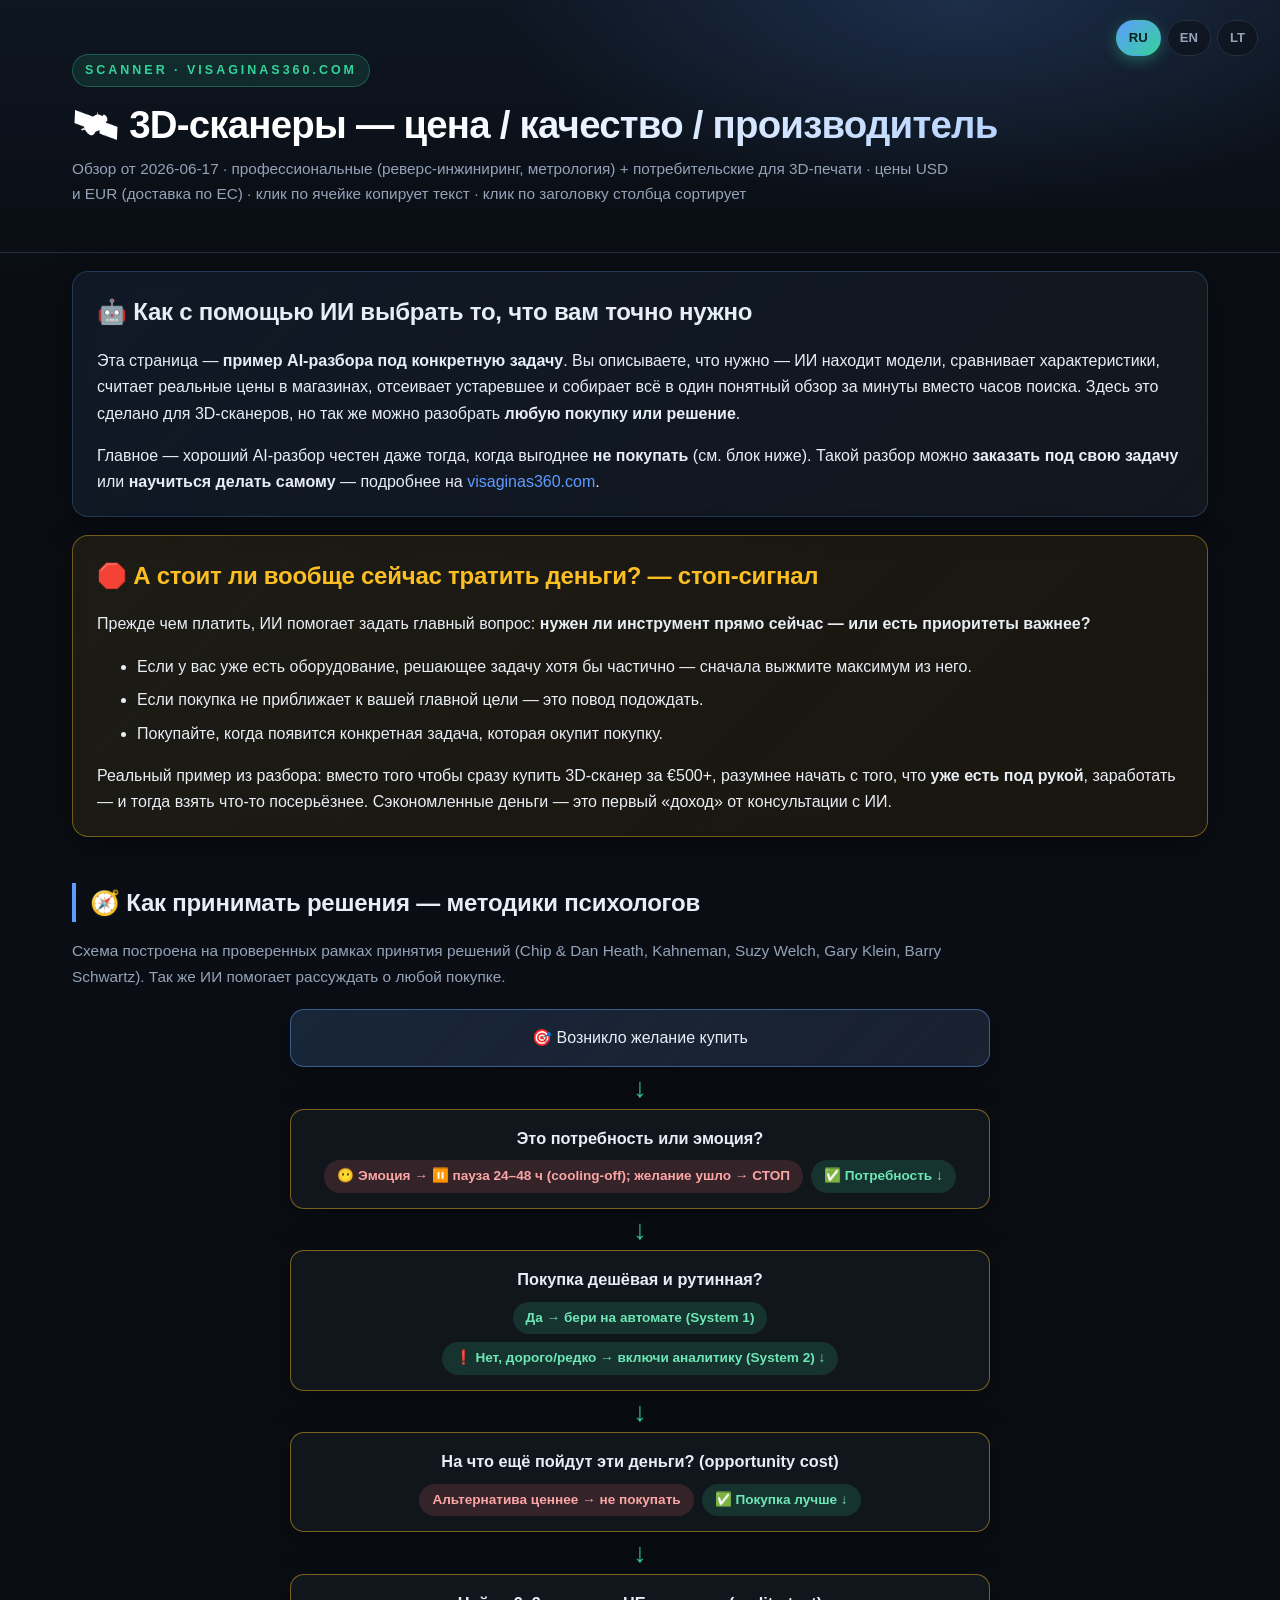
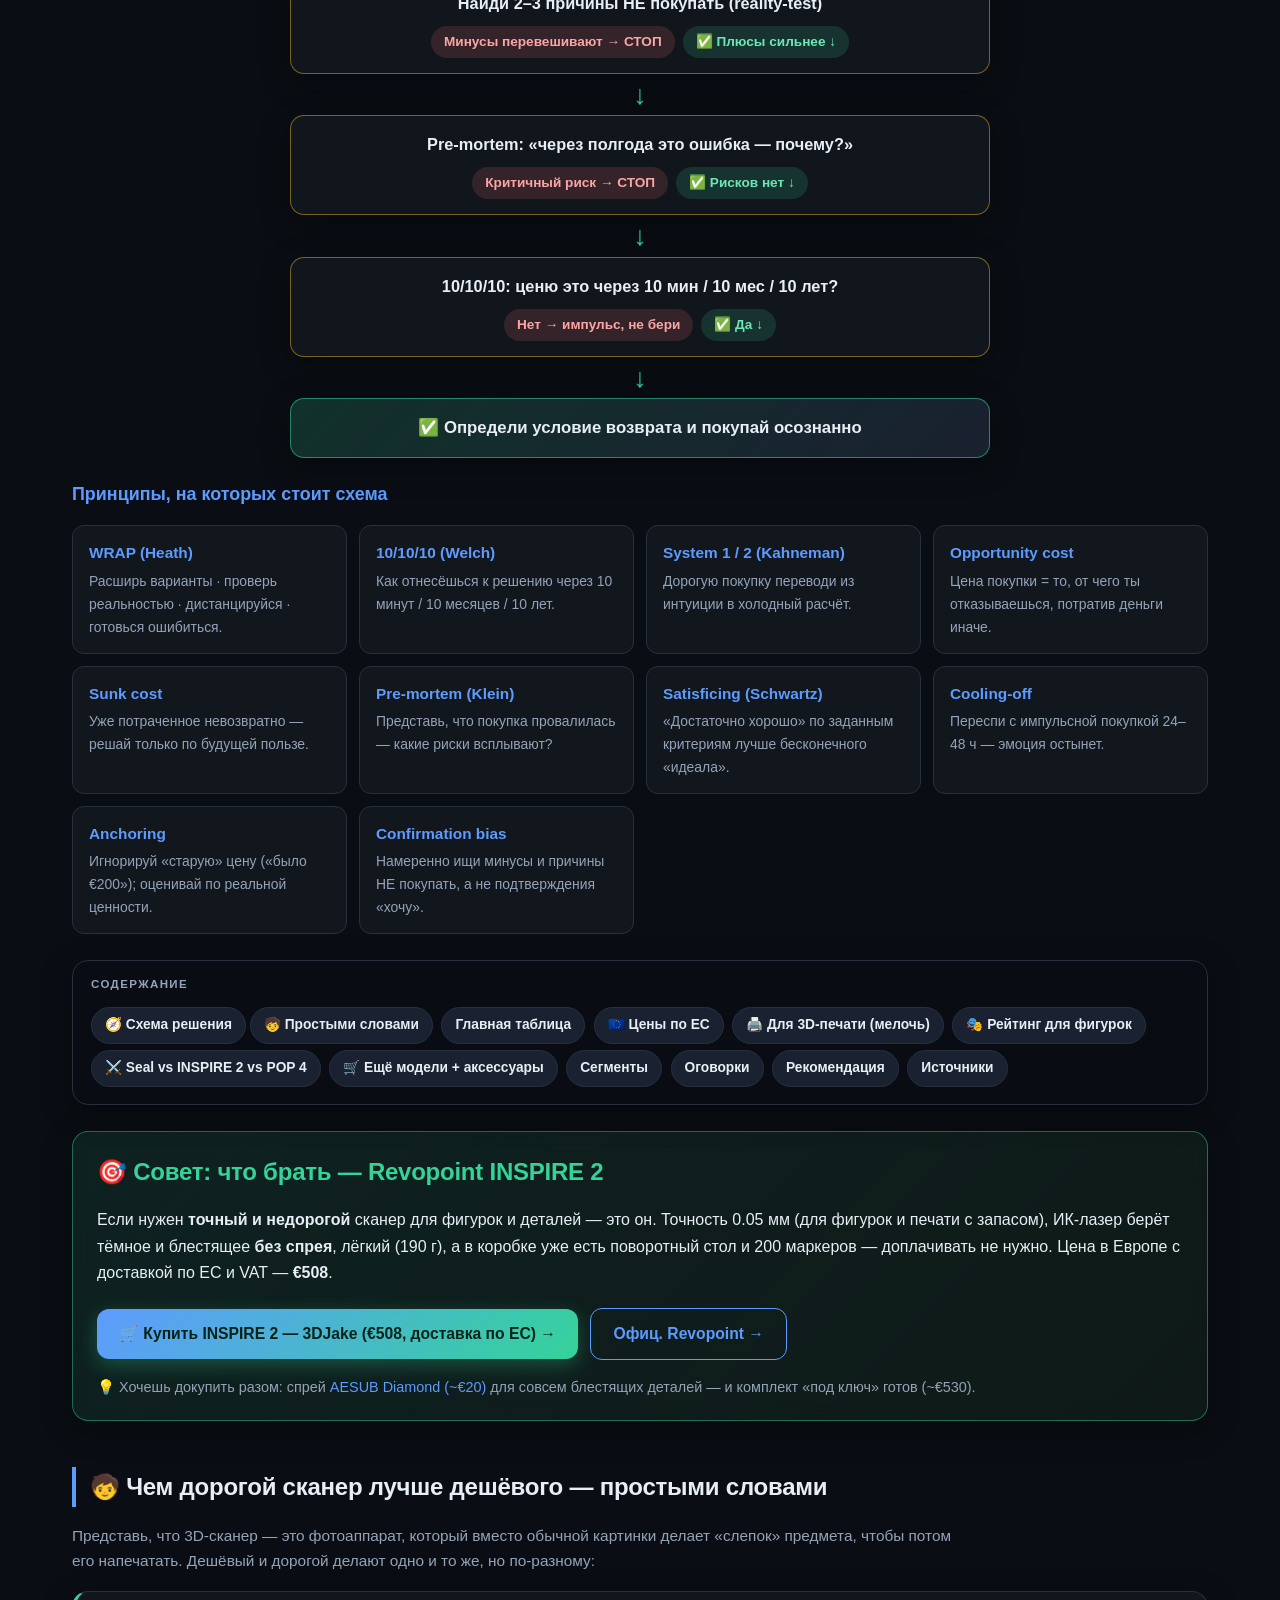
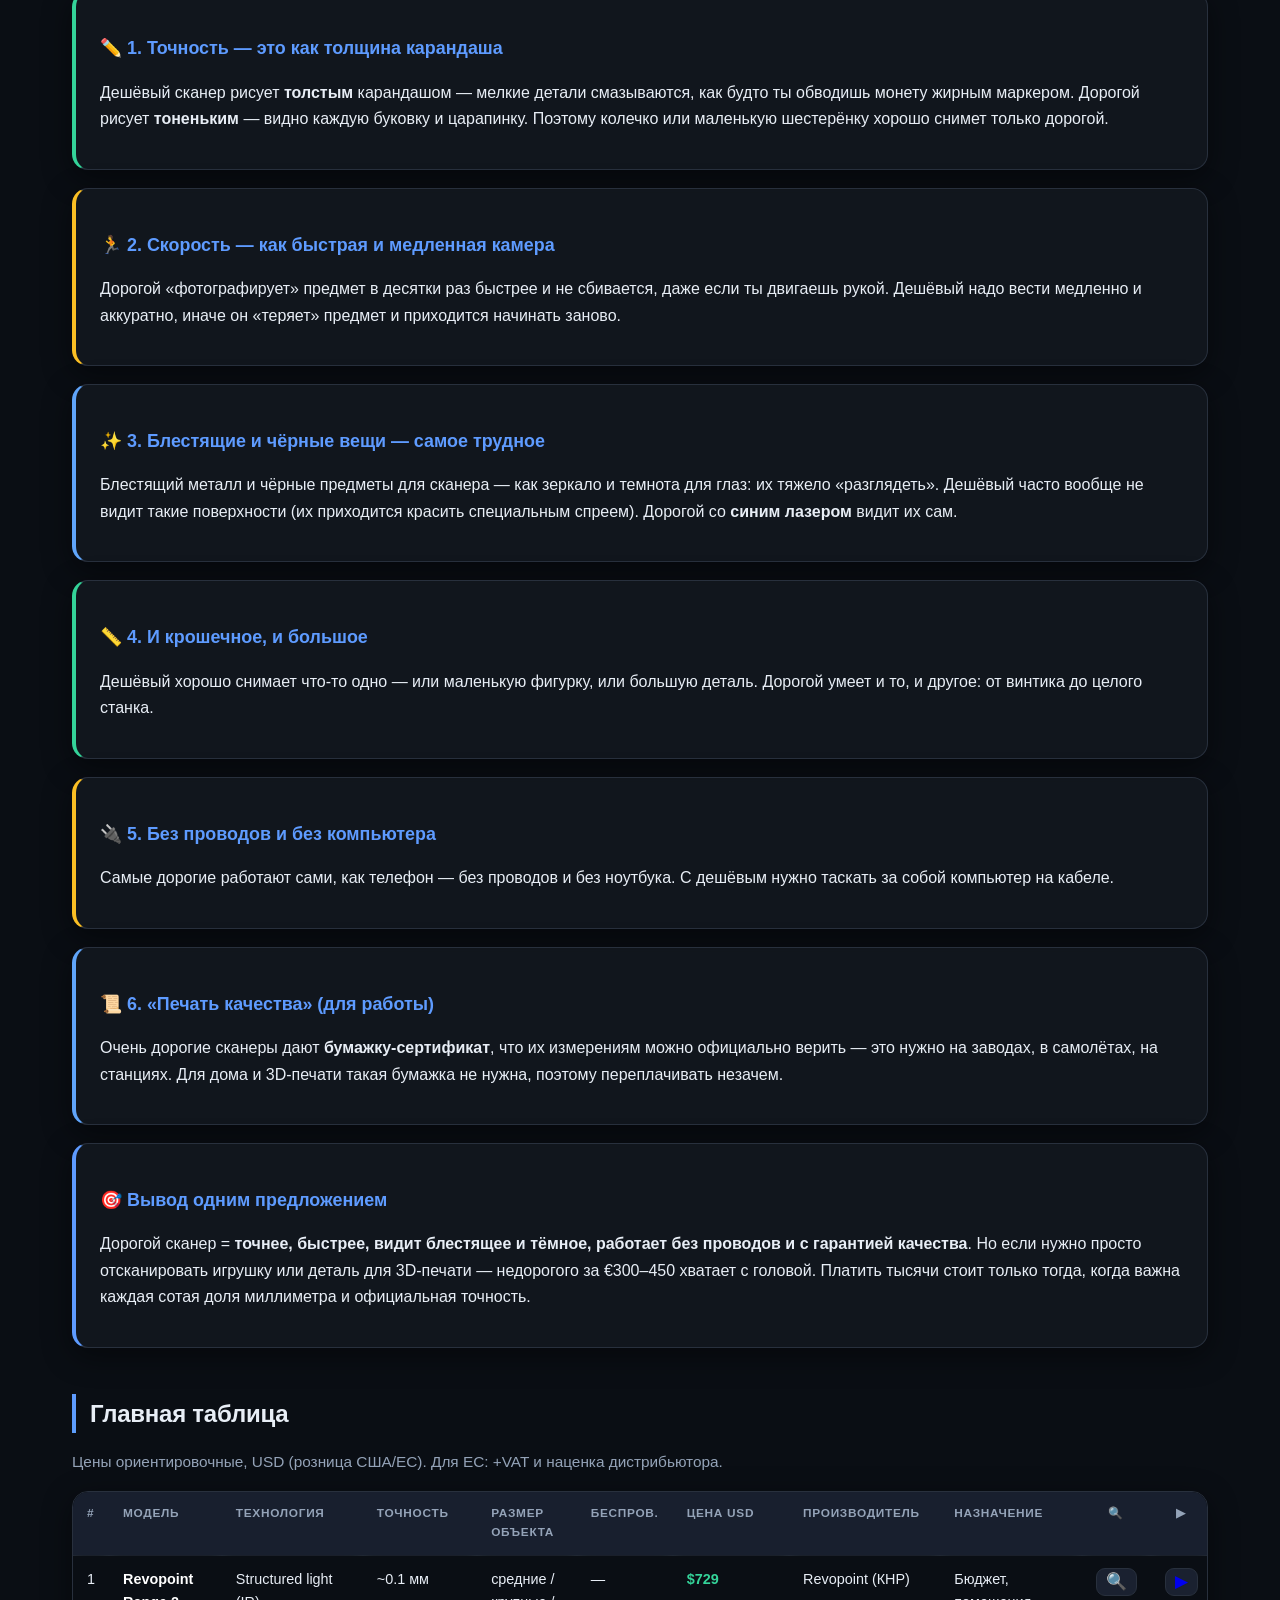
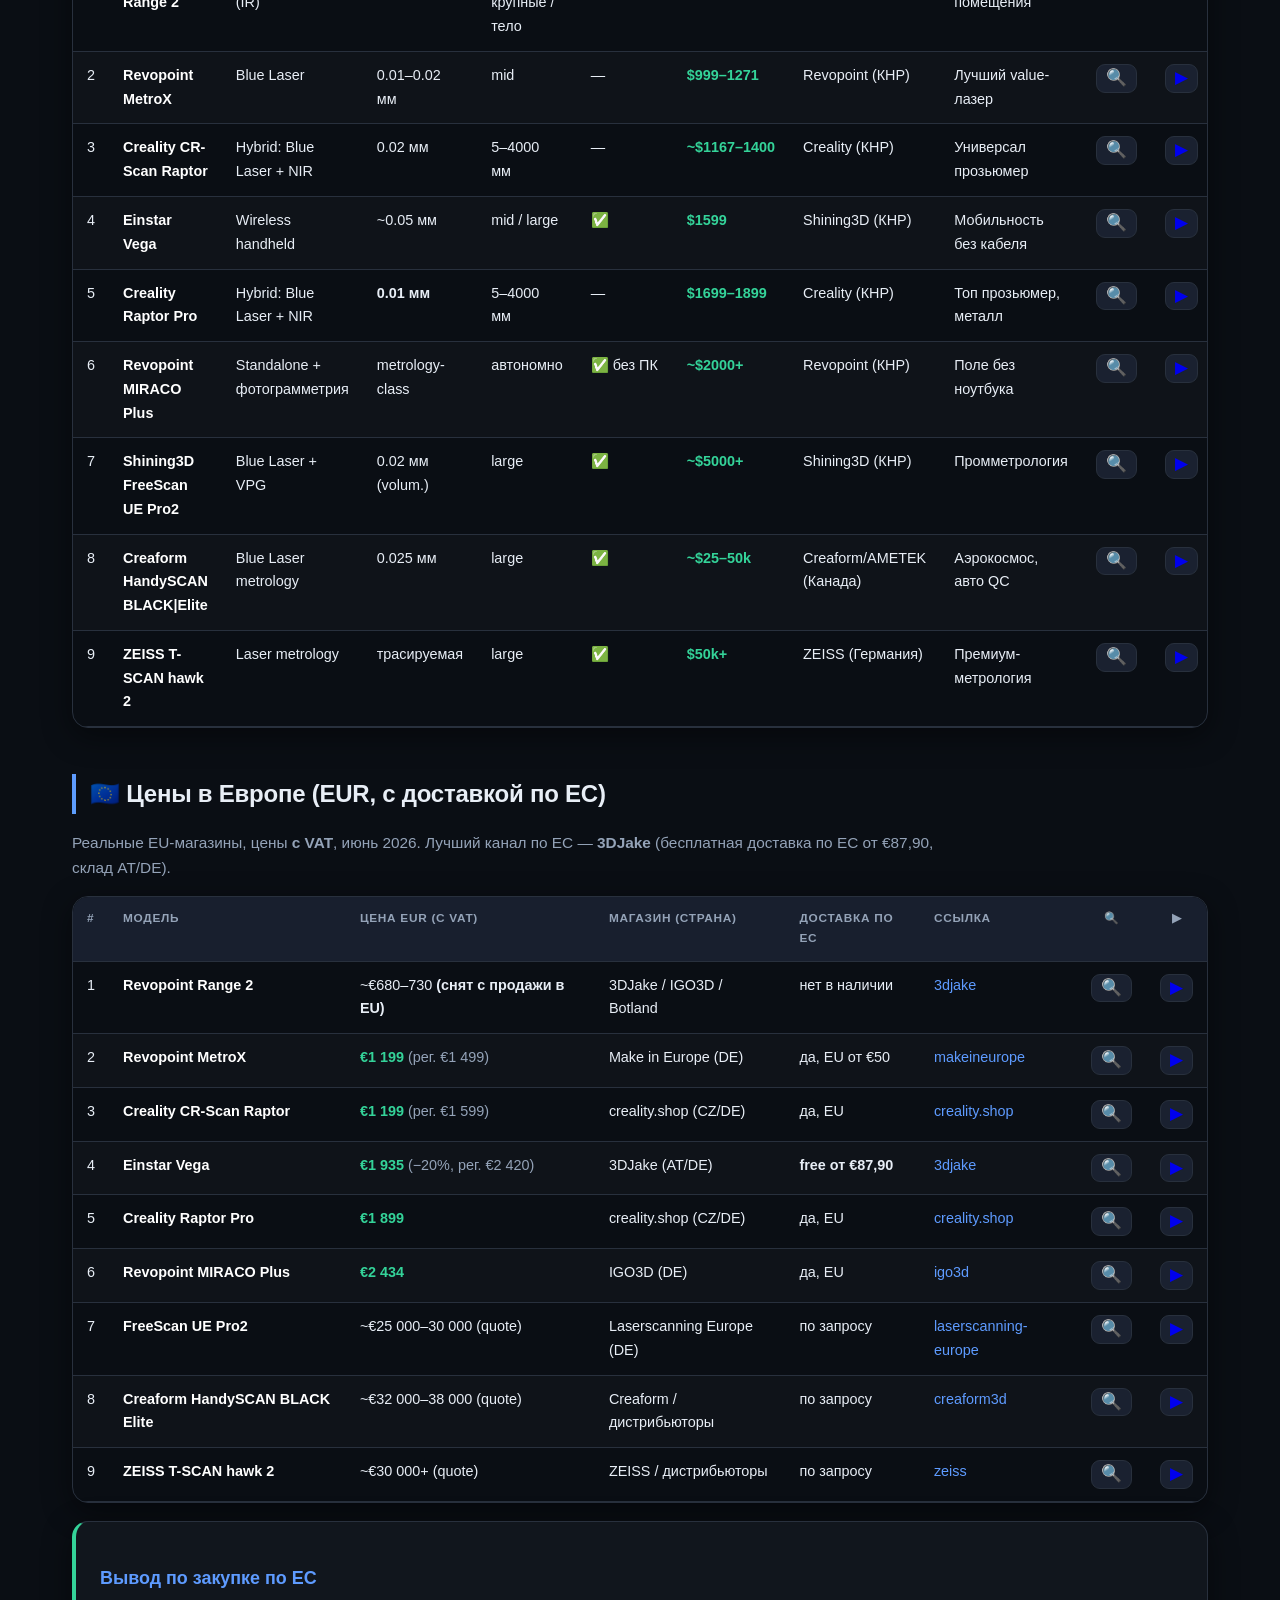
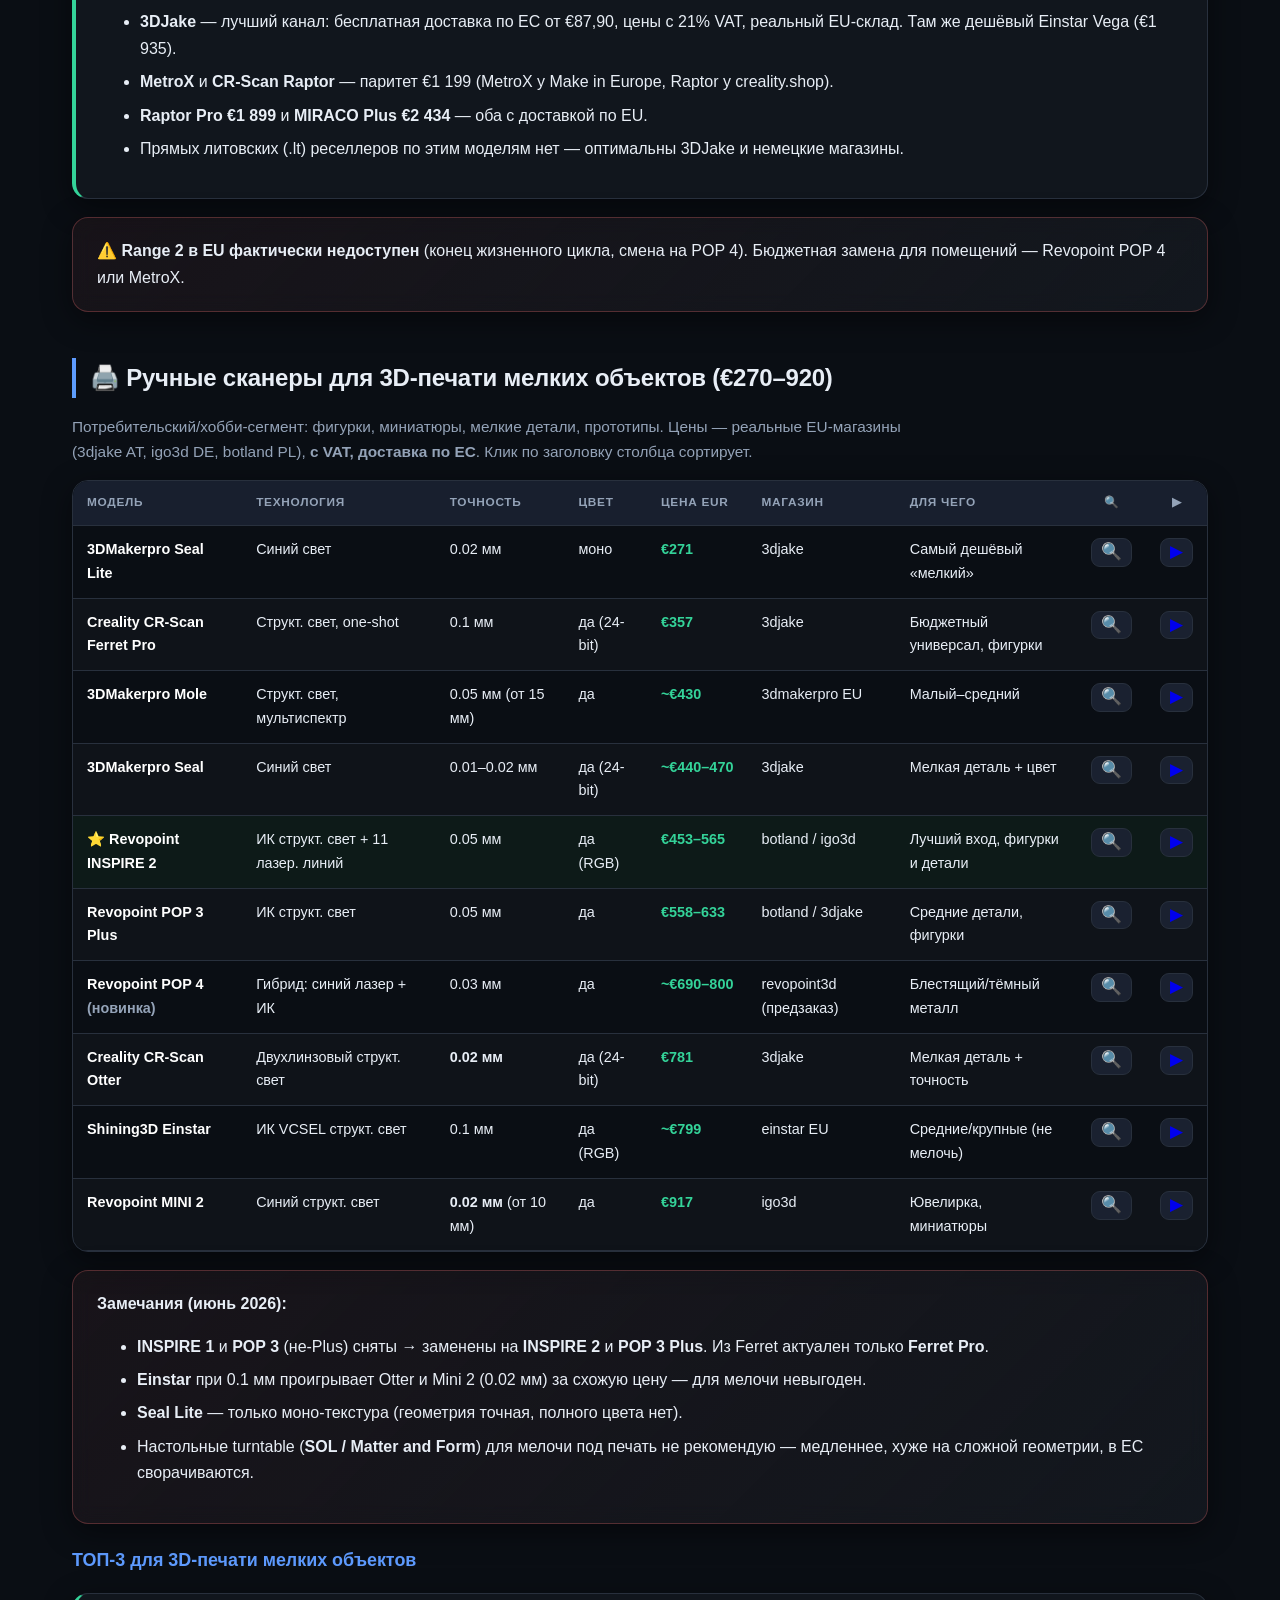
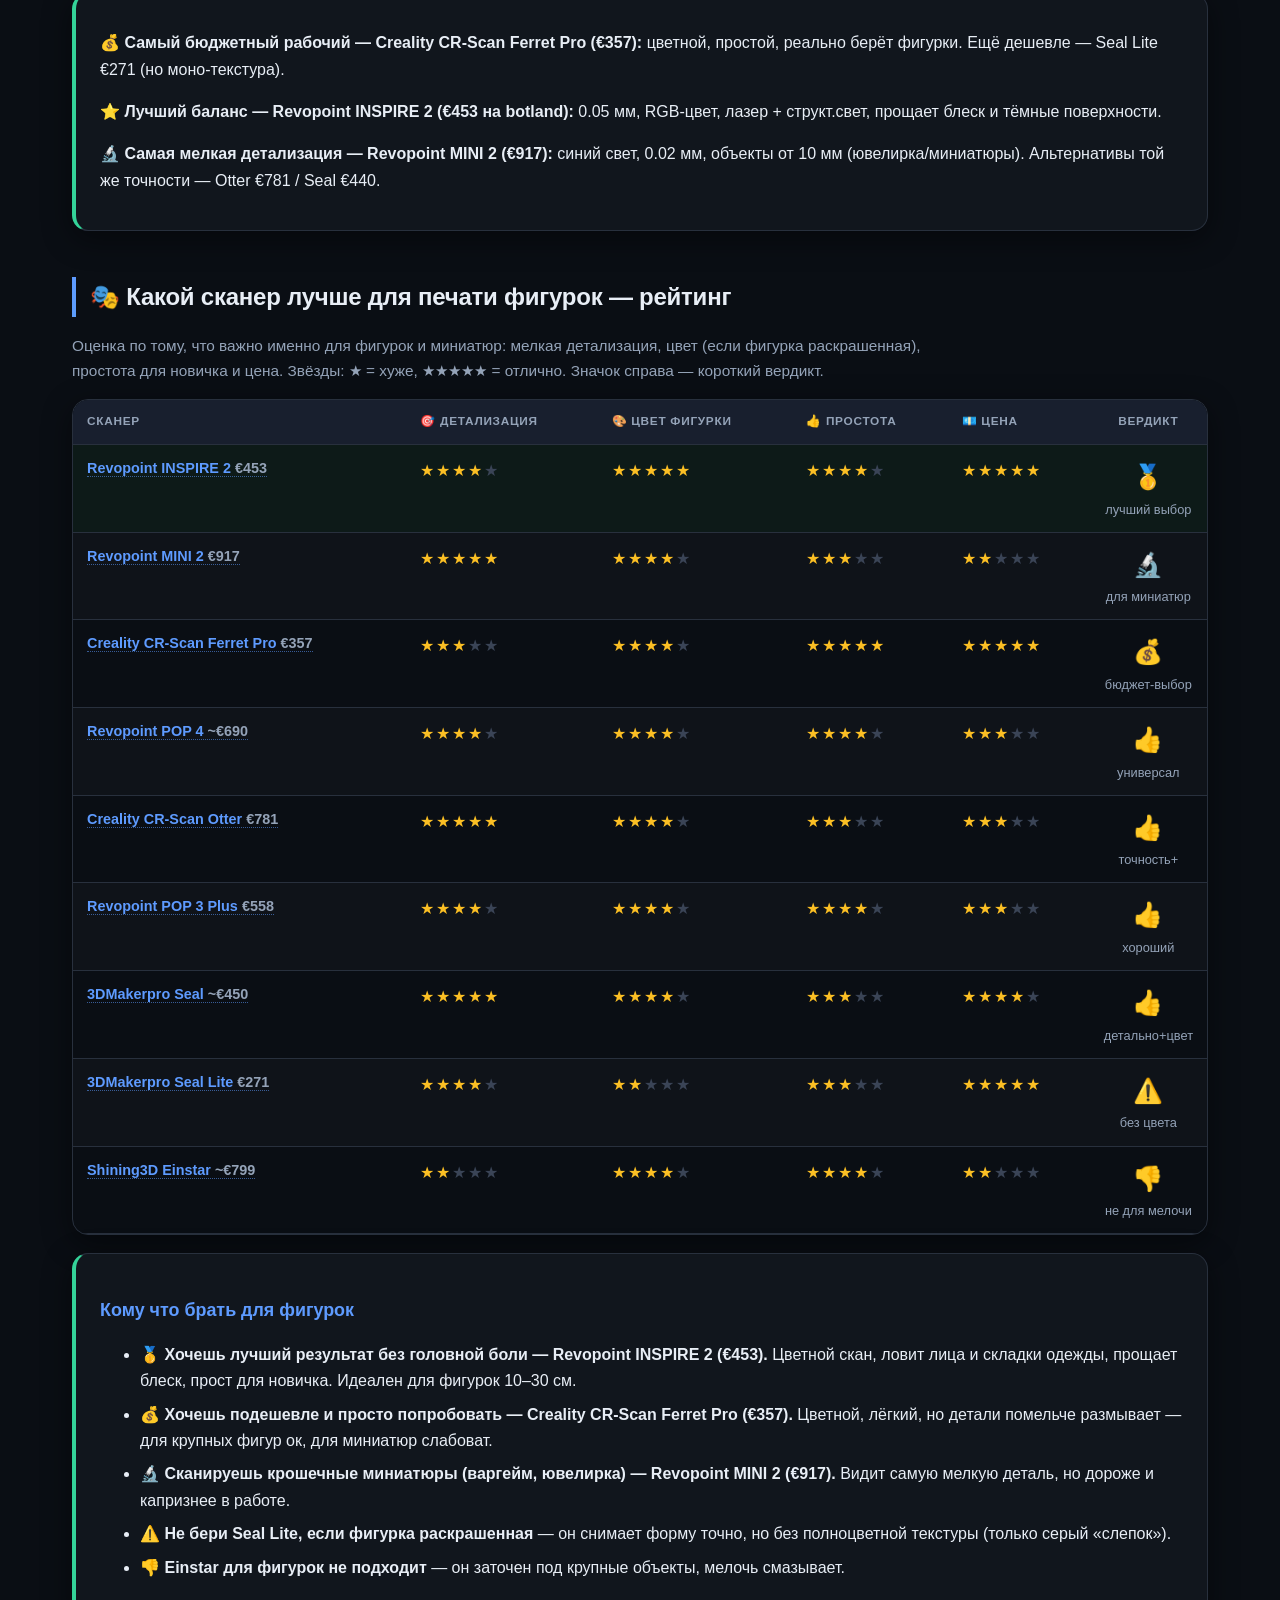
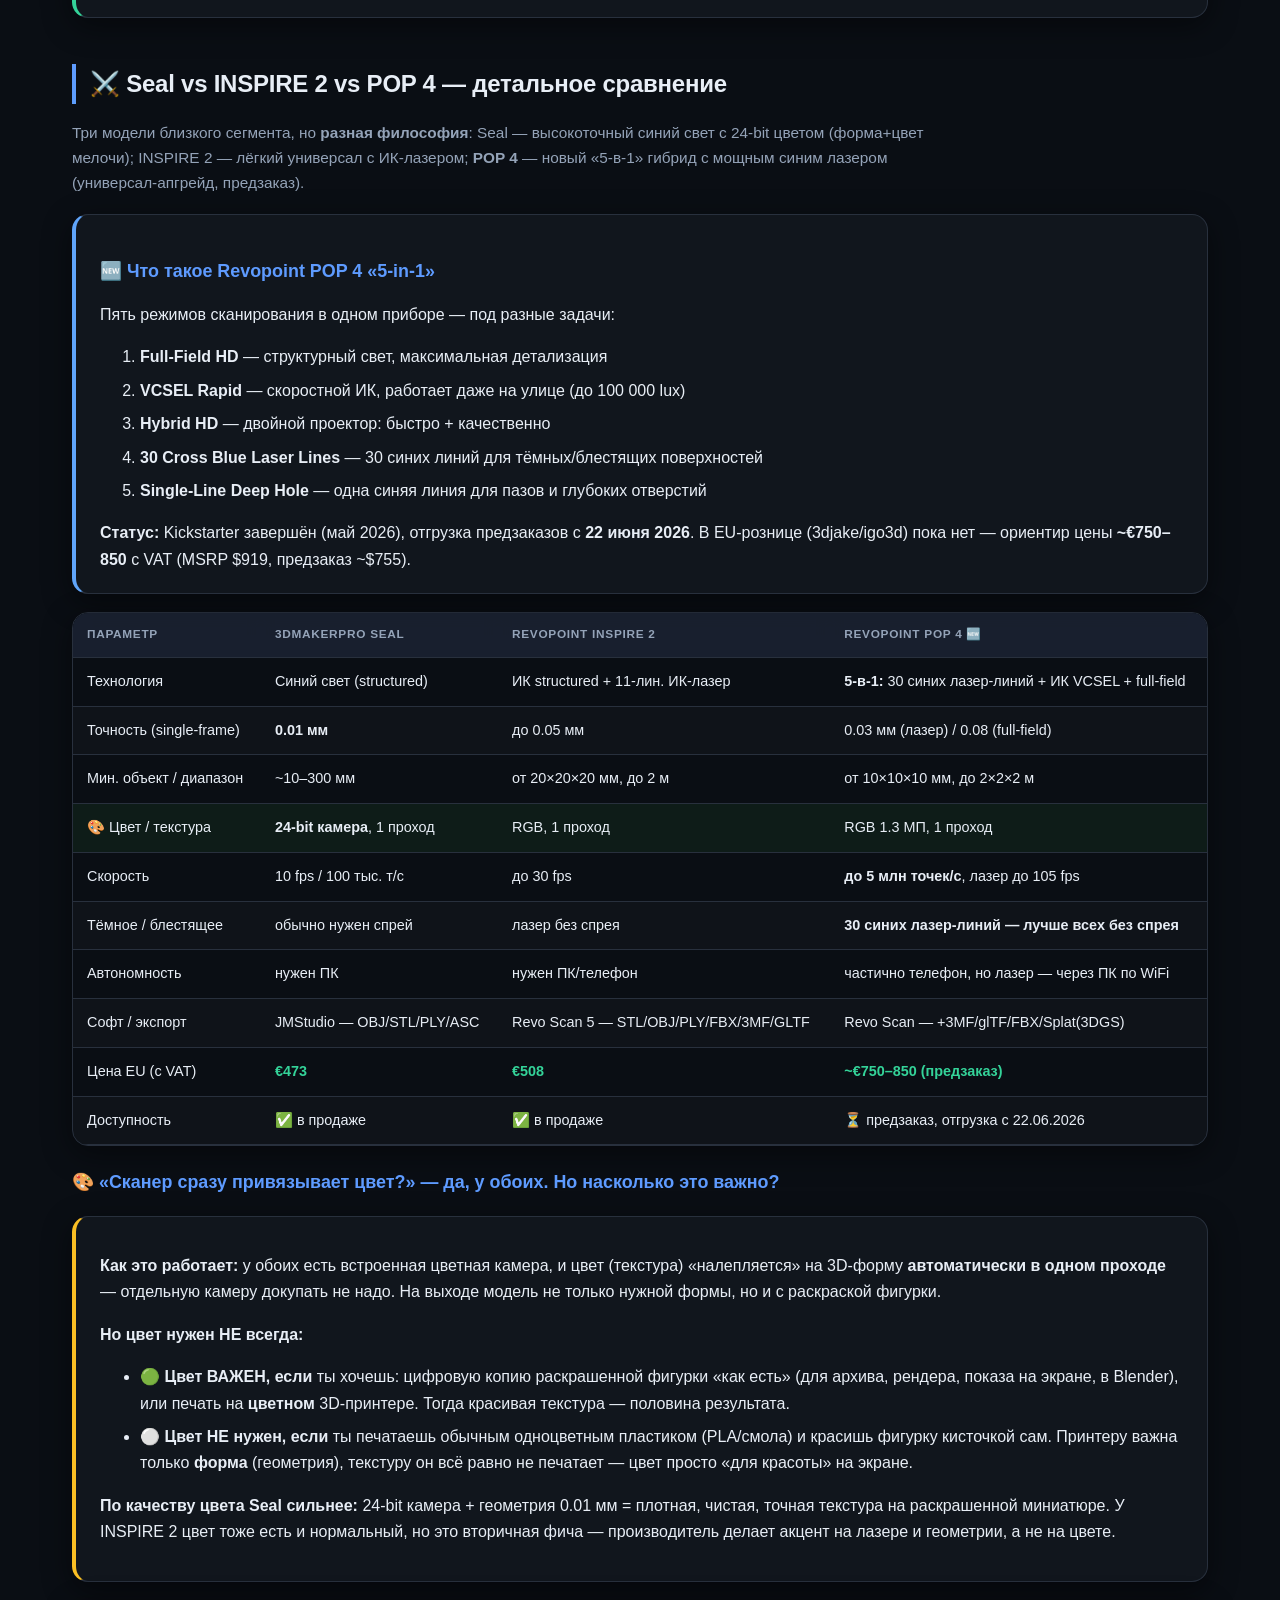
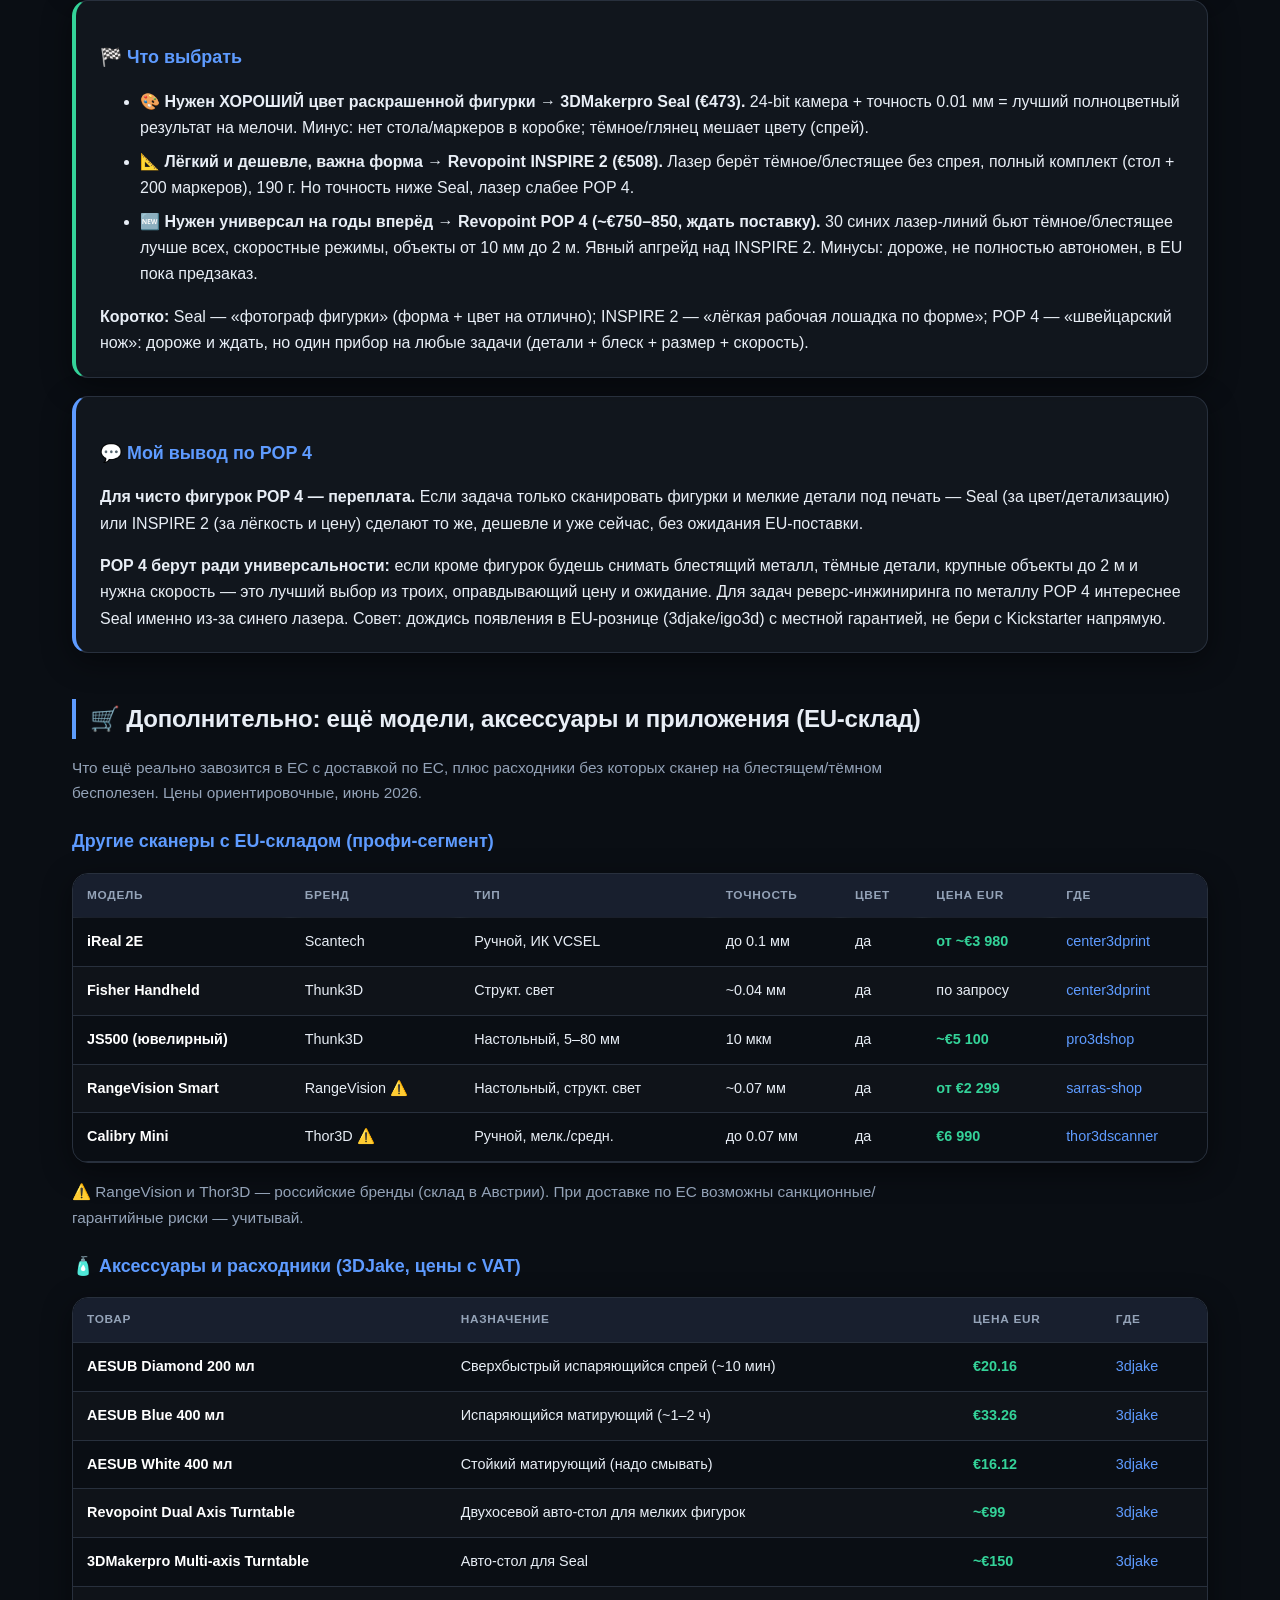
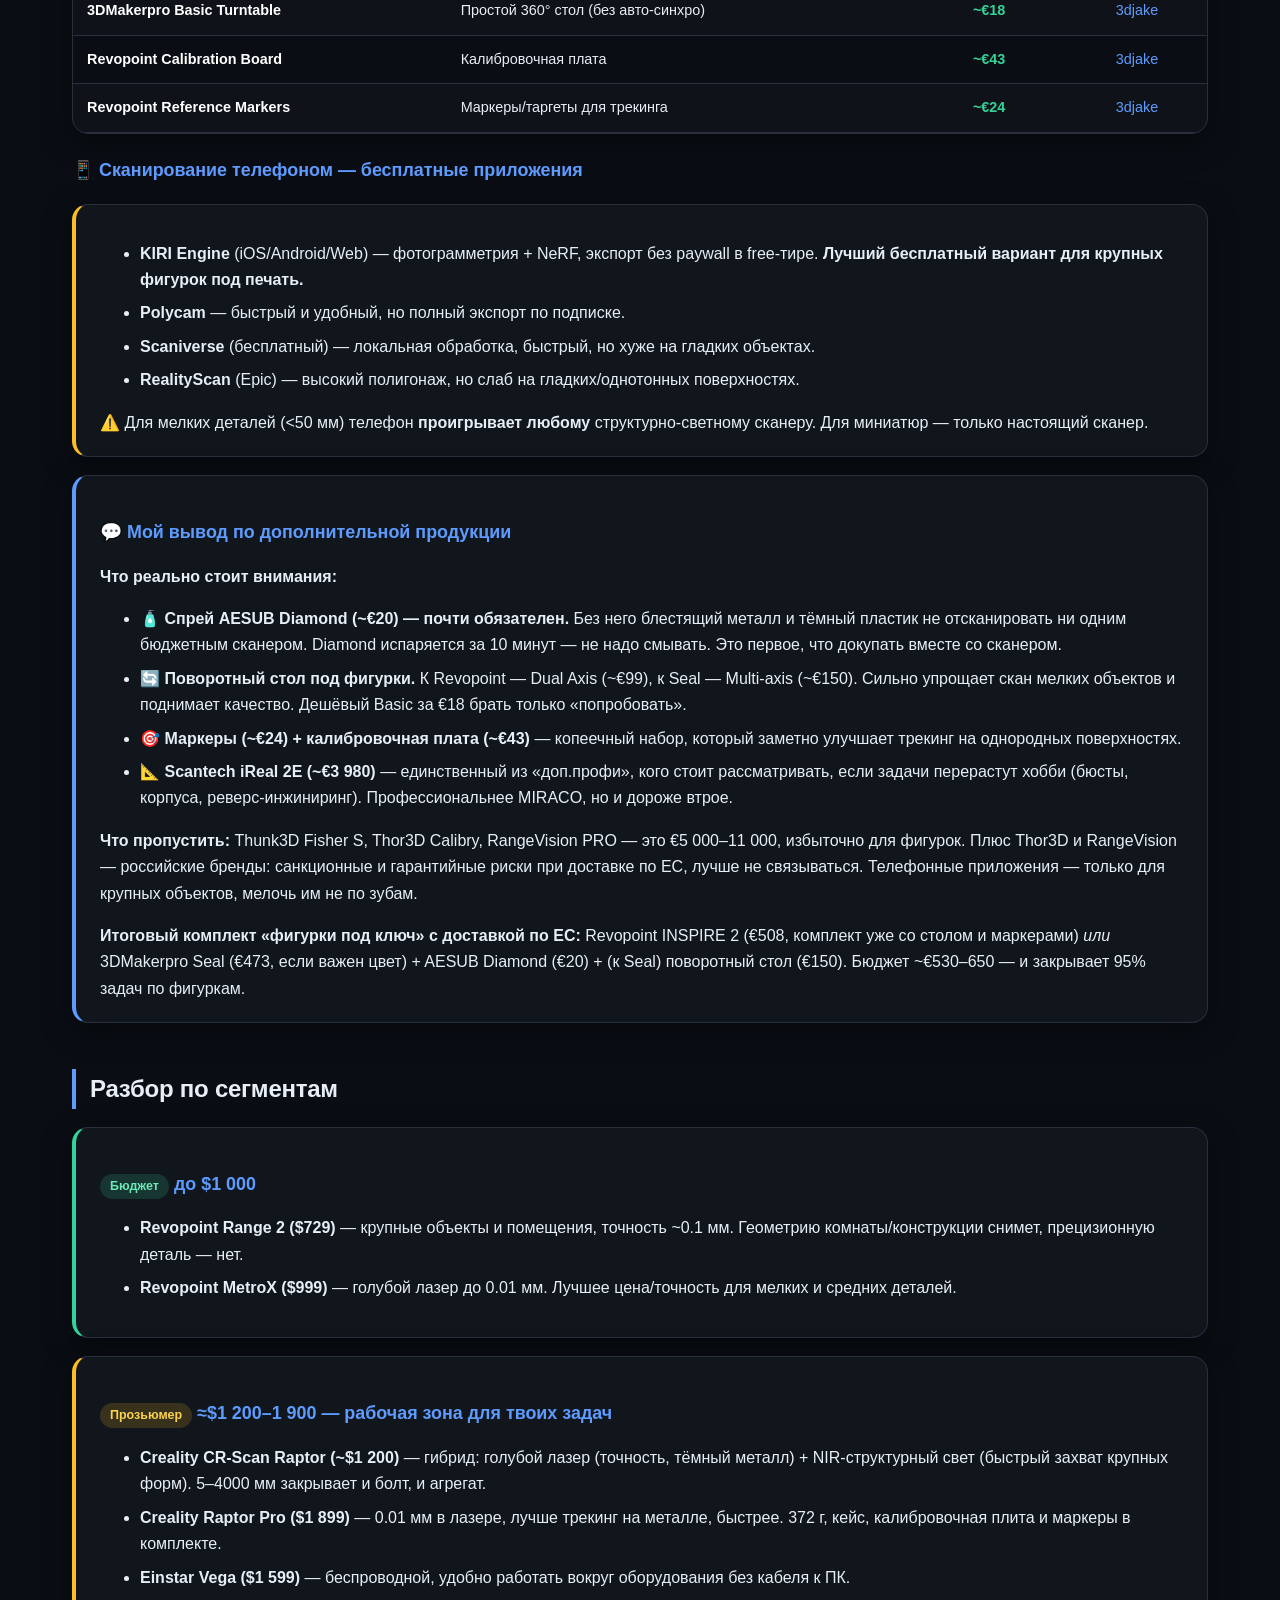
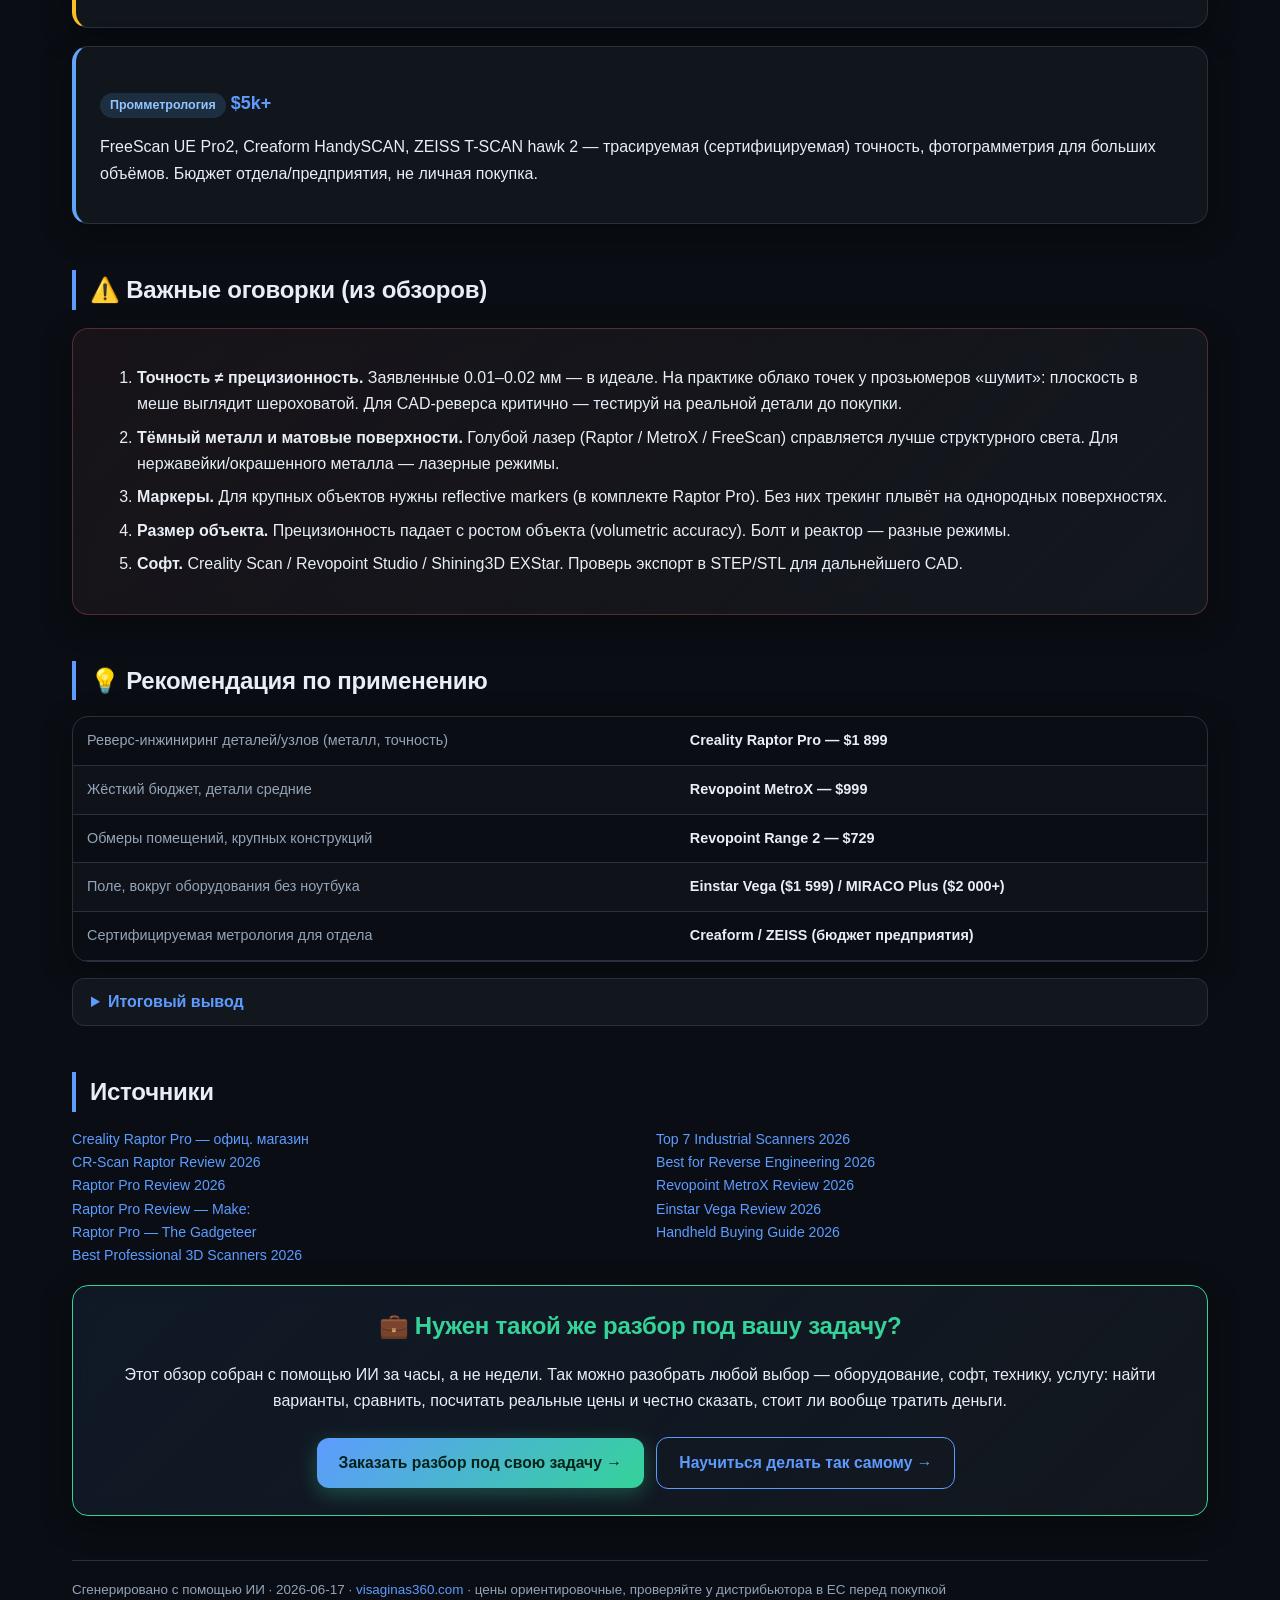
==== commit 911d78bc: "Add decision-making flowchart based on psychology frameworks (RU/EN/LT) Co-Authored-By: Claude Fable" ====
--- a/public/index.html
+++ b/public/index.html
@@ -54,9 +54,41 @@
   <p style="margin-bottom:0">Реальный пример из разбора: вместо того чтобы сразу купить 3D-сканер за €500+, разумнее начать с того, что <b>уже есть под рукой</b>, заработать — и тогда взять что-то посерьёзнее. Сэкономленные деньги — это первый «доход» от консультации с ИИ.</p>
 </div>
 
+<h2 id="flow">🧭 Как принимать решения — методики психологов</h2>
+<p class="sub">Схема построена на проверенных рамках принятия решений (Chip &amp; Dan Heath, Kahneman, Suzy Welch, Gary Klein, Barry Schwartz). Так же ИИ помогает рассуждать о любой покупке.</p>
+<div class="flow">
+  <div class="node node-start">🎯 Возникло желание купить</div>
+  <div class="arrow">↓</div>
+  <div class="node node-q"><b>Это потребность или эмоция?</b><div class="branches"><span class="br-stop">😶 Эмоция → ⏸️ пауза 24–48 ч (cooling-off); желание ушло → СТОП</span><span class="br-go">✅ Потребность ↓</span></div></div>
+  <div class="arrow">↓</div>
+  <div class="node node-q"><b>Покупка дешёвая и рутинная?</b><div class="branches"><span class="br-go">Да → бери на автомате (System 1)</span><span class="br-go">❗ Нет, дорого/редко → включи аналитику (System 2) ↓</span></div></div>
+  <div class="arrow">↓</div>
+  <div class="node node-q"><b>На что ещё пойдут эти деньги? (opportunity cost)</b><div class="branches"><span class="br-stop">Альтернатива ценнее → не покупать</span><span class="br-go">✅ Покупка лучше ↓</span></div></div>
+  <div class="arrow">↓</div>
+  <div class="node node-q"><b>Найди 2–3 причины НЕ покупать (reality-test)</b><div class="branches"><span class="br-stop">Минусы перевешивают → СТОП</span><span class="br-go">✅ Плюсы сильнее ↓</span></div></div>
+  <div class="arrow">↓</div>
+  <div class="node node-q"><b>Pre-mortem: «через полгода это ошибка — почему?»</b><div class="branches"><span class="br-stop">Критичный риск → СТОП</span><span class="br-go">✅ Рисков нет ↓</span></div></div>
+  <div class="arrow">↓</div>
+  <div class="node node-q"><b>10/10/10: ценю это через 10 мин / 10 мес / 10 лет?</b><div class="branches"><span class="br-stop">Нет → импульс, не бери</span><span class="br-go">✅ Да ↓</span></div></div>
+  <div class="arrow">↓</div>
+  <div class="node node-go">✅ Определи условие возврата и покупай осознанно</div>
+</div>
+<h3>Принципы, на которых стоит схема</h3>
+<div class="principles">
+  <div class="p"><b>WRAP (Heath)</b><span>Расширь варианты · проверь реальностью · дистанцируйся · готовься ошибиться.</span></div>
+  <div class="p"><b>10/10/10 (Welch)</b><span>Как отнесёшься к решению через 10 минут / 10 месяцев / 10 лет.</span></div>
+  <div class="p"><b>System 1 / 2 (Kahneman)</b><span>Дорогую покупку переводи из интуиции в холодный расчёт.</span></div>
+  <div class="p"><b>Opportunity cost</b><span>Цена покупки = то, от чего ты отказываешься, потратив деньги иначе.</span></div>
+  <div class="p"><b>Sunk cost</b><span>Уже потраченное невозвратно — решай только по будущей пользе.</span></div>
+  <div class="p"><b>Pre-mortem (Klein)</b><span>Представь, что покупка провалилась — какие риски всплывают?</span></div>
+  <div class="p"><b>Satisficing (Schwartz)</b><span>«Достаточно хорошо» по заданным критериям лучше бесконечного «идеала».</span></div>
+  <div class="p"><b>Cooling-off</b><span>Переспи с импульсной покупкой 24–48 ч — эмоция остынет.</span></div>
+  <div class="p"><b>Anchoring</b><span>Игнорируй «старую» цену («было €200»); оценивай по реальной ценности.</span></div>
+  <div class="p"><b>Confirmation bias</b><span>Намеренно ищи минусы и причины НЕ покупать, а не подтверждения «хочу».</span></div>
+</div>
 <nav class="toc">
   <strong>Содержание</strong>
-  <a href="#kids">🧒 Простыми словами</a>
+  <a href="#flow">🧭 Схема решения</a><a href="#kids">🧒 Простыми словами</a>
   <a href="#main">Главная таблица</a>
   <a href="#eu">🇪🇺 Цены по ЕС</a>
   <a href="#print">🖨️ Для 3D-печати (мелочь)</a>
--- a/public/style.css
+++ b/public/style.css
@@ -172,6 +172,29 @@
   opacity:0;transition:opacity .25s;pointer-events:none;z-index:99;box-shadow:var(--shadow)}
 .copyhint.show{opacity:1}
 
+/* ---- decision flowchart ---- */
+.flow{display:flex;flex-direction:column;align-items:center;margin:20px 0}
+.flow .node{width:100%;max-width:700px;border-radius:14px;padding:15px 20px;text-align:center;
+  border:1px solid var(--border);background:var(--panel);box-shadow:var(--shadow);animation:fadeUp .5s ease both}
+.flow .node b{display:block;margin-bottom:9px;font-size:1.02rem}
+.flow .node-start{background:linear-gradient(135deg,rgba(96,165,250,.16),var(--panel2));border-color:rgba(96,165,250,.45)}
+.flow .node-q{border-color:rgba(251,191,36,.45)}
+.flow .node-ai{background:linear-gradient(135deg,rgba(94,155,255,.15),var(--panel2));border-color:rgba(94,155,255,.45)}
+.flow .node-go{background:linear-gradient(135deg,rgba(52,211,153,.18),var(--panel2));border-color:rgba(52,211,153,.55);font-weight:750;font-size:1.05rem}
+.flow .arrow{font-size:1.7rem;color:var(--accent2);line-height:1;margin:7px 0}
+.flow .branches{display:flex;flex-wrap:wrap;gap:8px;justify-content:center}
+.flow .branches span{font-size:.85rem;padding:5px 13px;border-radius:30px;font-weight:600}
+.flow .br-stop{background:rgba(248,113,113,.15);color:#fca5a5}
+.flow .br-go{background:rgba(52,211,153,.15);color:#6ee7b7}
+@media(max-width:680px){.flow .branches{flex-direction:column;gap:6px}}
+
+/* ---- principles grid ---- */
+.principles{display:grid;grid-template-columns:repeat(auto-fit,minmax(250px,1fr));gap:12px;margin:16px 0}
+.principles .p{background:var(--panel);border:1px solid var(--border);border-radius:12px;padding:14px 16px;transition:.18s}
+.principles .p:hover{border-color:var(--accent);transform:translateY(-2px)}
+.principles .p b{color:var(--accent);display:block;margin-bottom:4px;font-size:.96rem}
+.principles .p span{font-size:.87rem;color:var(--muted);display:block}
+
 /* ---- mobile ---- */
 @media(max-width:680px){
   h1{font-size:1.7rem}
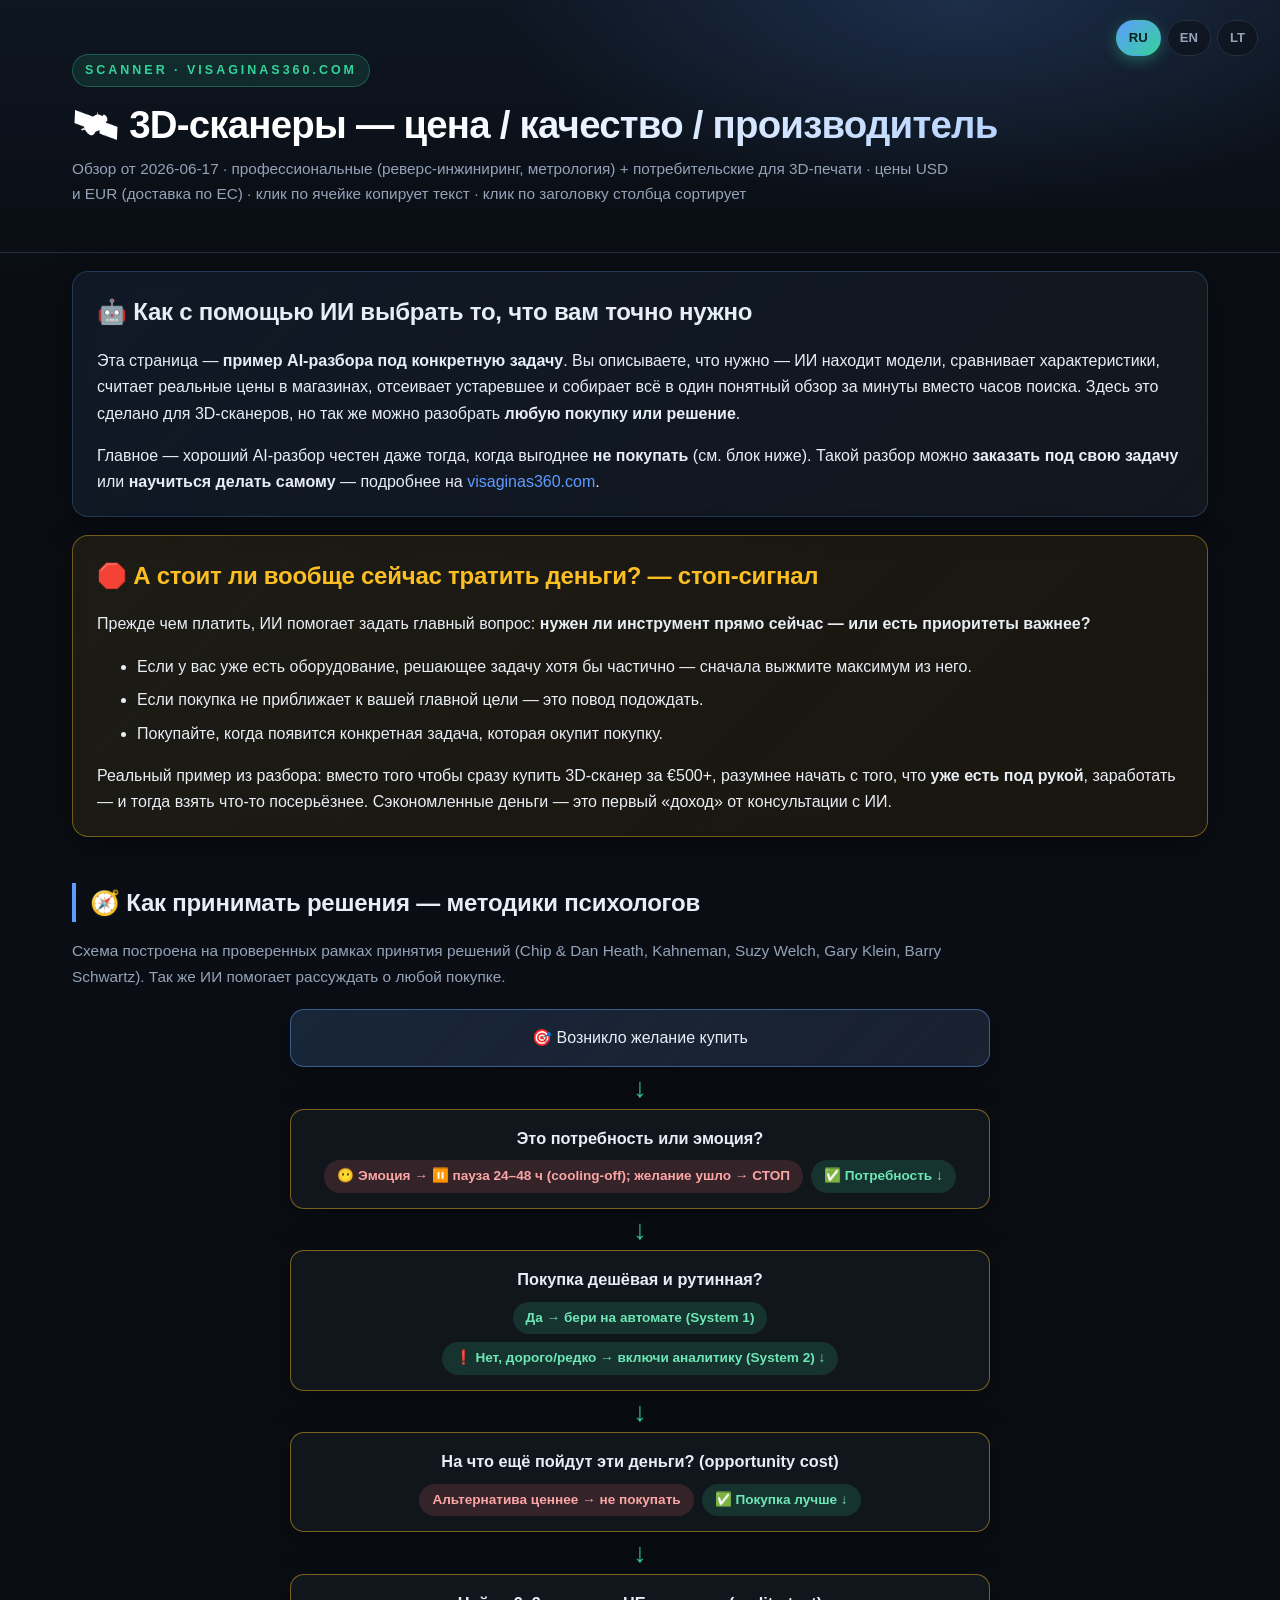
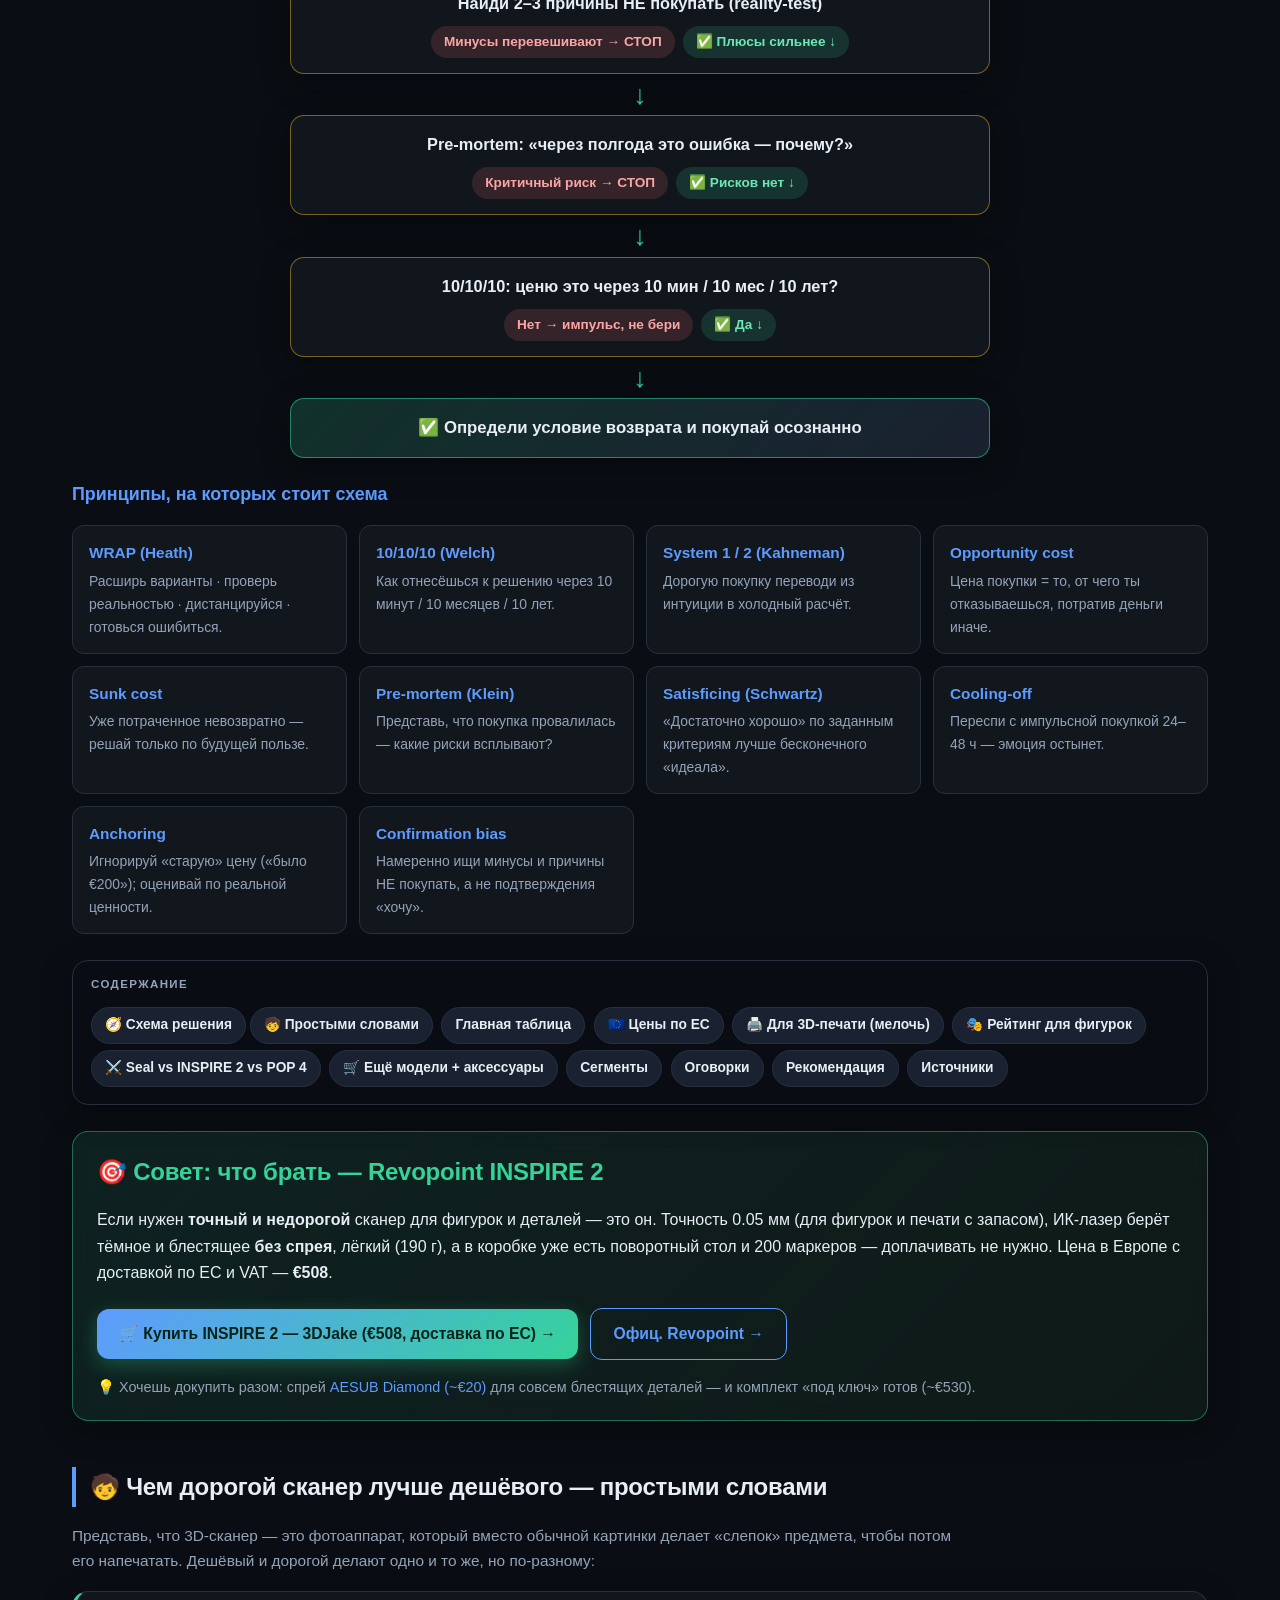
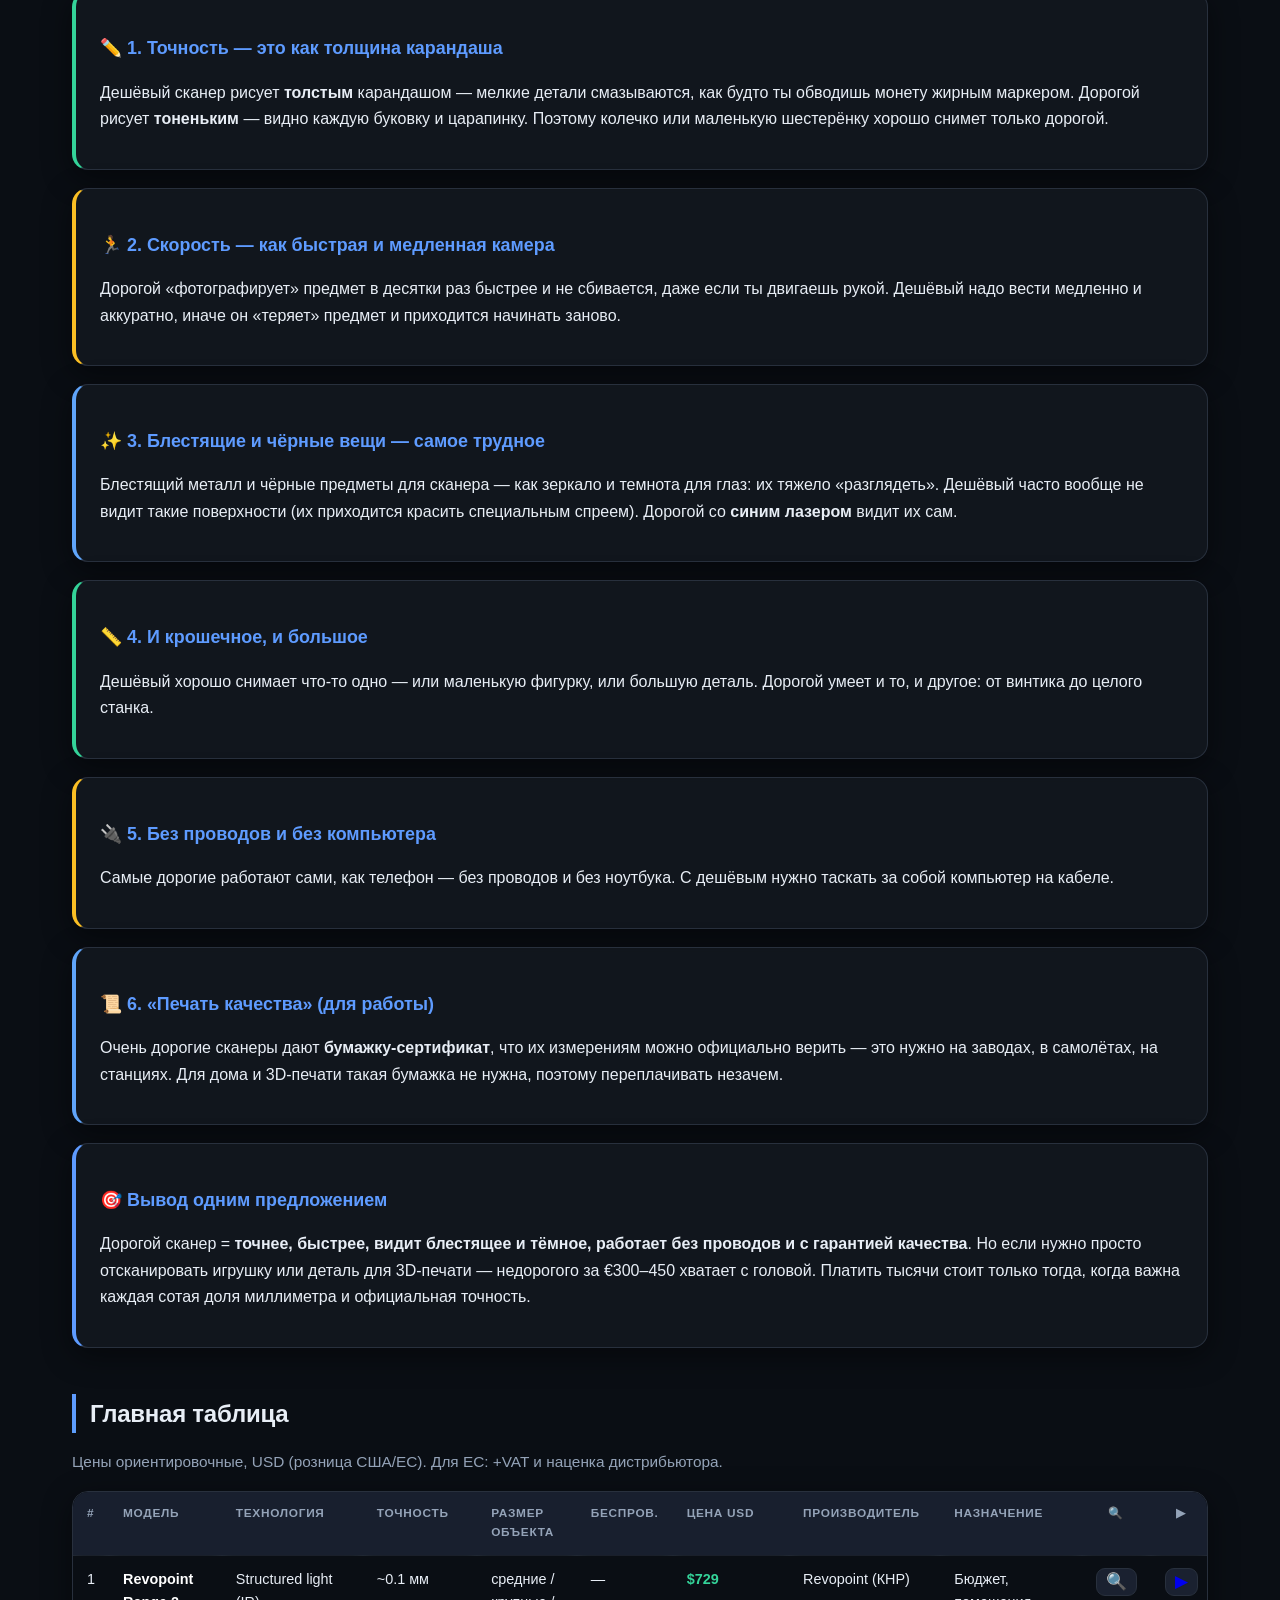
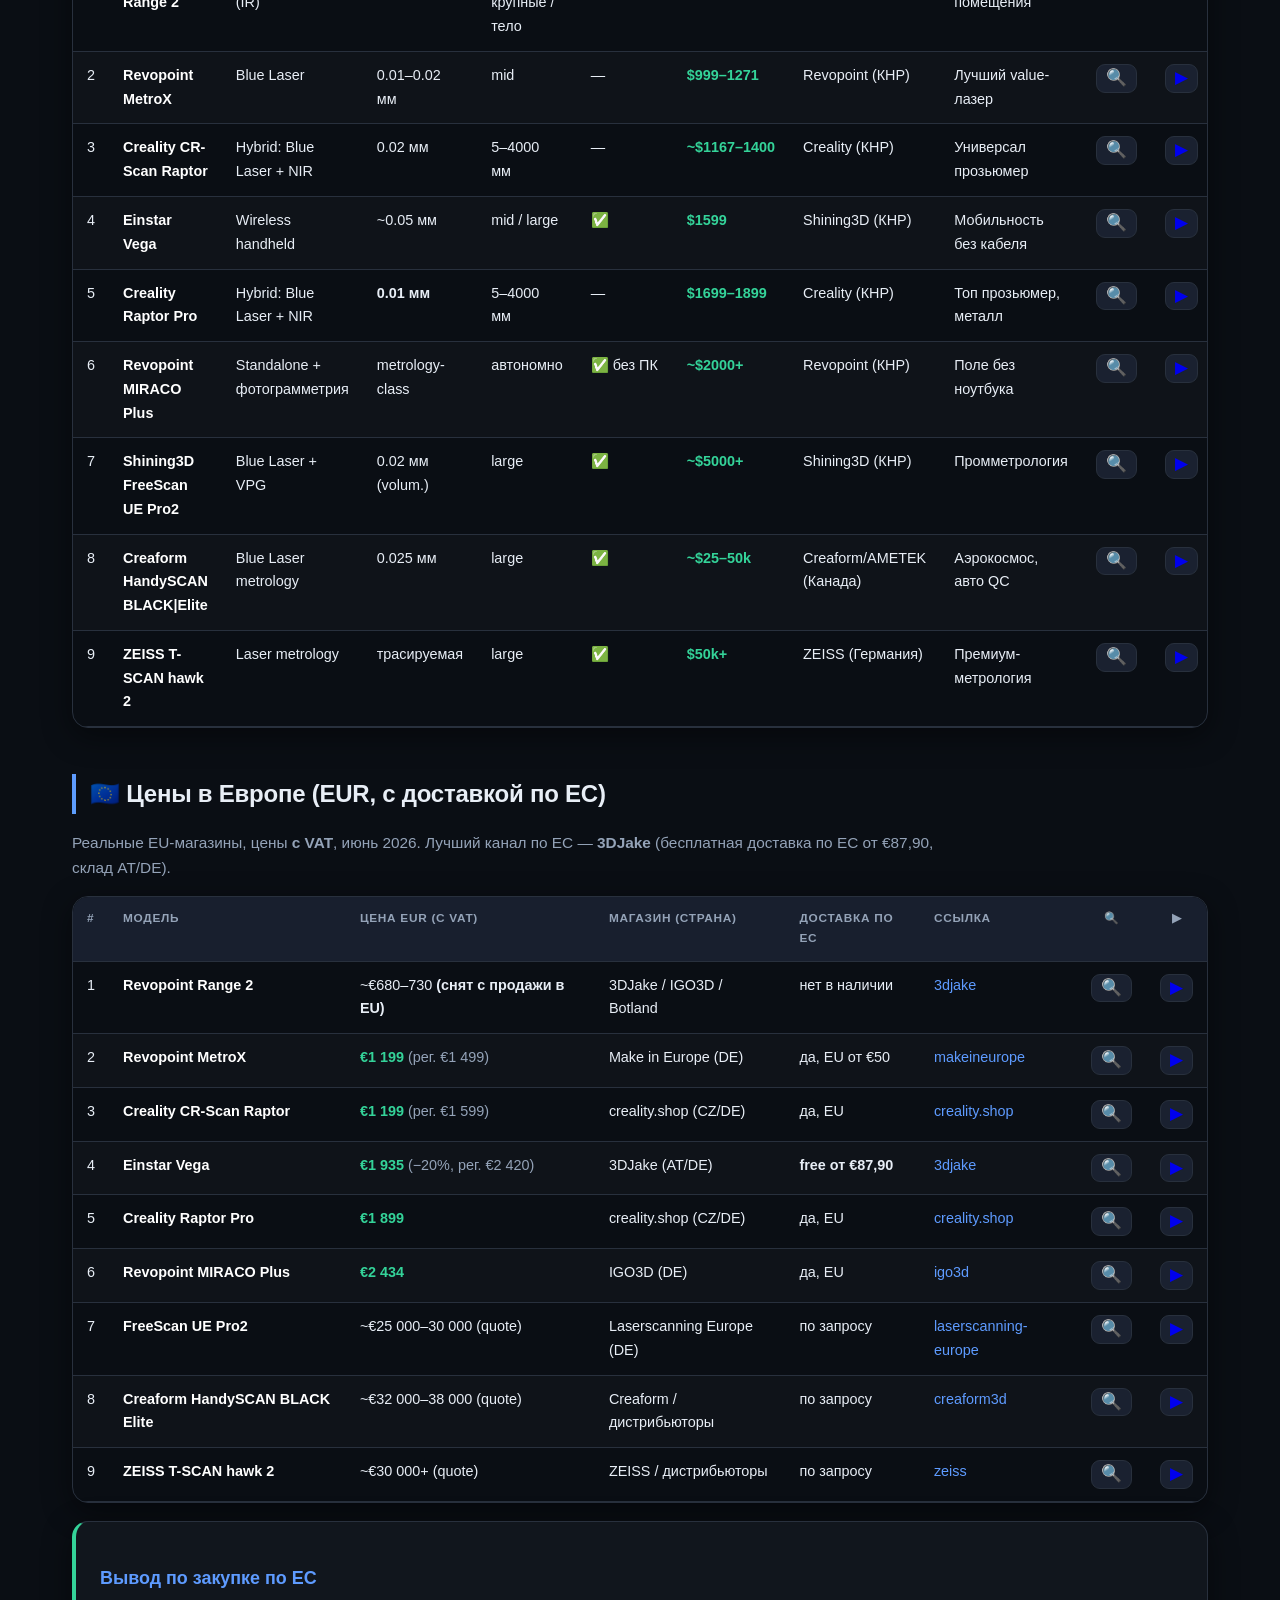
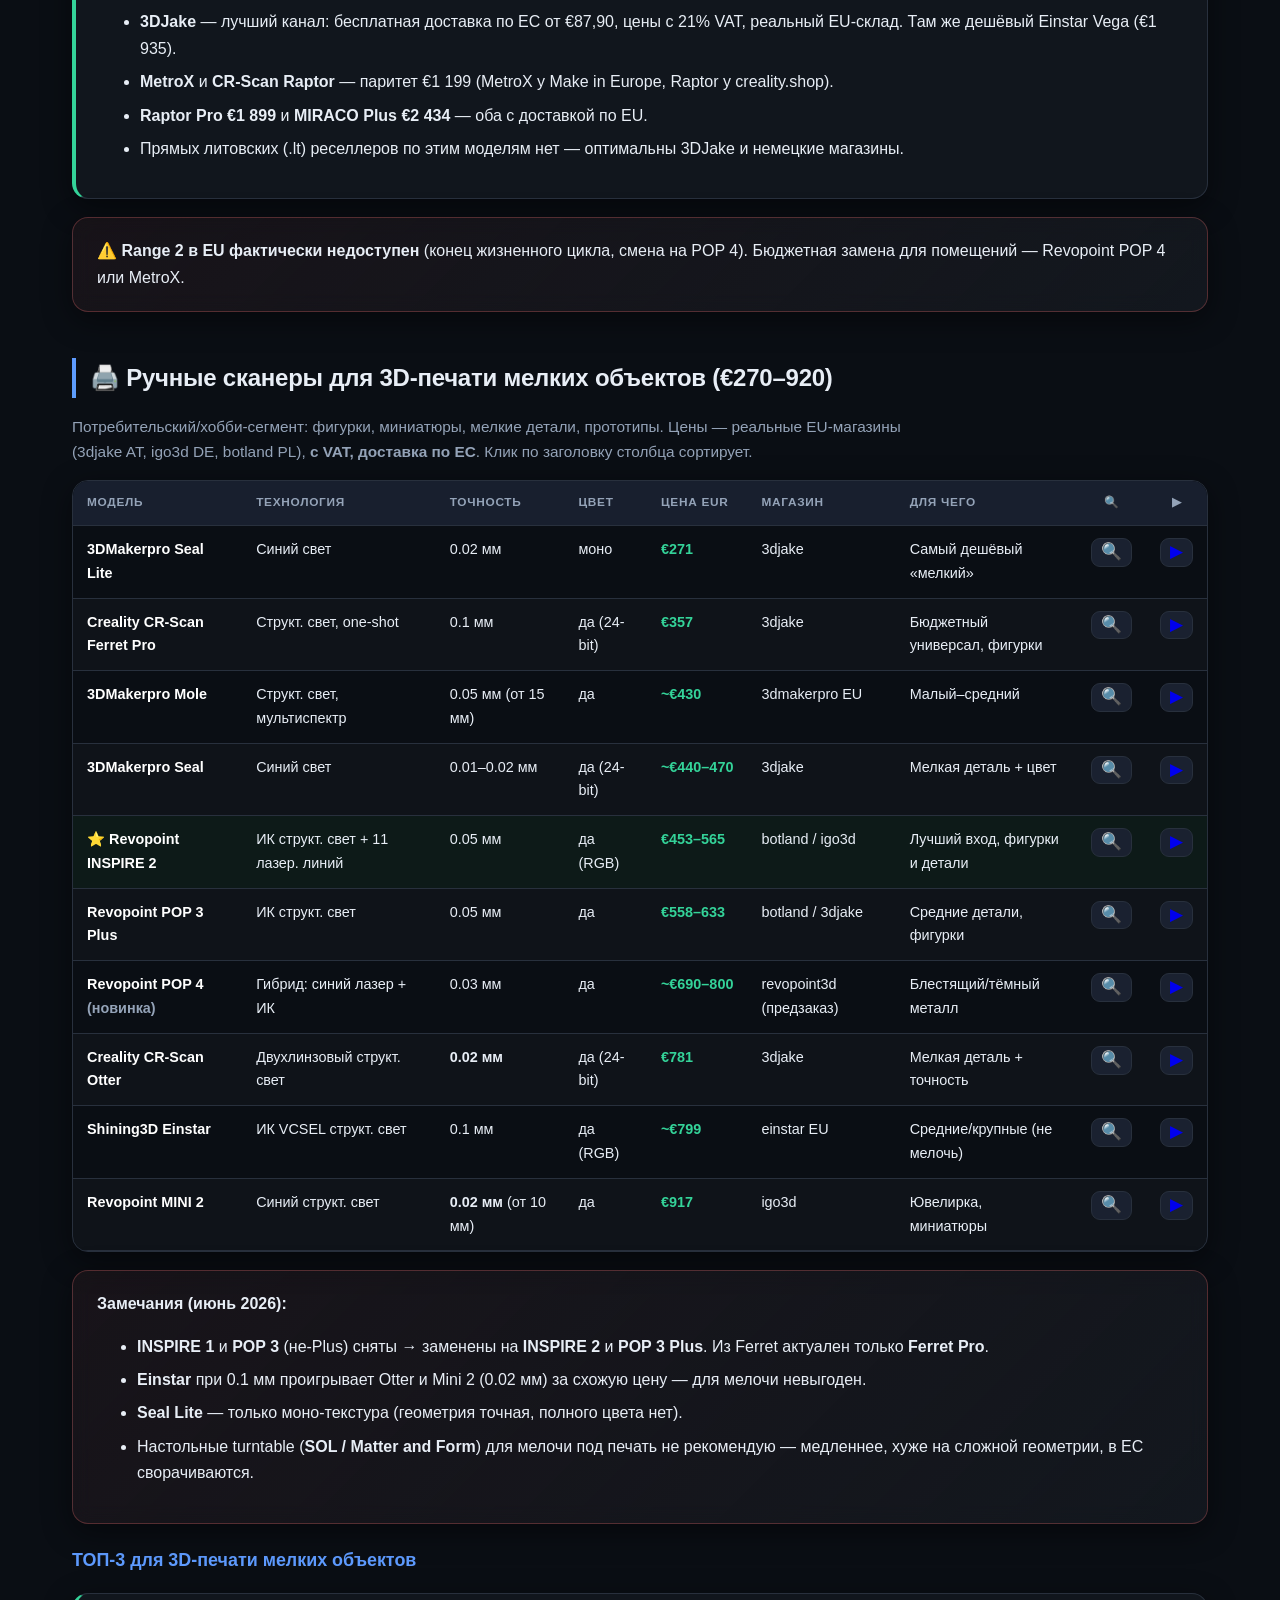
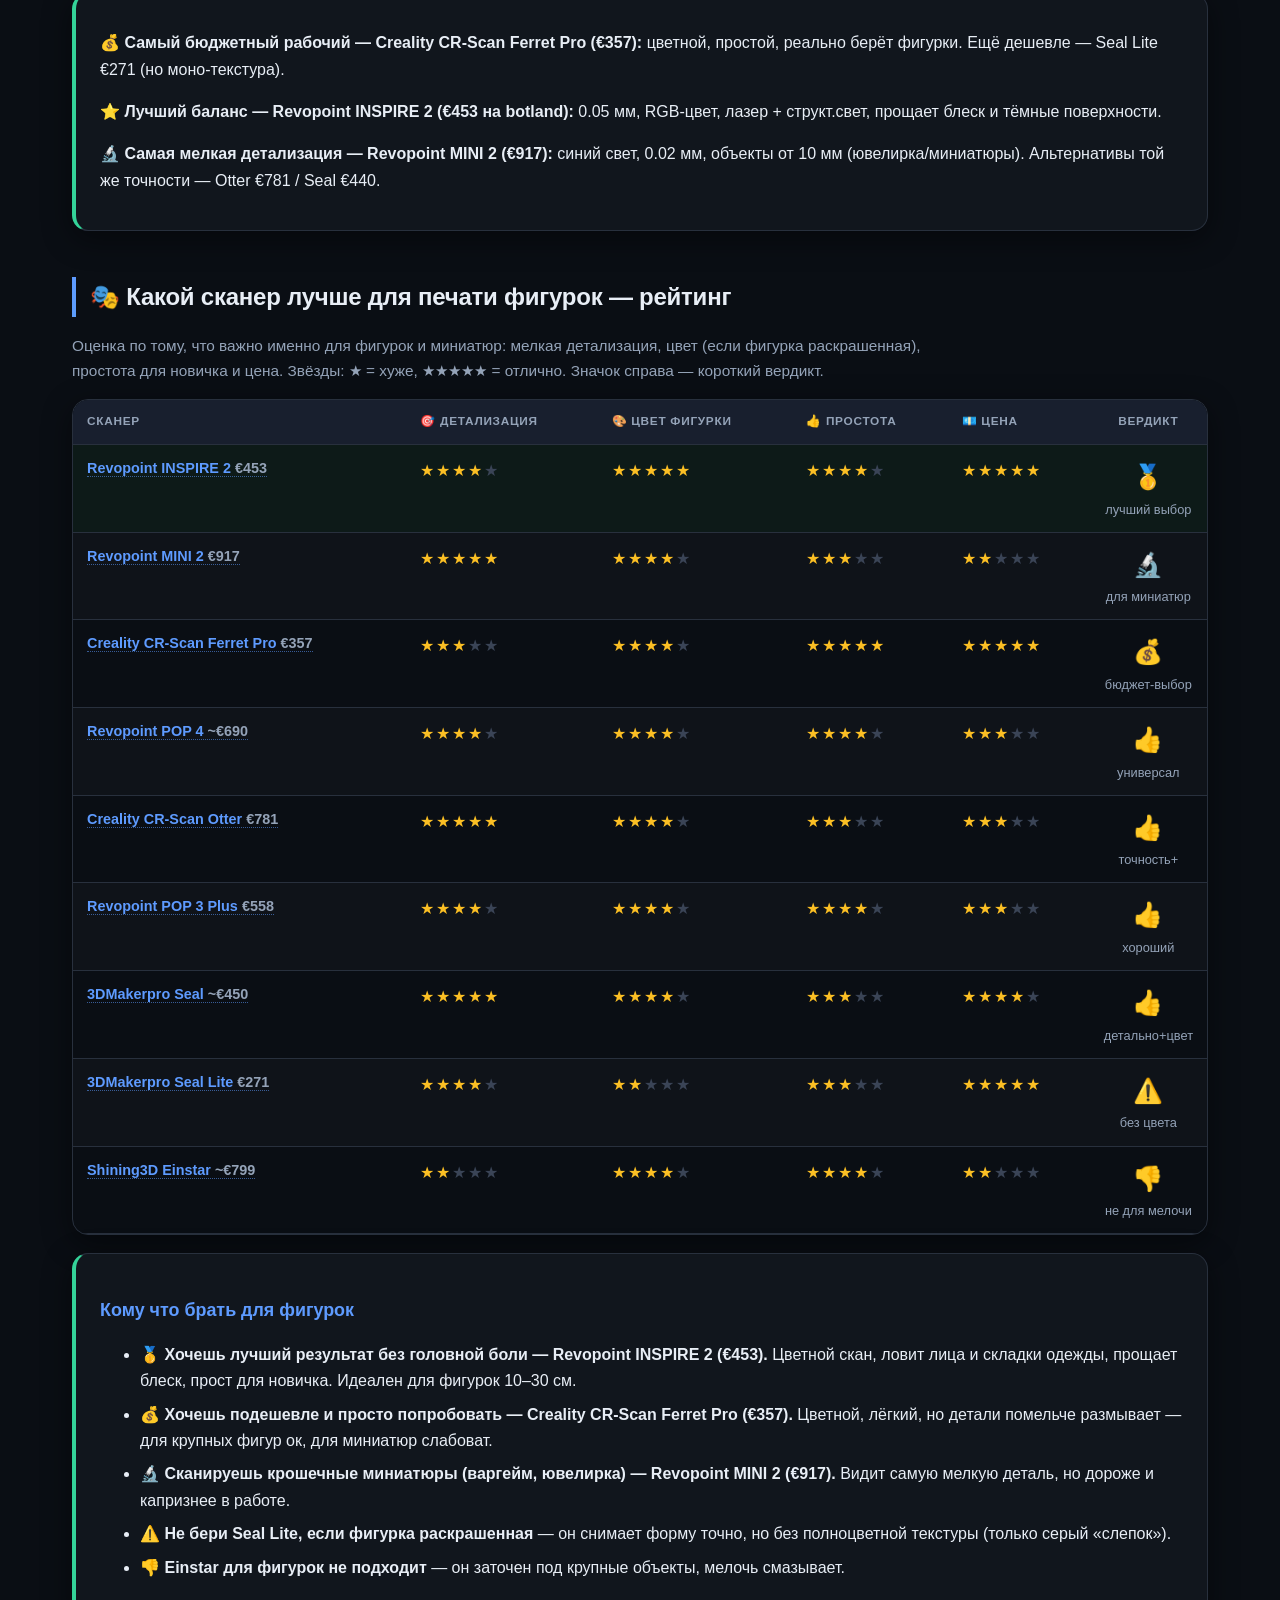
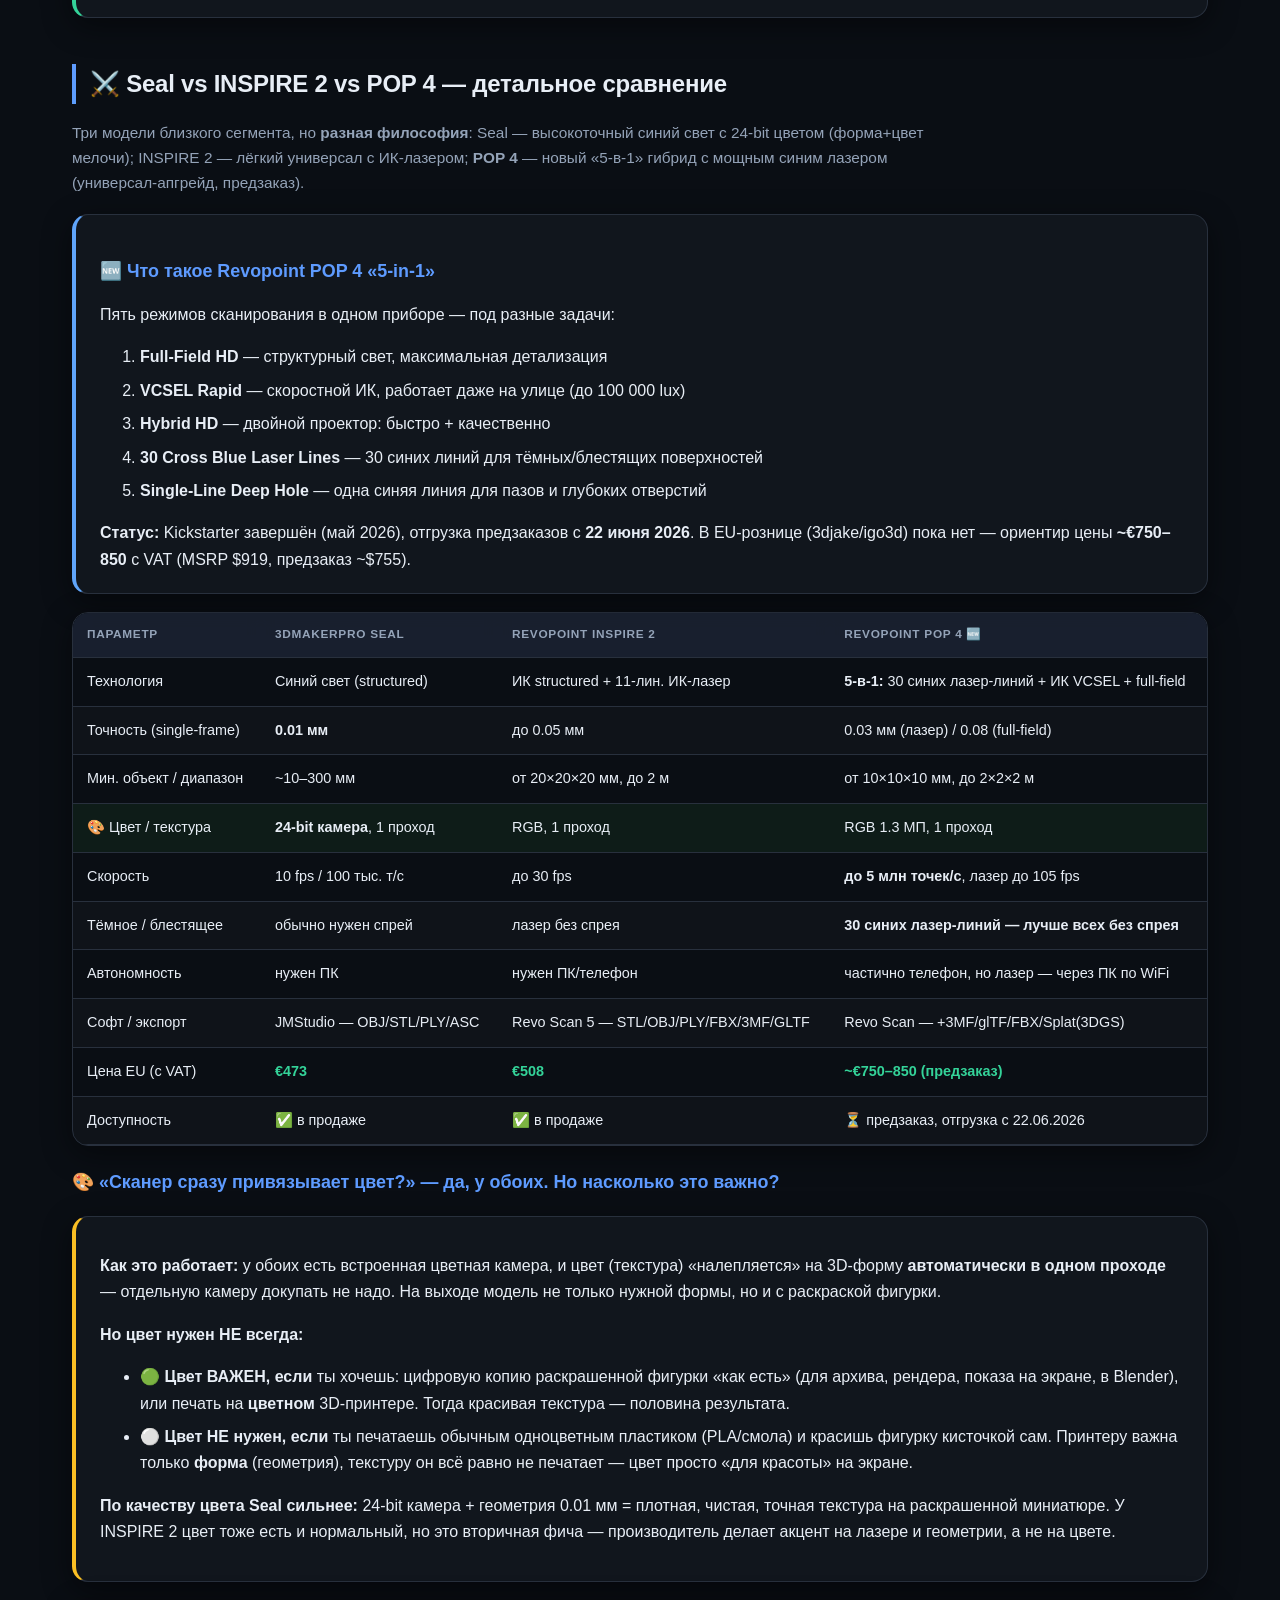
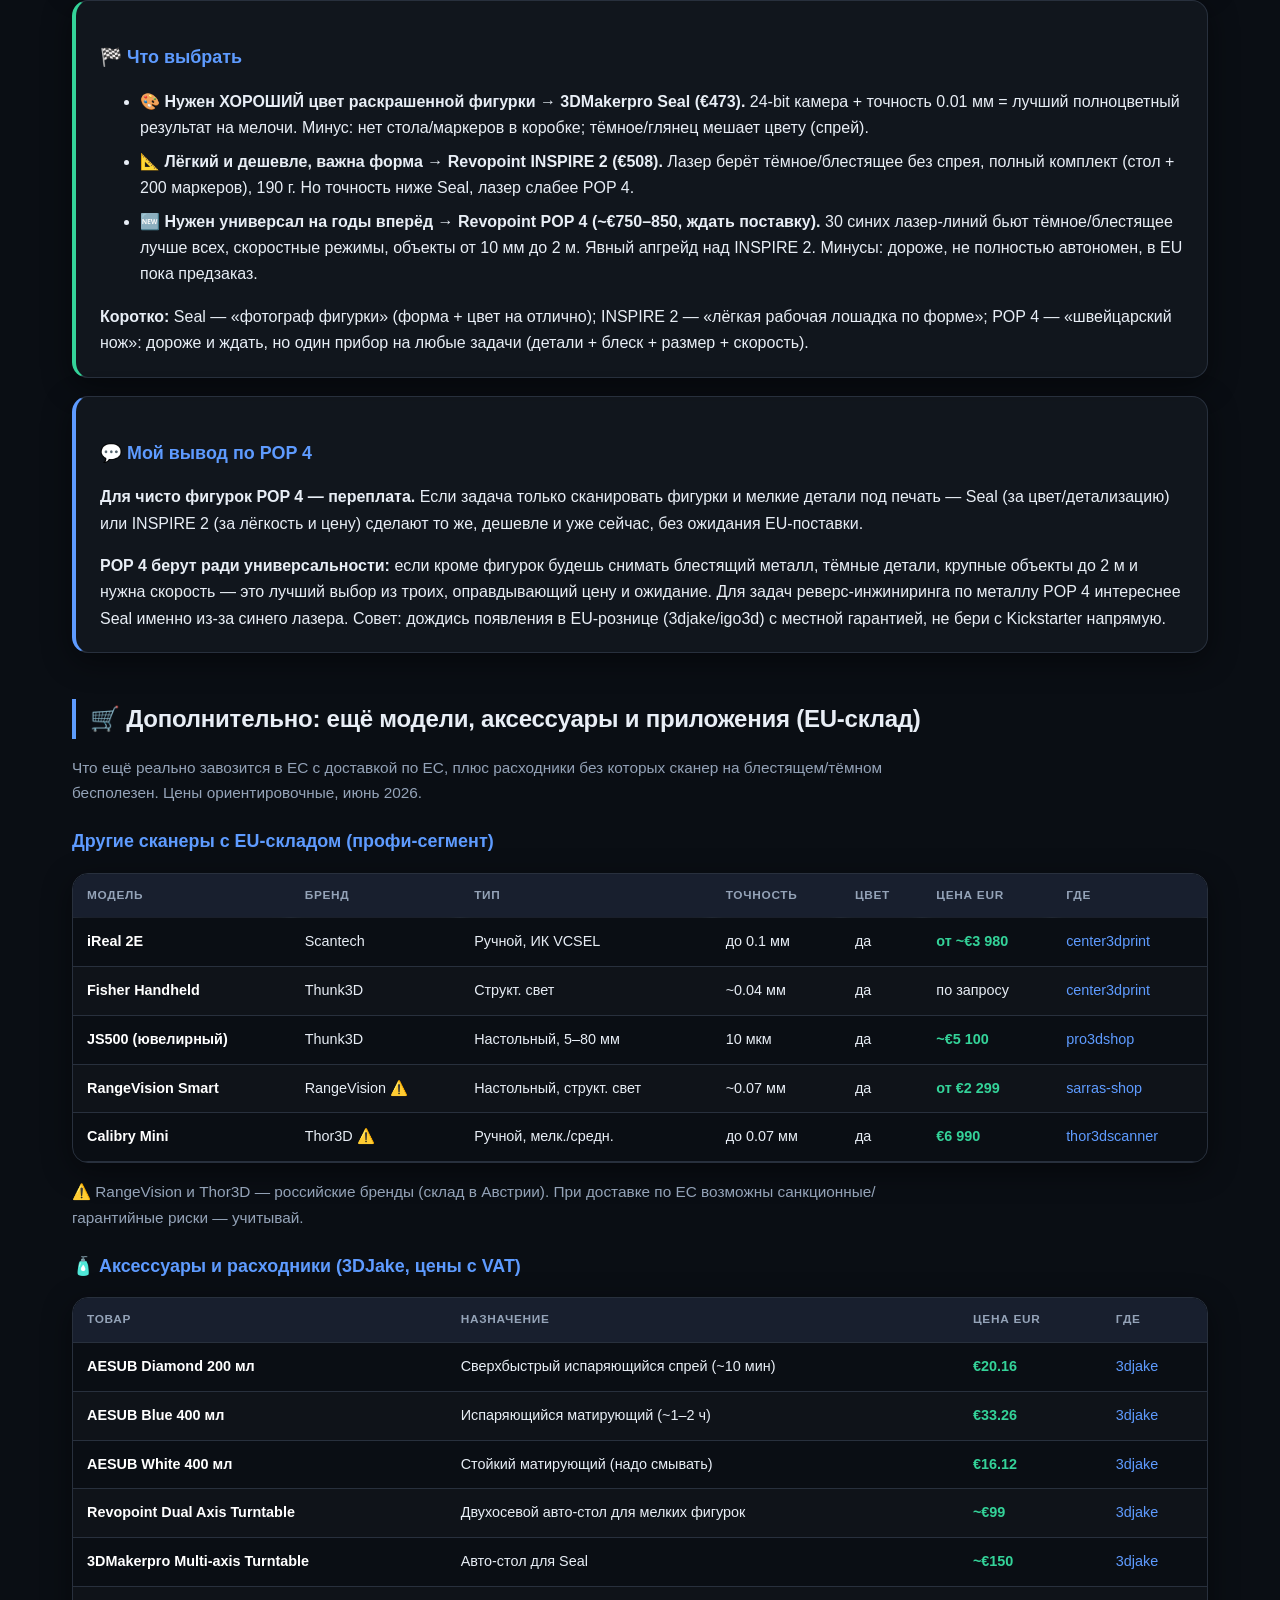
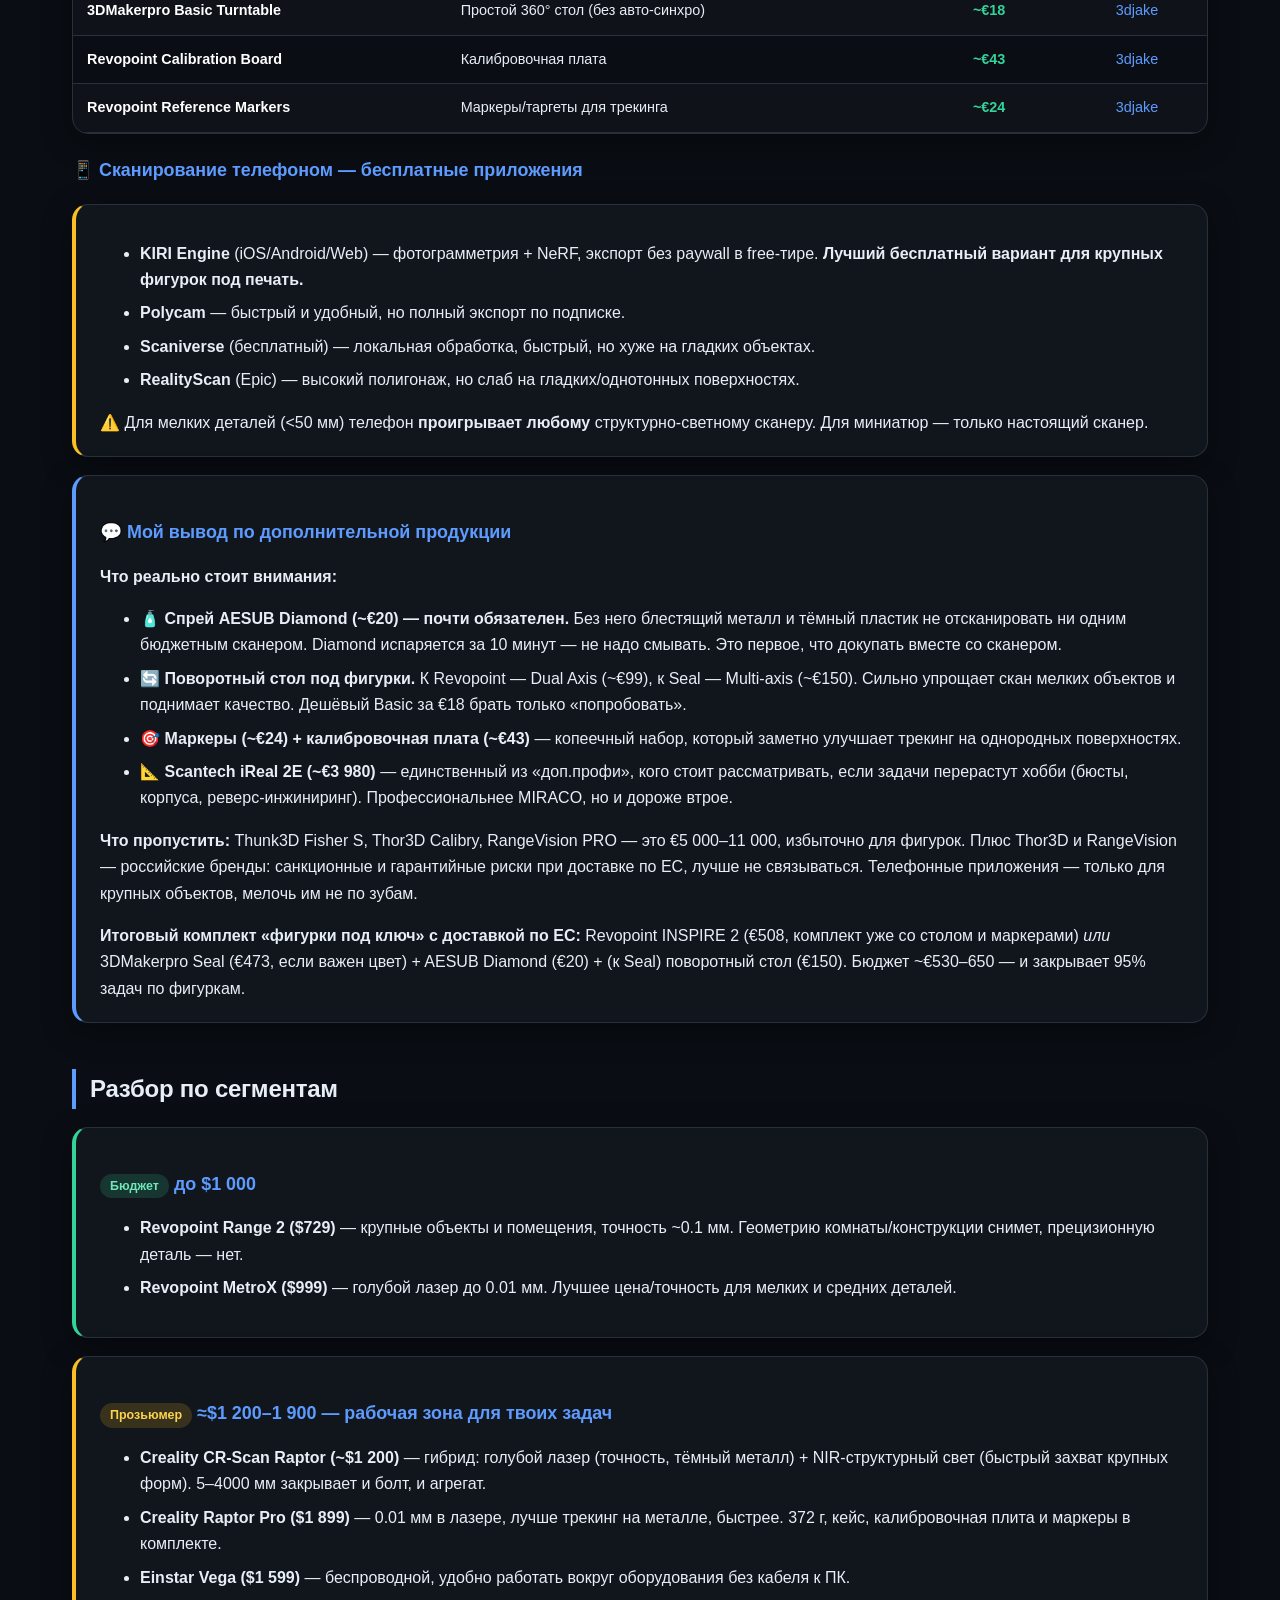
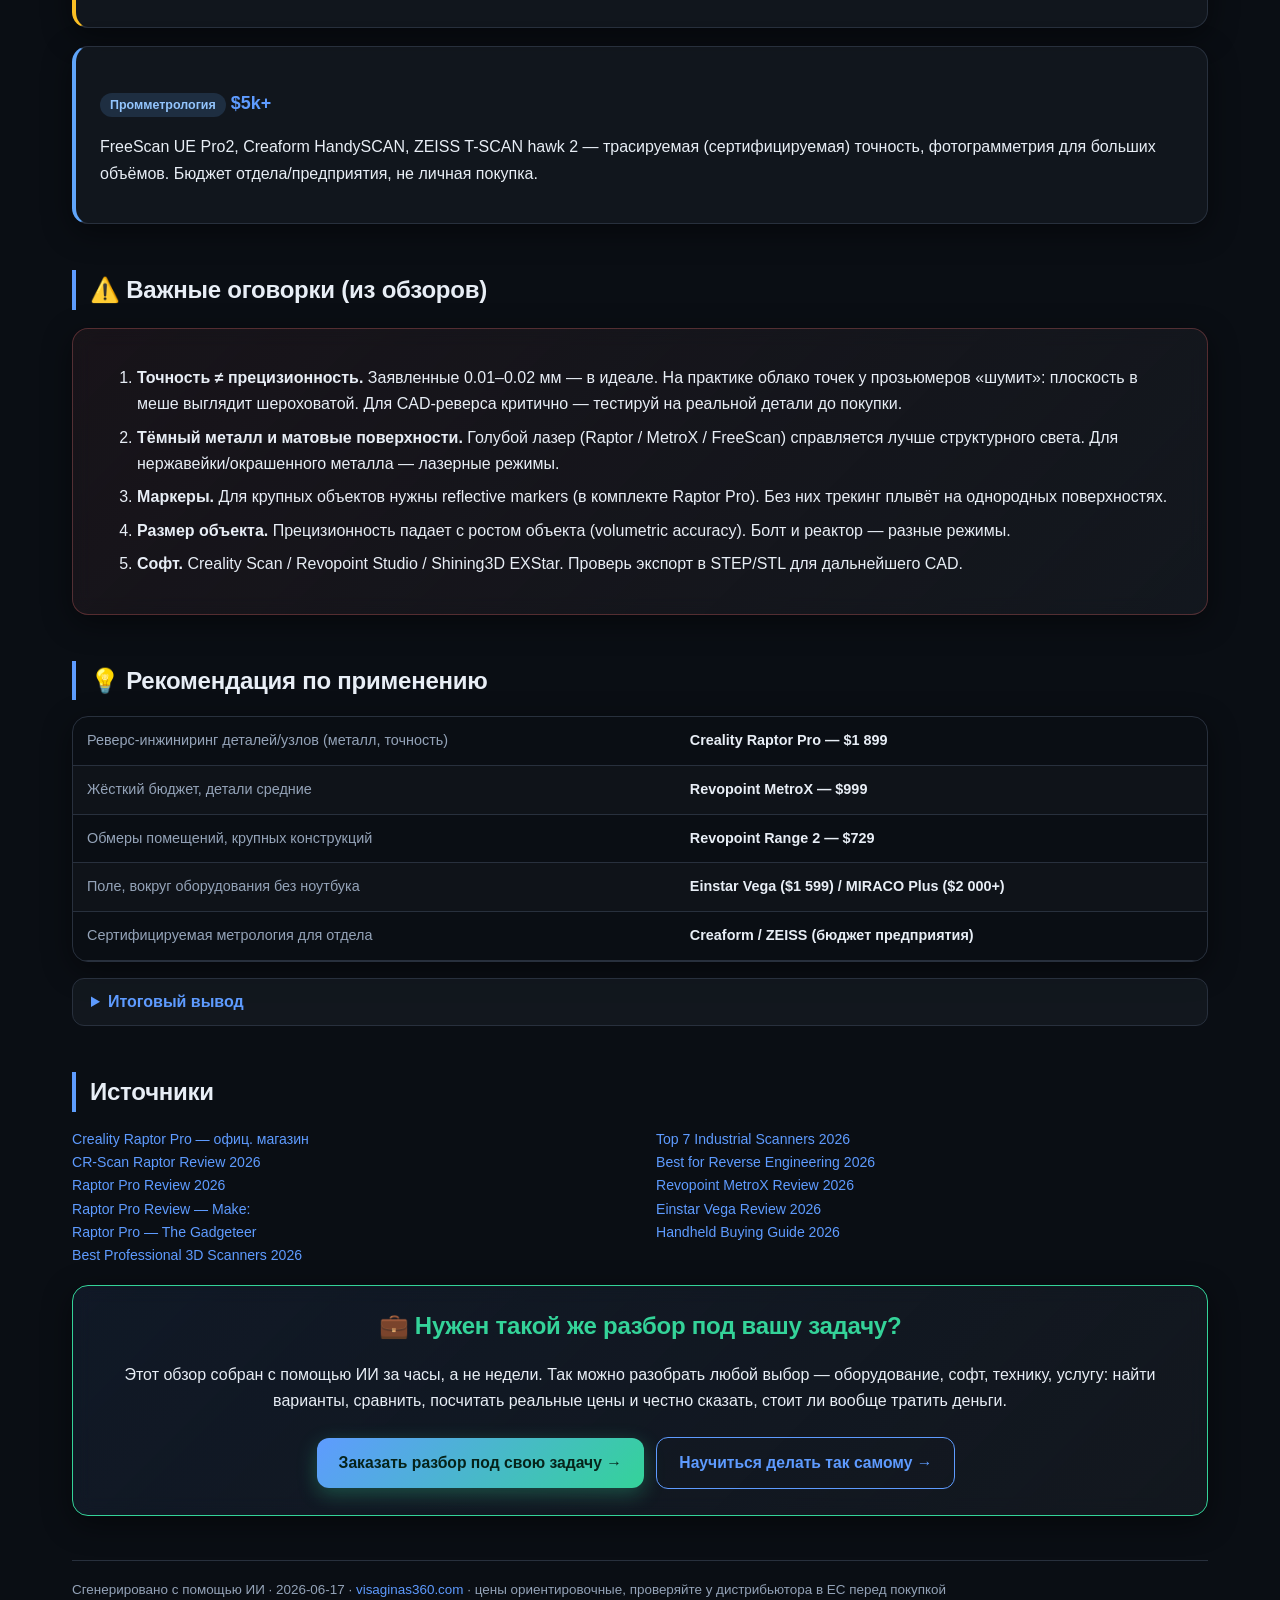
==== commit 80aafd9c: "Mobile: force-disable sticky + cache-bust assets (v5) Co-Authored-By: Claude Fable 5 <noreply@anthro" ====
--- a/public/index.html
+++ b/public/index.html
@@ -4,7 +4,7 @@
 <meta charset="UTF-8">
 <meta name="viewport" content="width=device-width, initial-scale=1.0">
 <title>3D-сканеры — цена / качество / производитель (2026)</title>
-<link rel="stylesheet" href="style.css">
+<link rel="stylesheet" href="style.css?v=5">
 <meta name="description" content="AI-разбор 3D-сканеров 2026: цена, качество, для 3D-печати и реверс-инжиниринга. Сравнение моделей, EU-цены, рекомендации. Пример AI-подбора под задачу." />
 <link rel="canonical" href="https://scanner.visaginas360.com/" />
 <link rel="alternate" hreflang="ru" href="https://scanner.visaginas360.com/" />
@@ -526,8 +526,8 @@
   <h2 style="color:var(--accent2)">💼 Нужен такой же разбор под вашу задачу?</h2>
   <p>Этот обзор собран с помощью ИИ за часы, а не недели. Так можно разобрать любой выбор — оборудование, софт, технику, услугу: найти варианты, сравнить, посчитать реальные цены и честно сказать, стоит ли вообще тратить деньги.</p>
   <p style="margin-bottom:0">
-    <a class="buybtn" href="https://visaginas360.com" target="_blank" rel="noopener">Заказать разбор под свою задачу →</a>
-    <a class="buybtn alt" href="https://visaginas360.com" target="_blank" rel="noopener">Научиться делать так самому →</a>
+    <a class="buybtn js-lead-open" href="#lead">Заказать разбор под свою задачу →</a>
+    <a class="buybtn alt js-lead-open" href="#lead">Научиться делать так самому →</a>
   </p>
 </div>
 
@@ -605,5 +605,19 @@
 }
 makeSortable('t'); makeSortable('t2'); makeSortable('t3'); makeSortable('t4'); makeSortable('t6'); makeSortable('t7');
 </script>
+<div class="modal-bg" id="lead"><div class="modal-card">
+<button class="modal-close" aria-label="Закрыть">&times;</button>
+<h3>Заявка на AI-разбор</h3>
+<p class="sub">Опишите задачу — отвечу лично. Заявка приходит напрямую в Telegram.</p>
+<form class="lead-form">
+<input type="text" name="name" placeholder="Ваше имя" maxlength="120">
+<input type="text" name="contact" placeholder="Контакт: Telegram / email / телефон" maxlength="160" required>
+<textarea name="message" rows="4" placeholder="Что нужно разобрать или выбрать?" maxlength="1200"></textarea>
+<input type="text" name="website" class="hp" tabindex="-1" autocomplete="off" aria-hidden="true">
+<button type="submit" class="buybtn">Отправить заявку →</button>
+<div class="form-status"></div>
+</form>
+</div></div>
+<script src="form.js?v=5"></script>
 </body>
 </html>
--- a/public/style.css
+++ b/public/style.css
@@ -195,12 +195,44 @@
 .principles .p b{color:var(--accent);display:block;margin-bottom:4px;font-size:.96rem}
 .principles .p span{font-size:.87rem;color:var(--muted);display:block}
 
+/* ---- lead modal / form ---- */
+.modal-bg{position:fixed;inset:0;background:rgba(5,8,12,.72);backdrop-filter:blur(5px);
+  display:none;align-items:center;justify-content:center;z-index:200;padding:18px}
+.modal-bg.show{display:flex;animation:fadeUp .25s ease}
+.modal-card{background:var(--bg2);border:1px solid var(--border);border-radius:var(--radius);
+  padding:26px 26px 22px;max-width:450px;width:100%;position:relative;box-shadow:0 20px 60px rgba(0,0,0,.6)}
+.modal-card h3{margin:0 0 6px;font-size:1.25rem;color:var(--accent2)}
+.modal-card .sub{margin:0}
+.modal-close{position:absolute;top:10px;right:15px;background:none;border:0;color:var(--muted);
+  font-size:1.7rem;cursor:pointer;line-height:1}
+.modal-close:hover{color:var(--txt)}
+.lead-form{display:flex;flex-direction:column;gap:11px;margin-top:16px}
+.lead-form input,.lead-form textarea{background:var(--panel2);border:1px solid var(--border);
+  border-radius:10px;padding:12px 14px;color:var(--txt);font:inherit;font-size:.95rem;width:100%}
+.lead-form input:focus,.lead-form textarea:focus{outline:none;border-color:var(--accent);
+  box-shadow:0 0 0 3px rgba(94,155,255,.18)}
+.lead-form textarea{resize:vertical}
+.lead-form .hp{position:absolute;left:-9999px;width:1px;height:1px;opacity:0}
+.lead-form button[type=submit]{border:0;cursor:pointer;margin:4px 0 0;width:100%}
+.form-status{font-size:.9rem;color:var(--muted);min-height:18px;text-align:center}
+
 /* ---- mobile ---- */
 @media(max-width:680px){
   h1{font-size:1.7rem}
   header{padding:64px 18px 34px}
   .langbar{top:14px;right:14px}
   .srcs{columns:1}
-  nav.toc{border-radius:12px}
   th,td{padding:10px 11px}
-}
+  /* на мобиле ничего не залипает — иначе панели висят и мешают */
+  nav.toc{position:static !important;top:auto !important}
+  th{position:static !important;top:auto !important}
+  /* сворачиваемое оглавление в кнопку-меню */
+  nav.toc{border-radius:12px;padding:0}
+  nav.toc strong{display:flex;align-items:center;justify-content:space-between;
+    margin:0;padding:13px 16px;cursor:pointer;color:var(--txt);font-size:.9rem}
+  nav.toc strong::after{content:"☰";font-size:1.2rem;color:var(--accent2)}
+  nav.toc.open strong::after{content:"✕"}
+  nav.toc a{display:none}
+  nav.toc.open{padding-bottom:10px}
+  nav.toc.open a{display:block;margin:2px 10px}
+}
